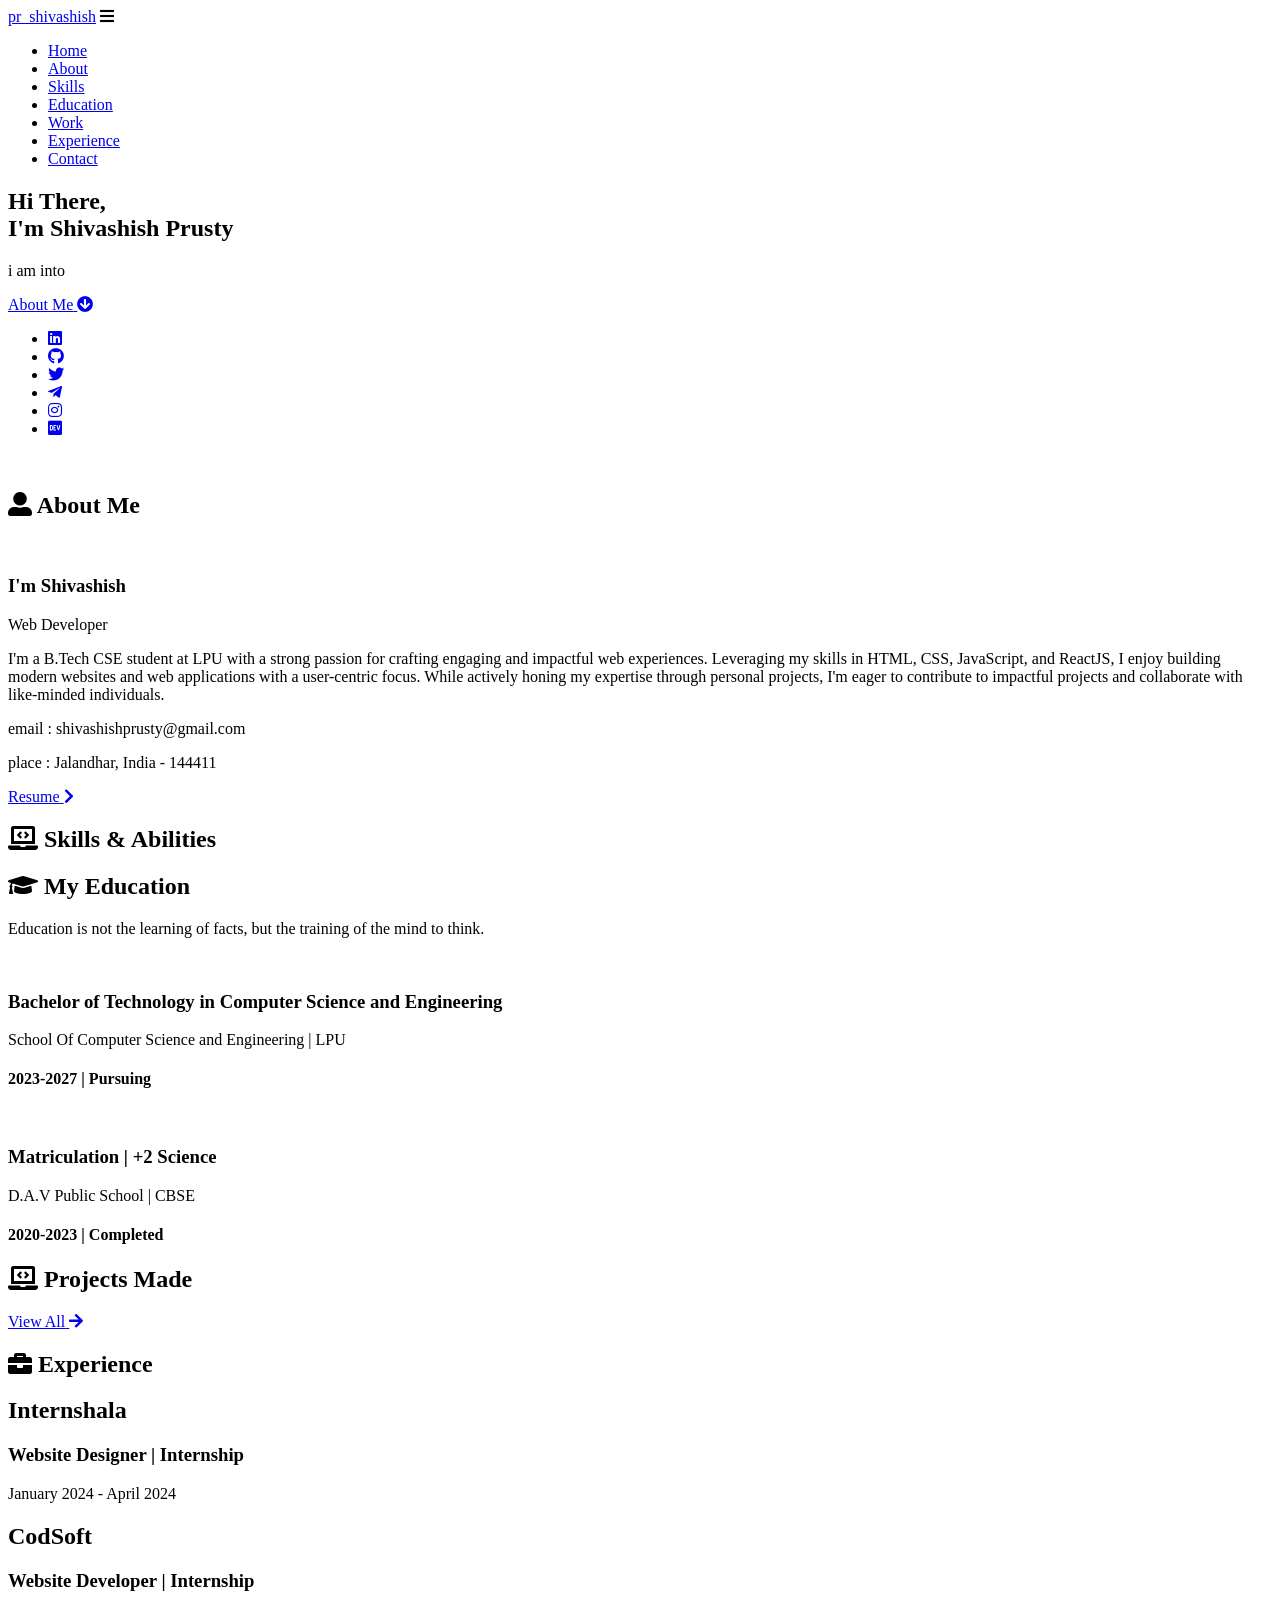
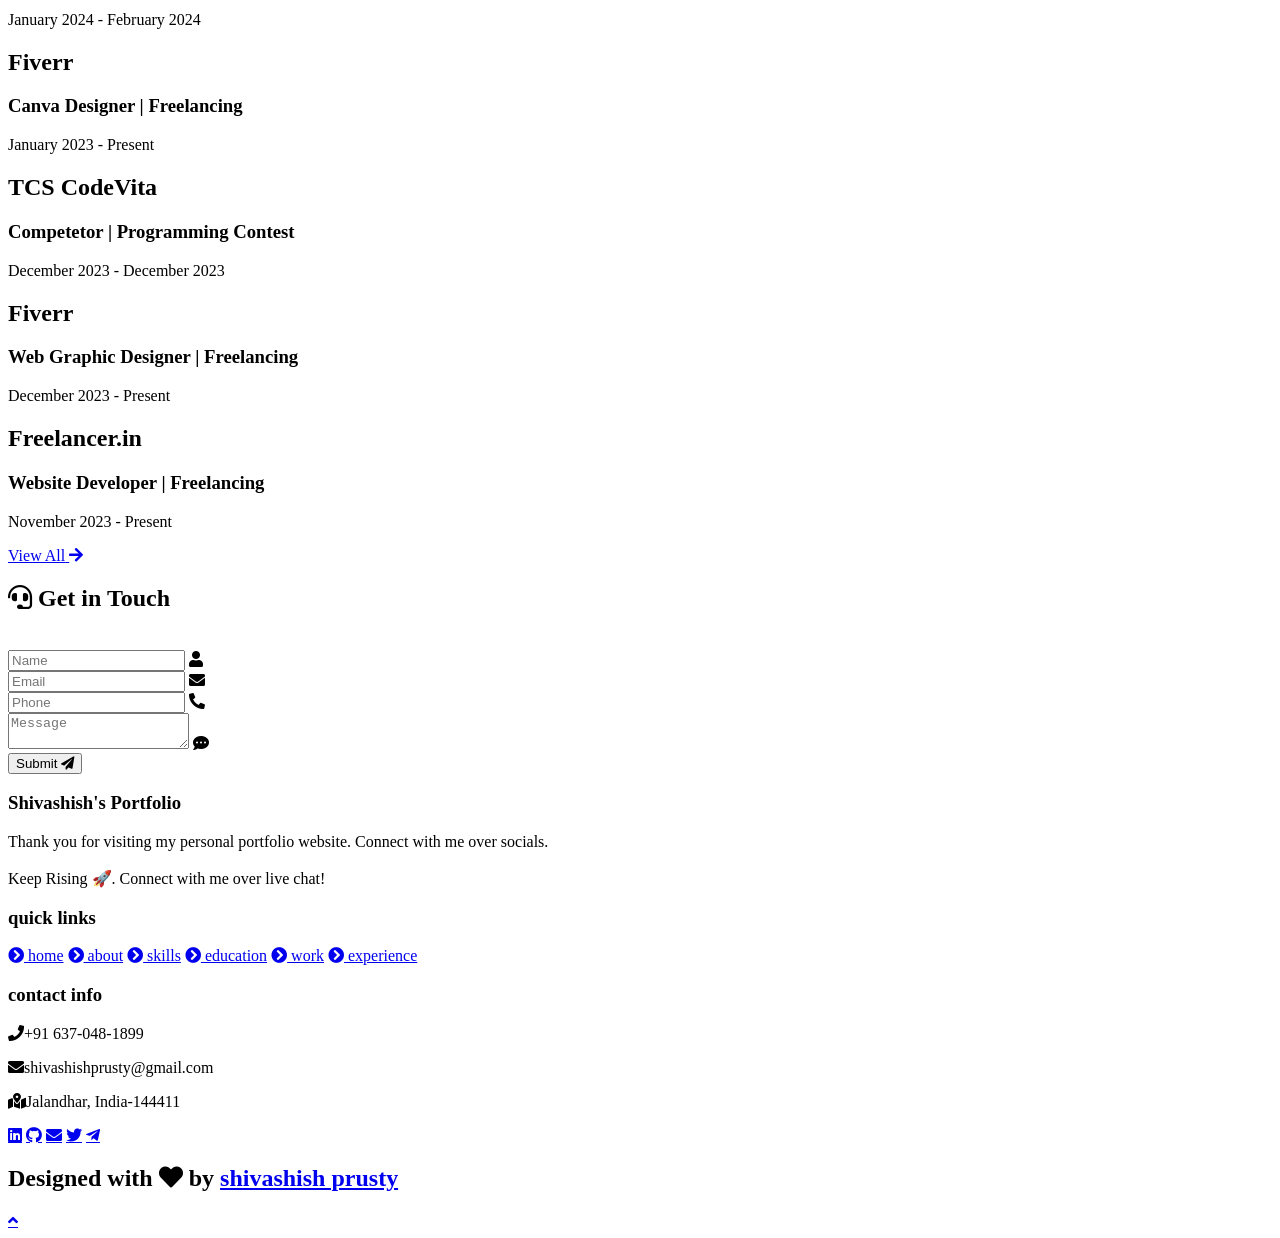
==== index.html @ 494efb55 "feat: update HTML and JSON with new AI projects" ====
<!DOCTYPE html>
<html lang="en">
<head>
    <meta charset="UTF-8">
    <meta http-equiv="X-UA-Compatible" content="IE=edge">
    <meta name="viewport" content="width=device-width, initial-scale=1.0">
    <meta name="keywords" content="shivashish prusty, portfolio, shivashish, full stack dev, personal portfolio lifecodes, portfolio design, portfolio website, personal portfolio" />
    <meta name="description" content="Welcome to shivashish's Portfolio. Full-Stack Web Developer and Android App Developer" />
    <!-- Custom CSS -->
    <link rel="stylesheet" href="./assets/css/style.css">
    <!-- Font Awesome -->
    <link rel="stylesheet" href="https://cdnjs.cloudflare.com/ajax/libs/font-awesome/5.15.3/css/all.min.css" integrity="sha512-iBBXm8fW90+nuLcSKlbmrPcLa0OT92xO1BIsZ+ywDWZCvqsWgccV3gFoRBv0z+8dLJgyAHIhR35VZc2oM/gI1w==" crossorigin="anonymous" referrerpolicy="no-referrer" />
    <!-- Favicon -->
    <link id='favicon' rel="shortcut icon" href="./assets/images/favicon.png" type="image/x-png">
    <title>Portfolio |  Shivashish Prusty</title>
</head>
<body oncontextmenu="return false">

<!-- pre loader -->
<!-- <div class="loader-container">
  <img draggable="false" src="./assets/images/preloader.gif" alt="">
</div> -->

<!-- navbar starts -->
<header>
        <a href="/" class="logo"><i class=""></i>pr_shivashish</a>

        <div id="menu" class="fas fa-bars"></div>
        <nav class="navbar">
            <ul>
            <li><a class="active" href="#home">Home</a></li>
            <li><a href="#about">About</a></li>
            <li><a href="#skills">Skills</a></li>
            <li><a href="#education">Education</a></li>
            <li><a href="#work">Work</a></li>
            <li><a href="#experience">Experience</a></li>
            <li><a href="#contact">Contact</a></li>
            </ul>
        </nav>
</header>
<!-- navbar ends -->


<!-- hero section starts -->
<section class="home" id="home">
    <div id="particles-js"></div>

    <div class="content">
    <h2>Hi There,<br/> I'm Shivashish <span>Prusty</span></h2>
    <p>i am into <span class="typing-text"></span></p>
    <a href="#about" class="btn"><span>About Me</span>
      <i class="fas fa-arrow-circle-down"></i>
    </a>
    <div class="socials">
        <ul class="social-icons">
          <li><a class="linkedin" aria-label="LinkedIn" href="https://www.linkedin.com/in/shivashish-prusty-9a134429a/" target="_blank"><i class="fab fa-linkedin"></i></a></li> 
          <li><a class="github" aria-label="GitHub" href="https://github.com/PrShivashish" target="_blank"><i class="fab fa-github"></i></a></li>
          <li><a class="twitter" aria-label="Twitter" href="https://twitter.com/Shivash83784685" target="_blank"><i class="fab fa-twitter"></i></a></li>
          <li><a class="telegram" aria-label="Telegram" href="https://t.me/pr_shivashish" target="_blank"><i class="fab fa-telegram-plane"></i></a></li>
          <li><a class="instagram" aria-label="Instagram" href="https://www.instagram.com/pr_shivashish?igsh=dzk5cTVoMHN5bHEx"><i class="fab fa-instagram" target="_blank"></i></a></li>
          <li><a class="dev" aria-label="Dev" href="#" target="_blank"><i class="fab fa-dev"></i></a></li>
        </ul>
      </div>
    </div>
<div class="image">
    <img draggable="false" class="tilt" src="./assets/images/hero.png" alt="">
</div>
</section>
<!-- hero section ends -->


<!-- about section starts -->
<section class="about" id="about">
    <h2 class="heading"><i class="fas fa-user-alt"></i> About <span>Me</span></h2>
    
    <div class="row">

    <div class="image">
        <img draggable="false" class="tilt" src="./assets/images/profile2.jpg" alt="">
    </div>
    <div class="content">
        <h3>I'm Shivashish</h3>
        <span class="tag">Web Developer</span>
        
        <p> I'm a B.Tech CSE student at LPU with a strong passion for 
          crafting engaging and impactful web experiences. Leveraging 
          my skills in HTML, CSS, JavaScript, and ReactJS, I enjoy 
          building modern websites and web applications with a user-centric 
          focus. While actively honing my expertise through personal projects, 
          I'm eager to contribute to impactful projects and collaborate with 
          like-minded individuals. </p>
        
        <div class="box-container">
            <!-- <div class="box">
              <p><span> age: </span> 20</p>
              <p><span> phone : </span> +91 XXX-XXX-XXXX</p>
            </div> -->
            <div class="box">
              <p><span> email : </span> shivashishprusty@gmail.com</p>
              <p><span> place : </span> Jalandhar, India - 144411</p>
            </div>
        </div>
        
        <div class="resumebtn">
            <a href="https://drive.google.com/file/d/10FWNQg1chnI8r64zww_TVf_QE54YhibG/view" target="_blank" class="btn"><span>Resume</span>
                <i class="fas fa-chevron-right"></i>
            </a>
        </div>

    </div>
    </div>
</section>
<!-- about section ends -->

<!-- skills section starts -->
<section class="skills" id="skills">

    <h2 class="heading"><i class="fas fa-laptop-code"></i> Skills & <span>Abilities</span></h2>

    <div class="container">
          <div class="row" id="skillsContainer">

            <!-- <div class="bar">
              <div class="info">
                <img src="https://img.icons8.com/color/48/000000/adobe-xd.png"/>
                <span>AdobeXD</span>
              </div>
            </div> -->

      </div>
</div>
</section>
<!-- skills section ends -->


<!-- education section starts -->
<section class="education" id="education">

  <h1 class="heading"><i class="fas fa-graduation-cap"></i> My <span>Education</span></h1>

    <p class="qoute">Education is not the learning of facts, but the training of the mind to think.</p>

    <div class="box-container">

    <div class="box">
        <div class="image">
        <img draggable="false" src="./assets/images/educat/college.jpg" alt="">
        </div>
        <div class="content">
        <h3>Bachelor of Technology in Computer Science and Engineering</h3>
        <p>School Of Computer Science and Engineering | LPU</p>
        <h4>2023-2027 | Pursuing</h4>
        </div>
    </div>

    <div class="box">
      <div class="image">
      <img draggable="false" src="./assets/images/educat/school.jpg" alt="">
      </div>
      <div class="content">
      <h3>Matriculation | +2 Science</h3>
      <p>D.A.V Public School | CBSE</p>
      <h4>2020-2023 | Completed</h4>
      </div>
    </div>

</div>
</section>
<!-- education section ends -->


<!-- work project section starts -->
<section class="work" id="work">

  <h2 class="heading"><i class="fas fa-laptop-code"></i> Projects <span>Made</span></h2>

  <div class="box-container">

    <!-- <div class="box tilt">
      <img draggable="false" src="./assets/images/projects/portfolio1.PNG" alt="" />
      <div class="content">
        <div class="tag">
        <h3>Portfolio Website</h3>
        </div>
        <div class="desc">
          <p>Personal portfolio website. Don't need much info about it, just scroll down. You're here only!</p>
          <div class="btns">
            <a href="#" class="btn" target="_blank"><i class="fas fa-eye"></i> View</a>
            <a href="#" class="btn" target="_blank">Code <i class="fas fa-code"></i></a>
          </div>
        </div>
      </div>
    </div> -->

</div>

<div class="viewall">
  <a href="/projects" class="btn"><span>View All</span>
    <i class="fas fa-arrow-right"></i>
</a>
</div>

</section>
<!-- work project section ends -->

<!-- experience section starts -->
<section class="experience" id="experience">

  <h2 class="heading"><i class="fas fa-briefcase"></i> Experience </h2>

  <div class="timeline">

    <div class="container right">
      <div class="content">
        <div class="tag">
          <h2>Internshala</h2>
        </div>
        <div class="desc">
            <h3>Website Designer | Internship</h3>
            <p>January 2024 - April 2024</p>
        </div>
      </div>
    </div>

    <div class="container left">
      <div class="content">
        <div class="tag">
          <h2>CodSoft</h2>
        </div>
        <div class="desc">
            <h3>Website Developer | Internship</h3>
            <p>January 2024 - February 2024</p>
        </div>
      </div>
    </div>

    <div class="container right">
      <div class="content">
        <div class="tag">
          <h2>Fiverr</h2>
        </div>
        <div class="desc">
            <h3>Canva Designer | Freelancing</h3>
            <p>January 2023 - Present</p>
        </div>
      </div>
    </div>

    <div class="container left">
      <div class="content">
        <div class="tag">
          <h2>TCS CodeVita</h2>
        </div>
        <div class="desc">
            <h3>Competetor | Programming Contest</h3>
            <p>December 2023 - December 2023</p>
        </div>
      </div>
    </div>

    <div class="container right">
      <div class="content">
        <div class="tag">
          <h2>Fiverr</h2>
        </div>
        <div class="desc">
            <h3>Web Graphic Designer | Freelancing</h3>
            <p>December 2023 - Present</p>
        </div>
      </div>
    </div>

    <div class="container left">
      <div class="content">
        <div class="tag">
          <h2>Freelancer.in</h2>
        </div>
        <div class="desc">
            <h3>Website Developer | Freelancing</h3>
            <p>November 2023 - Present</p>
        </div>
      </div>
    </div>
  </div>

  <div class="morebtn">
    <a href="/experience" class="btn"><span>View All</span>
      <i class="fas fa-arrow-right"></i>
  </a>
  </div>

</div>

</section>
<!-- experience section ends -->

<!-- contact section starts -->
<section class="contact" id="contact">
  
  <h2 class="heading"><i class="fas fa-headset"></i> Get in <span>Touch</span></h2>

  <div class="container">
    <div class="content">
      <div class="image-box">
        <img draggable="false" src="./assets/images/contact1.png" alt="">
      </div>
    <form id="contact-form">
      
      <div class="form-group">
        <div class="field">
          <input type="text" name="name" placeholder="Name" required>
          <i class='fas fa-user'></i>
        </div>
        <div class="field">
          <input type="text" name="email" placeholder="Email" required>
          <i class='fas fa-envelope'></i>
        </div>
        <div class="field">
          <input type="text" name="phone" placeholder="Phone">
          <i class='fas fa-phone-alt'></i>
        </div>
        <div class="message">
        <textarea placeholder="Message" name="message" required></textarea>
        <i class="fas fa-comment-dots"></i>
        </div>
        </div>
      <div class="button-area">
        <button type="submit">
          Submit <i class="fa fa-paper-plane"></i></button>
      </div>
    </form>
  </div>
  </div>
</section>
<!-- contact section ends -->


<!-- footer section starts -->
<section class="footer">

  <div class="box-container">

      <div class="box">
          <h3>Shivashish's Portfolio</h3>
          <p>Thank you for visiting my personal portfolio website. Connect with me over socials. <br/> <br/> Keep Rising 🚀. Connect with me over live chat!</p>
      </div>

      <div class="box">
          <h3>quick links</h3>
          <a href="#home"><i class="fas fa-chevron-circle-right"></i> home</a>
          <a href="#about"><i class="fas fa-chevron-circle-right"></i> about</a>
          <a href="#skills"><i class="fas fa-chevron-circle-right"></i> skills</a>
          <a href="#education"><i class="fas fa-chevron-circle-right"></i> education</a>
          <a href="#work"><i class="fas fa-chevron-circle-right"></i> work</a>
          <a href="#experience"><i class="fas fa-chevron-circle-right"></i> experience</a>
      </div>

      <div class="box">
          <h3>contact info</h3>
          <p> <i class="fas fa-phone"></i>+91 637-048-1899</p>
          <p> <i class="fas fa-envelope"></i>shivashishprusty@gmail.com</p>
          <p> <i class="fas fa-map-marked-alt"></i>Jalandhar, India-144411</p>
          <div class="share">

              <a href="https://www.linkedin.com/in/shivashish-prusty-9a134429a/" class="fab fa-linkedin" aria-label="LinkedIn" target="_blank"></a>
              <a href="https://github.com/PrShivashish" class="fab fa-github" aria-label="GitHub" target="_blank"></a>
              <a href="mailto:shivashishprusty@gmail.com" class="fas fa-envelope" aria-label="Mail" target="_blank"></a>
              <a href="https://twitter.com/Shivash83784685" class="fab fa-twitter" aria-label="Twitter" target="_blank"></a>
              <a href="https://t.me/pr_shivashish" class="fab fa-telegram-plane" aria-label="Telegram" target="_blank"></a>
          </div>
      </div>
  </div>

  <h1 class="credit">Designed with <i class="fa fa-heart pulse"></i> by <a href="https://www.linkedin.com/in/shivashish-prusty-9a134429a/"> shivashish prusty</a></h1>

</section>
<!-- footer section ends -->


<!-- scroll top btn -->
<a href="#home" aria-label="ScrollTop" class="fas fa-angle-up" id="scroll-top"></a>
<!-- scroll back to top -->


<!-- ==== ALL MAJOR JAVASCRIPT CDNS STARTS ==== -->
<!-- jquery cdn -->
<script src="https://cdnjs.cloudflare.com/ajax/libs/jquery/3.6.0/jquery.min.js" integrity="sha512-894YE6QWD5I59HgZOGReFYm4dnWc1Qt5NtvYSaNcOP+u1T9qYdvdihz0PPSiiqn/+/3e7Jo4EaG7TubfWGUrMQ==" crossorigin="anonymous" referrerpolicy="no-referrer"></script>

<!-- typed.js cdn -->
<script src="https://cdnjs.cloudflare.com/ajax/libs/typed.js/2.0.5/typed.min.js" integrity="sha512-1KbKusm/hAtkX5FScVR5G36wodIMnVd/aP04af06iyQTkD17szAMGNmxfNH+tEuFp3Og/P5G32L1qEC47CZbUQ==" crossorigin="anonymous" referrerpolicy="no-referrer"></script>

<!-- particle.js links -->
<script src="./assets/js/particles.min.js"></script>
<script src="./assets/js/app.js"></script>

<!-- vanilla tilt.js links -->
<script src="https://cdnjs.cloudflare.com/ajax/libs/vanilla-tilt/1.7.0/vanilla-tilt.min.js" integrity="sha512-SttpKhJqONuBVxbRcuH0wezjuX+BoFoli0yPsnrAADcHsQMW8rkR84ItFHGIkPvhnlRnE2FaifDOUw+EltbuHg==" crossorigin="anonymous" referrerpolicy="no-referrer"></script>

<!-- scroll reveal anim -->
<script src="https://unpkg.com/scrollreveal"></script>

<script
      type="text/javascript"
      src="https://cdn.jsdelivr.net/npm/emailjs-com@3/dist/email.min.js"
    ></script>

<!-- ==== ALL MAJOR JAVASCRIPT CDNS ENDS ==== -->

<script src="./assets/js/script.js"></script>

</body>
</html>
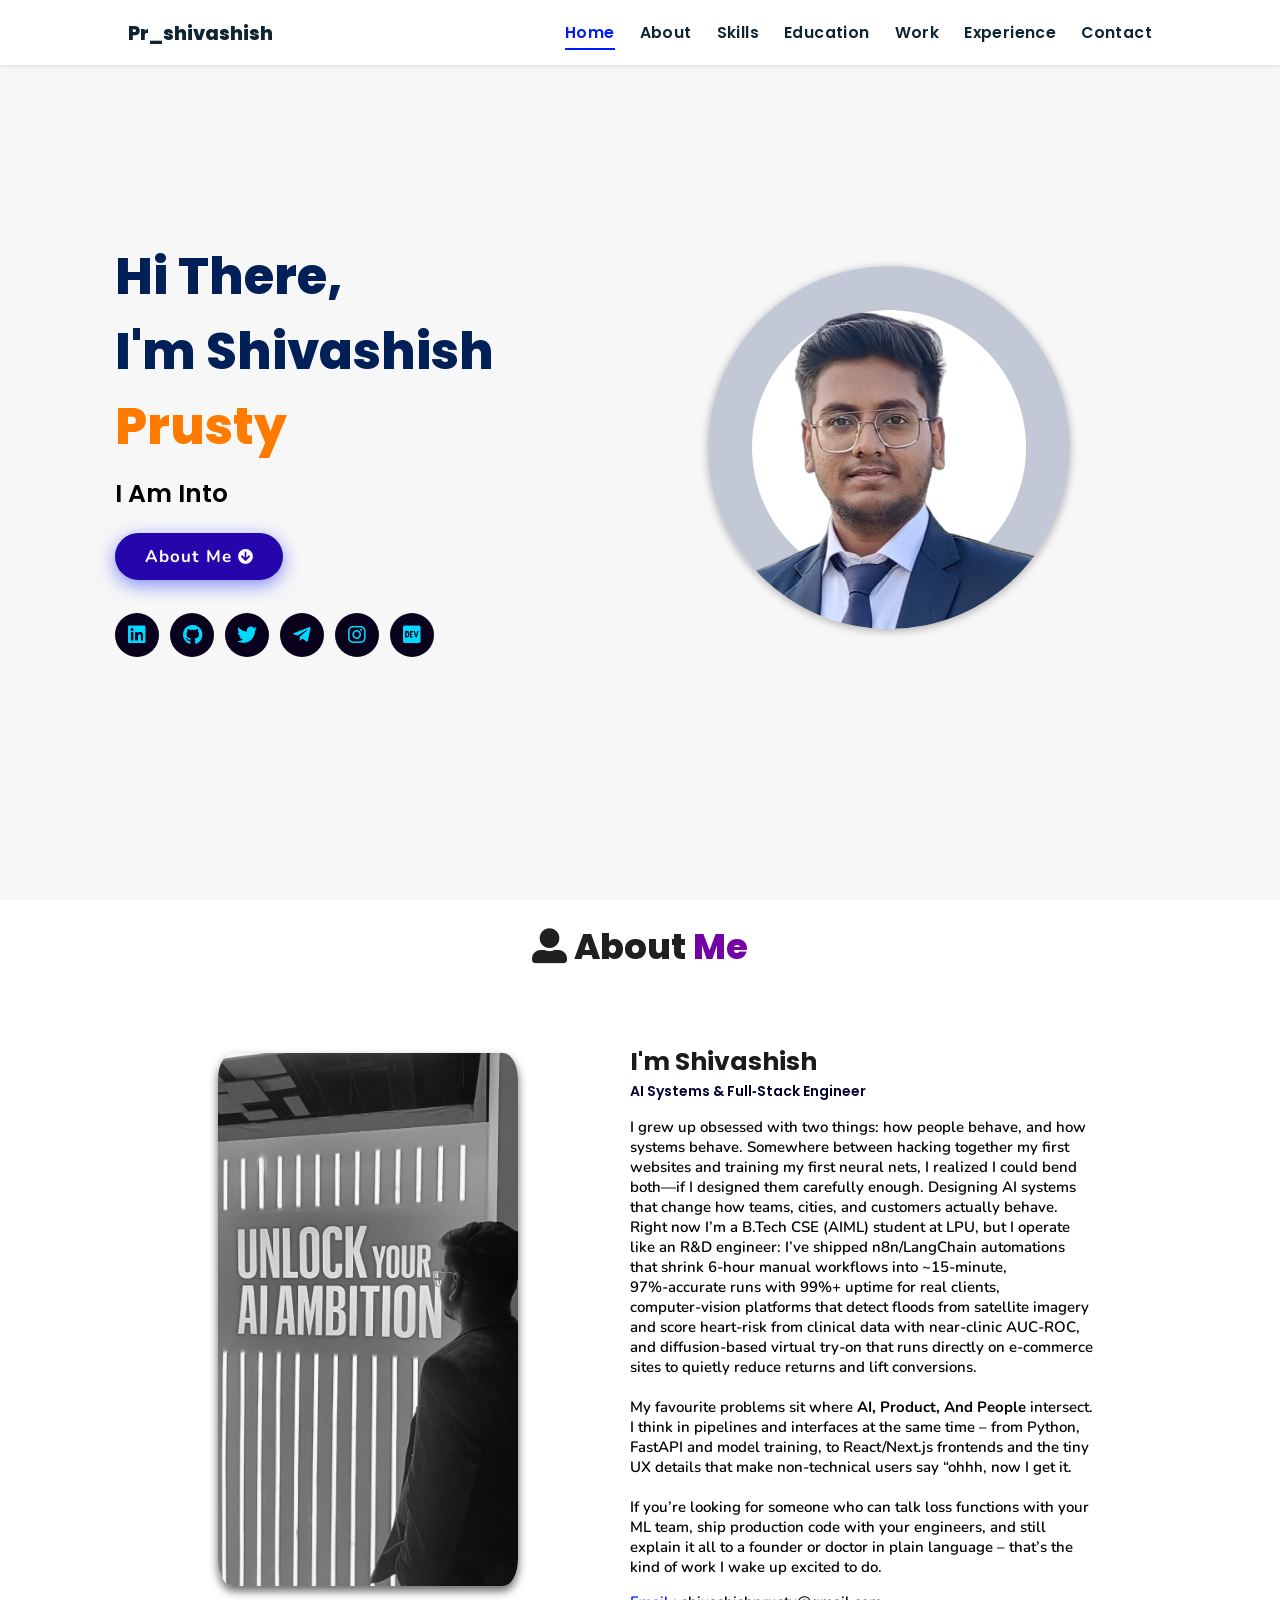
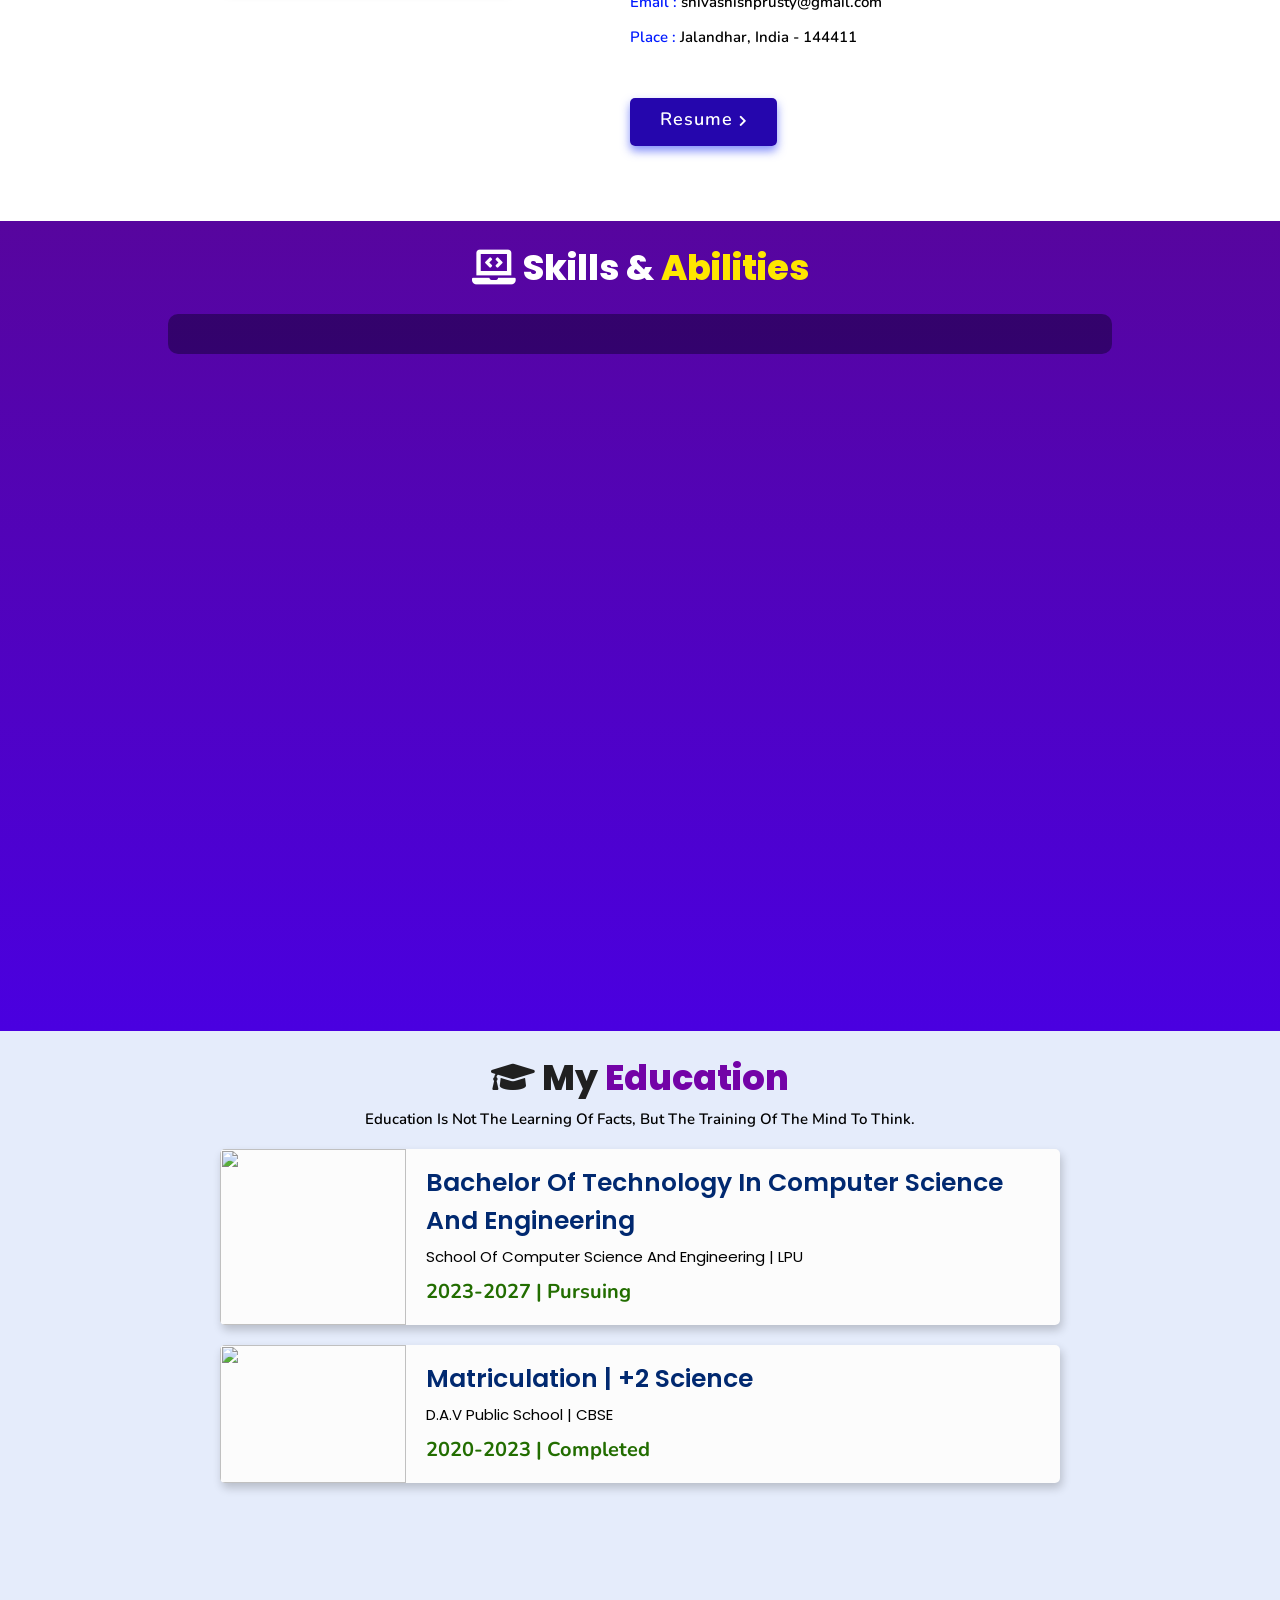
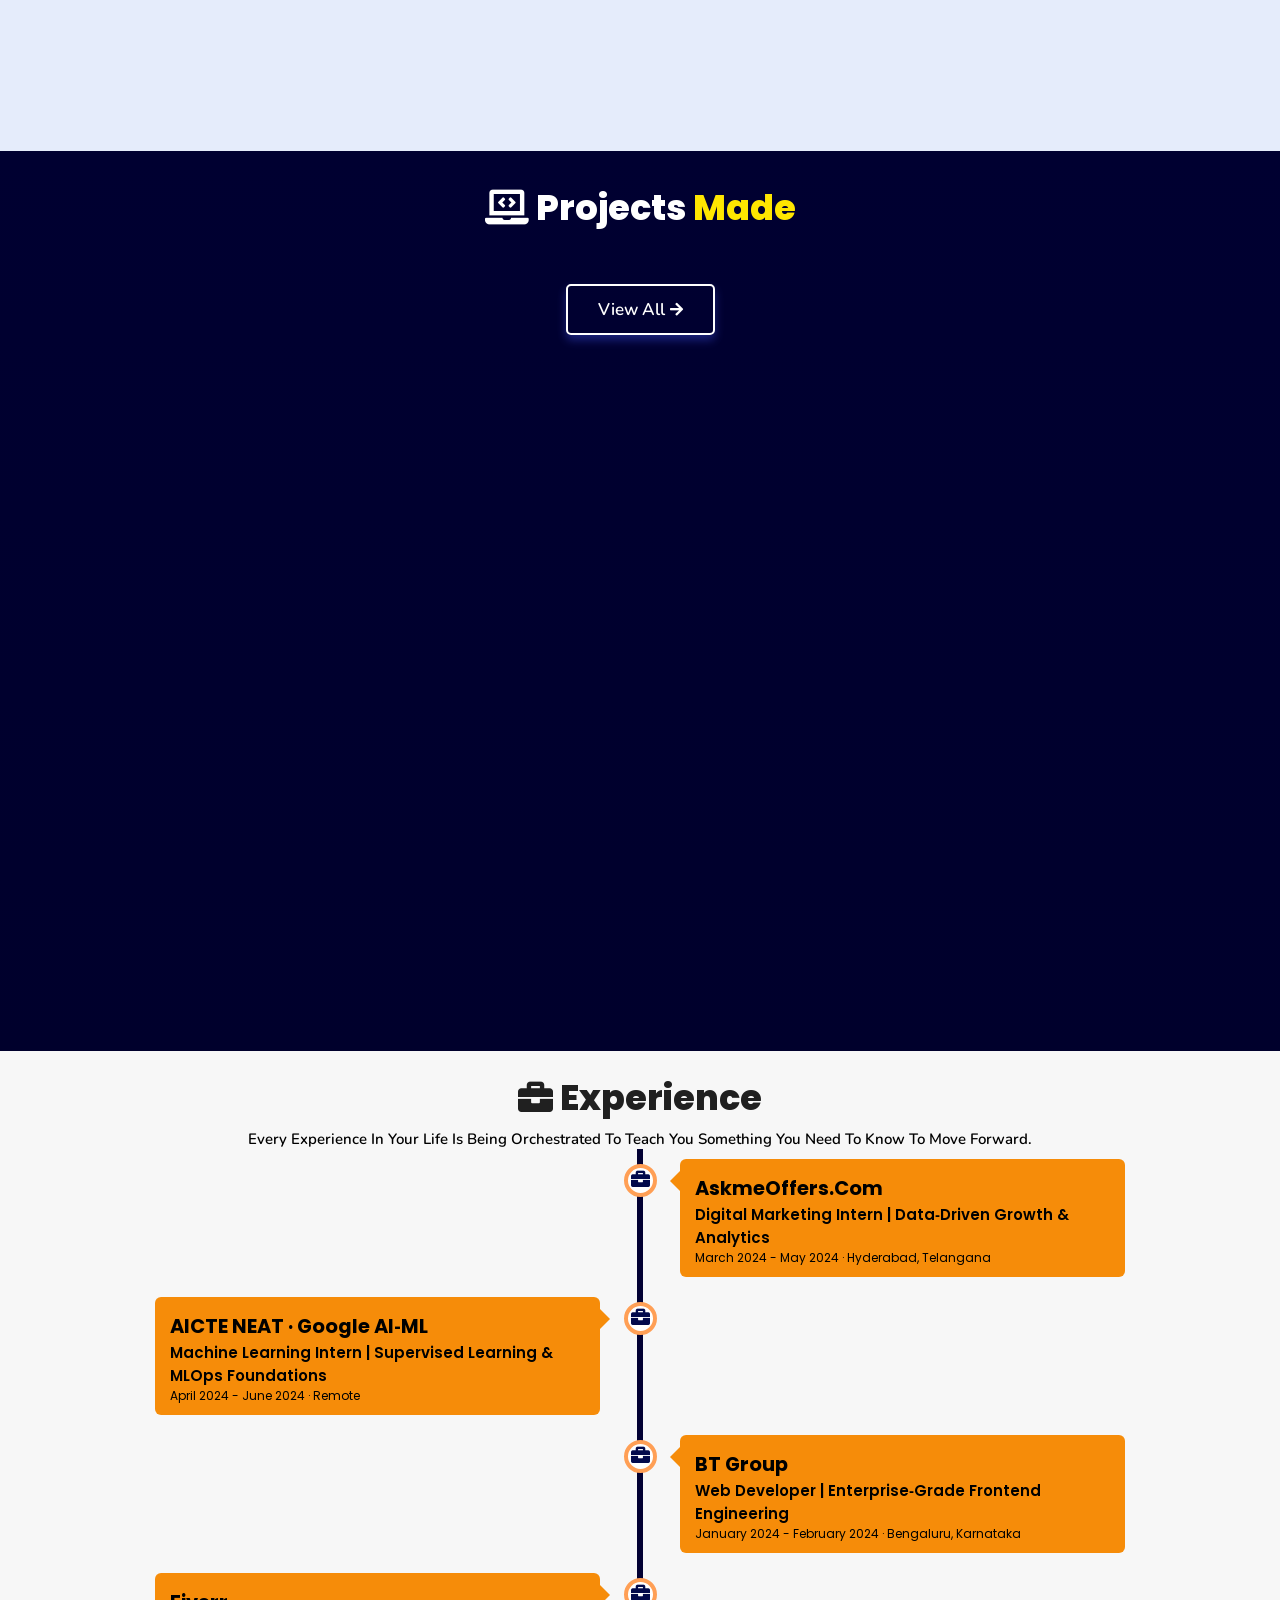
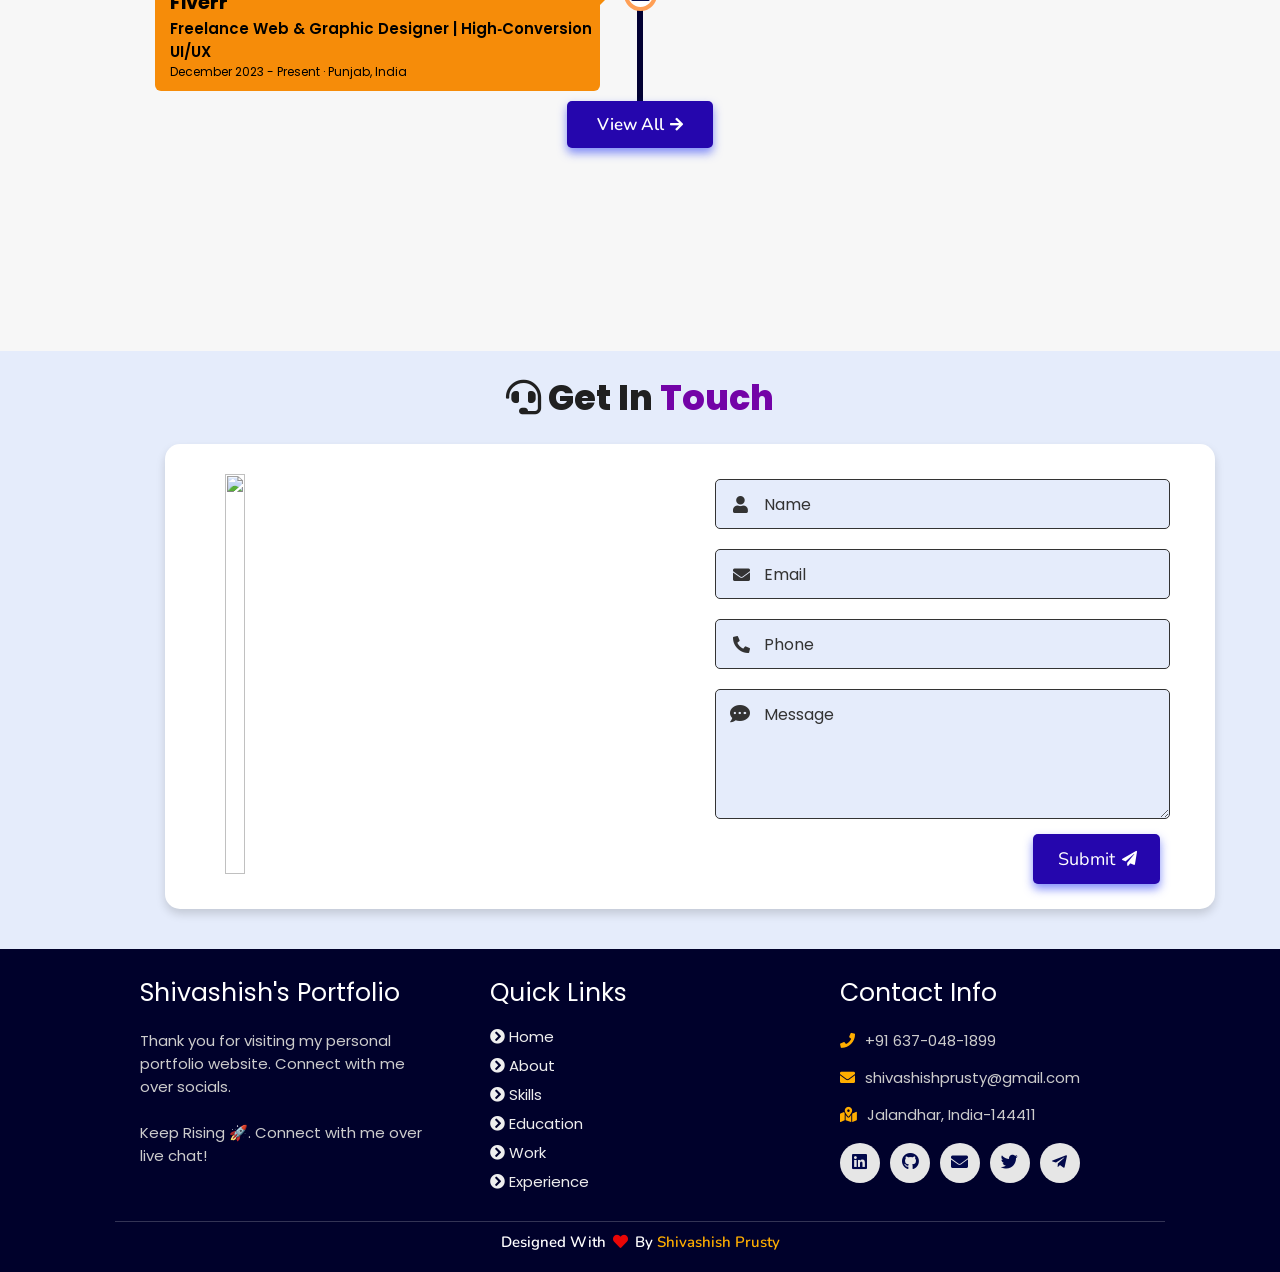
==== commit e3ed4c6b: "chore: resolve merge conflicts and finalize AI architect persona overhaul" ====
--- a/index.html
+++ b/index.html
@@ -1,126 +1,150 @@
 <!DOCTYPE html>
 <html lang="en">
+
 <head>
-    <meta charset="UTF-8">
-    <meta http-equiv="X-UA-Compatible" content="IE=edge">
-    <meta name="viewport" content="width=device-width, initial-scale=1.0">
-    <meta name="keywords" content="shivashish prusty, portfolio, shivashish, full stack dev, personal portfolio lifecodes, portfolio design, portfolio website, personal portfolio" />
-    <meta name="description" content="Welcome to shivashish's Portfolio. Full-Stack Web Developer and Android App Developer" />
-    <!-- Custom CSS -->
-    <link rel="stylesheet" href="./assets/css/style.css">
-    <!-- Font Awesome -->
-    <link rel="stylesheet" href="https://cdnjs.cloudflare.com/ajax/libs/font-awesome/5.15.3/css/all.min.css" integrity="sha512-iBBXm8fW90+nuLcSKlbmrPcLa0OT92xO1BIsZ+ywDWZCvqsWgccV3gFoRBv0z+8dLJgyAHIhR35VZc2oM/gI1w==" crossorigin="anonymous" referrerpolicy="no-referrer" />
-    <!-- Favicon -->
-    <link id='favicon' rel="shortcut icon" href="./assets/images/favicon.png" type="image/x-png">
-    <title>Portfolio |  Shivashish Prusty</title>
+  <meta charset="UTF-8">
+  <meta http-equiv="X-UA-Compatible" content="IE=edge">
+  <meta name="viewport" content="width=device-width, initial-scale=1.0">
+  <meta name="keywords"
+    content="shivashish prusty, portfolio, shivashish, full stack dev, personal portfolio lifecodes, portfolio design, portfolio website, personal portfolio" />
+  <meta name="description"
+    content="Welcome to shivashish's Portfolio. Full-Stack Web Developer and Android App Developer" />
+  <!-- Custom CSS -->
+  <link rel="stylesheet" href="./assets/css/style.css">
+  <!-- Font Awesome -->
+  <link rel="stylesheet" href="https://cdnjs.cloudflare.com/ajax/libs/font-awesome/5.15.3/css/all.min.css"
+    integrity="sha512-iBBXm8fW90+nuLcSKlbmrPcLa0OT92xO1BIsZ+ywDWZCvqsWgccV3gFoRBv0z+8dLJgyAHIhR35VZc2oM/gI1w=="
+    crossorigin="anonymous" referrerpolicy="no-referrer" />
+  <!-- Favicon -->
+  <link id='favicon' rel="shortcut icon" href="./assets/images/favicon.png" type="image/x-png">
+  <title>Portfolio | Shivashish Prusty</title>
 </head>
+
 <body oncontextmenu="return false">
 
-<!-- pre loader -->
-<!-- <div class="loader-container">
+  <!-- pre loader -->
+  <!-- <div class="loader-container">
   <img draggable="false" src="./assets/images/preloader.gif" alt="">
 </div> -->
 
-<!-- navbar starts -->
-<header>
-        <a href="/" class="logo"><i class=""></i>pr_shivashish</a>
-
-        <div id="menu" class="fas fa-bars"></div>
-        <nav class="navbar">
-            <ul>
-            <li><a class="active" href="#home">Home</a></li>
-            <li><a href="#about">About</a></li>
-            <li><a href="#skills">Skills</a></li>
-            <li><a href="#education">Education</a></li>
-            <li><a href="#work">Work</a></li>
-            <li><a href="#experience">Experience</a></li>
-            <li><a href="#contact">Contact</a></li>
-            </ul>
-        </nav>
-</header>
-<!-- navbar ends -->
-
-
-<!-- hero section starts -->
-<section class="home" id="home">
+  <!-- navbar starts -->
+  <header>
+    <a href="/" class="logo"><i class=""></i>pr_shivashish</a>
+
+    <div id="menu" class="fas fa-bars"></div>
+    <nav class="navbar">
+      <ul>
+        <li><a class="active" href="#home">Home</a></li>
+        <li><a href="#about">About</a></li>
+        <li><a href="#skills">Skills</a></li>
+        <li><a href="#education">Education</a></li>
+        <li><a href="#work">Work</a></li>
+        <li><a href="#experience">Experience</a></li>
+        <li><a href="#contact">Contact</a></li>
+      </ul>
+    </nav>
+  </header>
+  <!-- navbar ends -->
+
+
+  <!-- hero section starts -->
+  <section class="home" id="home">
     <div id="particles-js"></div>
 
     <div class="content">
-    <h2>Hi There,<br/> I'm Shivashish <span>Prusty</span></h2>
-    <p>i am into <span class="typing-text"></span></p>
-    <a href="#about" class="btn"><span>About Me</span>
-      <i class="fas fa-arrow-circle-down"></i>
-    </a>
-    <div class="socials">
+      <h2>Hi There,<br /> I'm Shivashish <span>Prusty</span></h2>
+      <p>i am into <span class="typing-text"></span></p>
+      <a href="#about" class="btn"><span>About Me</span>
+        <i class="fas fa-arrow-circle-down"></i>
+      </a>
+      <div class="socials">
         <ul class="social-icons">
-          <li><a class="linkedin" aria-label="LinkedIn" href="https://www.linkedin.com/in/shivashish-prusty-9a134429a/" target="_blank"><i class="fab fa-linkedin"></i></a></li> 
-          <li><a class="github" aria-label="GitHub" href="https://github.com/PrShivashish" target="_blank"><i class="fab fa-github"></i></a></li>
-          <li><a class="twitter" aria-label="Twitter" href="https://twitter.com/Shivash83784685" target="_blank"><i class="fab fa-twitter"></i></a></li>
-          <li><a class="telegram" aria-label="Telegram" href="https://t.me/pr_shivashish" target="_blank"><i class="fab fa-telegram-plane"></i></a></li>
-          <li><a class="instagram" aria-label="Instagram" href="https://www.instagram.com/pr_shivashish?igsh=dzk5cTVoMHN5bHEx"><i class="fab fa-instagram" target="_blank"></i></a></li>
+          <li><a class="linkedin" aria-label="LinkedIn" href="https://www.linkedin.com/in/shivashish-prusty-9a134429a/"
+              target="_blank"><i class="fab fa-linkedin"></i></a></li>
+          <li><a class="github" aria-label="GitHub" href="https://github.com/PrShivashish" target="_blank"><i
+                class="fab fa-github"></i></a></li>
+          <li><a class="twitter" aria-label="Twitter" href="https://twitter.com/Shivash83784685" target="_blank"><i
+                class="fab fa-twitter"></i></a></li>
+          <li><a class="telegram" aria-label="Telegram" href="https://t.me/pr_shivashish" target="_blank"><i
+                class="fab fa-telegram-plane"></i></a></li>
+          <li><a class="instagram" aria-label="Instagram"
+              href="https://www.instagram.com/pr_shivashish?igsh=dzk5cTVoMHN5bHEx"><i class="fab fa-instagram"
+                target="_blank"></i></a></li>
           <li><a class="dev" aria-label="Dev" href="#" target="_blank"><i class="fab fa-dev"></i></a></li>
         </ul>
       </div>
     </div>
-<div class="image">
-    <img draggable="false" class="tilt" src="./assets/images/hero.png" alt="">
-</div>
-</section>
-<!-- hero section ends -->
-
-
-<!-- about section starts -->
-<section class="about" id="about">
+    <div class="image">
+      <img draggable="false" class="tilt" src="./assets/images/hero.jpg" alt="">
+    </div>
+  </section>
+  <!-- hero section ends -->
+
+
+  <!-- about section starts -->
+  <section class="about" id="about">
     <h2 class="heading"><i class="fas fa-user-alt"></i> About <span>Me</span></h2>
-    
+
     <div class="row">
 
-    <div class="image">
-        <img draggable="false" class="tilt" src="./assets/images/profile2.jpg" alt="">
-    </div>
-    <div class="content">
+      <div class="image">
+        <img draggable="false" class="tilt" src="./assets/images/profile2.jpeg" alt="">
+      </div>
+      <div class="content">
         <h3>I'm Shivashish</h3>
-        <span class="tag">Web Developer</span>
-        
-        <p> I'm a B.Tech CSE student at LPU with a strong passion for 
-          crafting engaging and impactful web experiences. Leveraging 
-          my skills in HTML, CSS, JavaScript, and ReactJS, I enjoy 
-          building modern websites and web applications with a user-centric 
-          focus. While actively honing my expertise through personal projects, 
-          I'm eager to contribute to impactful projects and collaborate with 
-          like-minded individuals. </p>
-        
+        <span class="tag">AI Systems & Full‑Stack Engineer</span>
+
+        <p> I grew up obsessed with two things: how people behave, and how systems behave.
+          Somewhere between hacking together my first websites and training my first neural nets,
+          I realized I could bend both—if I designed them carefully enough.
+          Designing AI systems that change how teams,
+          cities, and customers actually behave. Right now I’m a B.Tech CSE (AIML) student
+          at LPU, but I operate like an R&D engineer: I’ve shipped n8n/LangChain automations
+          that shrink 6‑hour manual workflows into ~15‑minute, 97%‑accurate runs with 99%+
+          uptime for real clients, computer‑vision platforms that detect floods from satellite
+          imagery and score heart‑risk from clinical data with near‑clinic AUC‑ROC, and
+          diffusion‑based virtual try‑on that runs directly on e‑commerce sites to quietly reduce
+          returns and lift conversions.<br><br>
+          My favourite problems sit where <strong>AI, product, and people</strong> intersect. I think
+          in pipelines and interfaces at the same time – from Python, FastAPI and model training,
+          to React/Next.js frontends and the tiny UX details that make non‑technical users say “ohhh,
+          now I get it.<br><br>
+          If you’re looking for someone who can talk loss functions with your ML team, ship production code
+          with your engineers, and still explain it all to a founder or doctor in plain language – that’s
+          the kind of work I wake up excited to do.</p>
+
         <div class="box-container">
-            <!-- <div class="box">
+          <!-- <div class="box">
               <p><span> age: </span> 20</p>
               <p><span> phone : </span> +91 XXX-XXX-XXXX</p>
             </div> -->
-            <div class="box">
-              <p><span> email : </span> shivashishprusty@gmail.com</p>
-              <p><span> place : </span> Jalandhar, India - 144411</p>
-            </div>
-        </div>
-        
+          <div class="box">
+            <p><span> email : </span> shivashishprusty@gmail.com</p>
+            <p><span> place : </span> Jalandhar, India - 144411</p>
+          </div>
+        </div>
+
         <div class="resumebtn">
-            <a href="https://drive.google.com/file/d/10FWNQg1chnI8r64zww_TVf_QE54YhibG/view" target="_blank" class="btn"><span>Resume</span>
-                <i class="fas fa-chevron-right"></i>
-            </a>
-        </div>
-
-    </div>
-    </div>
-</section>
-<!-- about section ends -->
-
-<!-- skills section starts -->
-<section class="skills" id="skills">
+          <a href="https://drive.google.com/file/d/10FWNQg1chnI8r64zww_TVf_QE54YhibG/view" target="_blank"
+            class="btn"><span>Resume</span>
+            <i class="fas fa-chevron-right"></i>
+          </a>
+        </div>
+
+      </div>
+    </div>
+  </section>
+  <!-- about section ends -->
+
+  <!-- skills section starts -->
+  <section class="skills" id="skills">
 
     <h2 class="heading"><i class="fas fa-laptop-code"></i> Skills & <span>Abilities</span></h2>
 
     <div class="container">
-          <div class="row" id="skillsContainer">
-
-            <!-- <div class="bar">
+      <div class="row" id="skillsContainer">
+
+        <!-- <div class="bar">
               <div class="info">
                 <img src="https://img.icons8.com/color/48/000000/adobe-xd.png"/>
                 <span>AdobeXD</span>
@@ -128,55 +152,55 @@
             </div> -->
 
       </div>
-</div>
-</section>
-<!-- skills section ends -->
-
-
-<!-- education section starts -->
-<section class="education" id="education">
-
-  <h1 class="heading"><i class="fas fa-graduation-cap"></i> My <span>Education</span></h1>
+    </div>
+  </section>
+  <!-- skills section ends -->
+
+
+  <!-- education section starts -->
+  <section class="education" id="education">
+
+    <h1 class="heading"><i class="fas fa-graduation-cap"></i> My <span>Education</span></h1>
 
     <p class="qoute">Education is not the learning of facts, but the training of the mind to think.</p>
 
     <div class="box-container">
 
-    <div class="box">
+      <div class="box">
         <div class="image">
-        <img draggable="false" src="./assets/images/educat/college.jpg" alt="">
-        </div>
-        <div class="content">
-        <h3>Bachelor of Technology in Computer Science and Engineering</h3>
-        <p>School Of Computer Science and Engineering | LPU</p>
-        <h4>2023-2027 | Pursuing</h4>
-        </div>
-    </div>
-
-    <div class="box">
-      <div class="image">
-      <img draggable="false" src="./assets/images/educat/school.jpg" alt="">
-      </div>
-      <div class="content">
-      <h3>Matriculation | +2 Science</h3>
-      <p>D.A.V Public School | CBSE</p>
-      <h4>2020-2023 | Completed</h4>
-      </div>
-    </div>
-
-</div>
-</section>
-<!-- education section ends -->
-
-
-<!-- work project section starts -->
-<section class="work" id="work">
-
-  <h2 class="heading"><i class="fas fa-laptop-code"></i> Projects <span>Made</span></h2>
-
-  <div class="box-container">
-
-    <!-- <div class="box tilt">
+          <img draggable="false" src="./assets/images/educat/college.jpg" alt="">
+        </div>
+        <div class="content">
+          <h3>Bachelor of Technology in Computer Science and Engineering</h3>
+          <p>School Of Computer Science and Engineering | LPU</p>
+          <h4>2023-2027 | Pursuing</h4>
+        </div>
+      </div>
+
+      <div class="box">
+        <div class="image">
+          <img draggable="false" src="./assets/images/educat/school.jpg" alt="">
+        </div>
+        <div class="content">
+          <h3>Matriculation | +2 Science</h3>
+          <p>D.A.V Public School | CBSE</p>
+          <h4>2020-2023 | Completed</h4>
+        </div>
+      </div>
+
+    </div>
+  </section>
+  <!-- education section ends -->
+
+
+  <!-- work project section starts -->
+  <section class="work" id="work">
+
+    <h2 class="heading"><i class="fas fa-laptop-code"></i> Projects <span>Made</span></h2>
+
+    <div class="box-container">
+
+      <!-- <div class="box tilt">
       <img draggable="false" src="./assets/images/projects/portfolio1.PNG" alt="" />
       <div class="content">
         <div class="tag">
@@ -192,221 +216,214 @@
       </div>
     </div> -->
 
-</div>
-
-<div class="viewall">
-  <a href="/projects" class="btn"><span>View All</span>
-    <i class="fas fa-arrow-right"></i>
-</a>
-</div>
-
-</section>
-<!-- work project section ends -->
-
-<!-- experience section starts -->
-<section class="experience" id="experience">
-
-  <h2 class="heading"><i class="fas fa-briefcase"></i> Experience </h2>
-
-  <div class="timeline">
-
-    <div class="container right">
+    </div>
+
+    <div class="viewall">
+      <a href="/projects" class="btn"><span>View All</span>
+        <i class="fas fa-arrow-right"></i>
+      </a>
+    </div>
+
+  </section>
+  <!-- work project section ends -->
+
+  <!-- experience section starts -->
+  <section class="experience" id="experience">
+
+    <h2 class="heading"><i class="fas fa-briefcase"></i> Experience</h2>
+    <div class="quote">
+      <span>every experience in your life is being orchestrated to teach you something you need to know to move
+        forward.</span>
+    </div>
+
+    <div class="timeline">
+
+      <!-- AskmeOffers.com -->
+      <div class="container right">
+        <div class="content">
+          <div class="tag">
+            <h2>AskmeOffers.com</h2>
+          </div>
+          <div class="desc">
+            <h3>Digital Marketing Intern | Data‑Driven Growth & Analytics</h3>
+            <p>March 2024 - May 2024 · Hyderabad, Telangana</p>
+          </div>
+        </div>
+      </div>
+
+      <!-- AICTE NEAT – Google AI-ML Virtual Internship -->
+      <div class="container left">
+        <div class="content">
+          <div class="tag">
+            <h2>AICTE NEAT · Google AI‑ML</h2>
+          </div>
+          <div class="desc">
+            <h3>Machine Learning Intern | Supervised Learning & MLOps Foundations</h3>
+            <p>April 2024 - June 2024 · Remote</p>
+          </div>
+        </div>
+      </div>
+
+      <!-- BT Group -->
+      <div class="container right">
+        <div class="content">
+          <div class="tag">
+            <h2>BT Group</h2>
+          </div>
+          <div class="desc">
+            <h3>Web Developer | Enterprise‑Grade Frontend Engineering</h3>
+            <p>January 2024 - February 2024 · Bengaluru, Karnataka</p>
+          </div>
+        </div>
+      </div>
+
+      <!-- Fiverr - Web & Graphic Design -->
+      <div class="container left">
+        <div class="content">
+          <div class="tag">
+            <h2>Fiverr</h2>
+          </div>
+          <div class="desc">
+            <h3>Freelance Web & Graphic Designer | High‑Conversion UI/UX</h3>
+            <p>December 2023 - Present · Punjab, India</p>
+          </div>
+        </div>
+      </div>
+
+    </div>
+
+    <div class="morebtn">
+      <a href="/experience" class="btn">
+        <span>View All</span>
+        <i class="fas fa-arrow-right"></i>
+      </a>
+    </div>
+
+    </div>
+  </section>
+  <!-- experience section ends -->
+
+
+  <!-- contact section starts -->
+  <section class="contact" id="contact">
+
+    <h2 class="heading"><i class="fas fa-headset"></i> Get in <span>Touch</span></h2>
+
+    <div class="container">
       <div class="content">
-        <div class="tag">
-          <h2>Internshala</h2>
-        </div>
-        <div class="desc">
-            <h3>Website Designer | Internship</h3>
-            <p>January 2024 - April 2024</p>
-        </div>
-      </div>
-    </div>
-
-    <div class="container left">
-      <div class="content">
-        <div class="tag">
-          <h2>CodSoft</h2>
-        </div>
-        <div class="desc">
-            <h3>Website Developer | Internship</h3>
-            <p>January 2024 - February 2024</p>
-        </div>
-      </div>
-    </div>
-
-    <div class="container right">
-      <div class="content">
-        <div class="tag">
-          <h2>Fiverr</h2>
-        </div>
-        <div class="desc">
-            <h3>Canva Designer | Freelancing</h3>
-            <p>January 2023 - Present</p>
-        </div>
-      </div>
-    </div>
-
-    <div class="container left">
-      <div class="content">
-        <div class="tag">
-          <h2>TCS CodeVita</h2>
-        </div>
-        <div class="desc">
-            <h3>Competetor | Programming Contest</h3>
-            <p>December 2023 - December 2023</p>
-        </div>
-      </div>
-    </div>
-
-    <div class="container right">
-      <div class="content">
-        <div class="tag">
-          <h2>Fiverr</h2>
-        </div>
-        <div class="desc">
-            <h3>Web Graphic Designer | Freelancing</h3>
-            <p>December 2023 - Present</p>
-        </div>
-      </div>
-    </div>
-
-    <div class="container left">
-      <div class="content">
-        <div class="tag">
-          <h2>Freelancer.in</h2>
-        </div>
-        <div class="desc">
-            <h3>Website Developer | Freelancing</h3>
-            <p>November 2023 - Present</p>
-        </div>
-      </div>
-    </div>
-  </div>
-
-  <div class="morebtn">
-    <a href="/experience" class="btn"><span>View All</span>
-      <i class="fas fa-arrow-right"></i>
-  </a>
-  </div>
-
-</div>
-
-</section>
-<!-- experience section ends -->
-
-<!-- contact section starts -->
-<section class="contact" id="contact">
-  
-  <h2 class="heading"><i class="fas fa-headset"></i> Get in <span>Touch</span></h2>
-
-  <div class="container">
-    <div class="content">
-      <div class="image-box">
-        <img draggable="false" src="./assets/images/contact1.png" alt="">
-      </div>
-    <form id="contact-form">
-      
-      <div class="form-group">
-        <div class="field">
-          <input type="text" name="name" placeholder="Name" required>
-          <i class='fas fa-user'></i>
-        </div>
-        <div class="field">
-          <input type="text" name="email" placeholder="Email" required>
-          <i class='fas fa-envelope'></i>
-        </div>
-        <div class="field">
-          <input type="text" name="phone" placeholder="Phone">
-          <i class='fas fa-phone-alt'></i>
-        </div>
-        <div class="message">
-        <textarea placeholder="Message" name="message" required></textarea>
-        <i class="fas fa-comment-dots"></i>
-        </div>
-        </div>
-      <div class="button-area">
-        <button type="submit">
-          Submit <i class="fa fa-paper-plane"></i></button>
-      </div>
-    </form>
-  </div>
-  </div>
-</section>
-<!-- contact section ends -->
-
-
-<!-- footer section starts -->
-<section class="footer">
-
-  <div class="box-container">
+        <div class="image-box">
+          <img draggable="false" src="./assets/images/contact1.png" alt="">
+        </div>
+        <form id="contact-form">
+
+          <div class="form-group">
+            <div class="field">
+              <input type="text" name="name" placeholder="Name" required>
+              <i class='fas fa-user'></i>
+            </div>
+            <div class="field">
+              <input type="text" name="email" placeholder="Email" required>
+              <i class='fas fa-envelope'></i>
+            </div>
+            <div class="field">
+              <input type="text" name="phone" placeholder="Phone">
+              <i class='fas fa-phone-alt'></i>
+            </div>
+            <div class="message">
+              <textarea placeholder="Message" name="message" required></textarea>
+              <i class="fas fa-comment-dots"></i>
+            </div>
+          </div>
+          <div class="button-area">
+            <button type="submit">
+              Submit <i class="fa fa-paper-plane"></i></button>
+          </div>
+        </form>
+      </div>
+    </div>
+  </section>
+  <!-- contact section ends -->
+
+
+  <!-- footer section starts -->
+  <section class="footer">
+
+    <div class="box-container">
 
       <div class="box">
-          <h3>Shivashish's Portfolio</h3>
-          <p>Thank you for visiting my personal portfolio website. Connect with me over socials. <br/> <br/> Keep Rising 🚀. Connect with me over live chat!</p>
+        <h3>Shivashish's Portfolio</h3>
+        <p>Thank you for visiting my personal portfolio website. Connect with me over socials. <br /> <br /> Keep Rising
+          🚀. Connect with me over live chat!</p>
       </div>
 
       <div class="box">
-          <h3>quick links</h3>
-          <a href="#home"><i class="fas fa-chevron-circle-right"></i> home</a>
-          <a href="#about"><i class="fas fa-chevron-circle-right"></i> about</a>
-          <a href="#skills"><i class="fas fa-chevron-circle-right"></i> skills</a>
-          <a href="#education"><i class="fas fa-chevron-circle-right"></i> education</a>
-          <a href="#work"><i class="fas fa-chevron-circle-right"></i> work</a>
-          <a href="#experience"><i class="fas fa-chevron-circle-right"></i> experience</a>
+        <h3>quick links</h3>
+        <a href="#home"><i class="fas fa-chevron-circle-right"></i> home</a>
+        <a href="#about"><i class="fas fa-chevron-circle-right"></i> about</a>
+        <a href="#skills"><i class="fas fa-chevron-circle-right"></i> skills</a>
+        <a href="#education"><i class="fas fa-chevron-circle-right"></i> education</a>
+        <a href="#work"><i class="fas fa-chevron-circle-right"></i> work</a>
+        <a href="#experience"><i class="fas fa-chevron-circle-right"></i> experience</a>
       </div>
 
       <div class="box">
-          <h3>contact info</h3>
-          <p> <i class="fas fa-phone"></i>+91 637-048-1899</p>
-          <p> <i class="fas fa-envelope"></i>shivashishprusty@gmail.com</p>
-          <p> <i class="fas fa-map-marked-alt"></i>Jalandhar, India-144411</p>
-          <div class="share">
-
-              <a href="https://www.linkedin.com/in/shivashish-prusty-9a134429a/" class="fab fa-linkedin" aria-label="LinkedIn" target="_blank"></a>
-              <a href="https://github.com/PrShivashish" class="fab fa-github" aria-label="GitHub" target="_blank"></a>
-              <a href="mailto:shivashishprusty@gmail.com" class="fas fa-envelope" aria-label="Mail" target="_blank"></a>
-              <a href="https://twitter.com/Shivash83784685" class="fab fa-twitter" aria-label="Twitter" target="_blank"></a>
-              <a href="https://t.me/pr_shivashish" class="fab fa-telegram-plane" aria-label="Telegram" target="_blank"></a>
-          </div>
-      </div>
-  </div>
-
-  <h1 class="credit">Designed with <i class="fa fa-heart pulse"></i> by <a href="https://www.linkedin.com/in/shivashish-prusty-9a134429a/"> shivashish prusty</a></h1>
-
-</section>
-<!-- footer section ends -->
-
-
-<!-- scroll top btn -->
-<a href="#home" aria-label="ScrollTop" class="fas fa-angle-up" id="scroll-top"></a>
-<!-- scroll back to top -->
-
-
-<!-- ==== ALL MAJOR JAVASCRIPT CDNS STARTS ==== -->
-<!-- jquery cdn -->
-<script src="https://cdnjs.cloudflare.com/ajax/libs/jquery/3.6.0/jquery.min.js" integrity="sha512-894YE6QWD5I59HgZOGReFYm4dnWc1Qt5NtvYSaNcOP+u1T9qYdvdihz0PPSiiqn/+/3e7Jo4EaG7TubfWGUrMQ==" crossorigin="anonymous" referrerpolicy="no-referrer"></script>
-
-<!-- typed.js cdn -->
-<script src="https://cdnjs.cloudflare.com/ajax/libs/typed.js/2.0.5/typed.min.js" integrity="sha512-1KbKusm/hAtkX5FScVR5G36wodIMnVd/aP04af06iyQTkD17szAMGNmxfNH+tEuFp3Og/P5G32L1qEC47CZbUQ==" crossorigin="anonymous" referrerpolicy="no-referrer"></script>
-
-<!-- particle.js links -->
-<script src="./assets/js/particles.min.js"></script>
-<script src="./assets/js/app.js"></script>
-
-<!-- vanilla tilt.js links -->
-<script src="https://cdnjs.cloudflare.com/ajax/libs/vanilla-tilt/1.7.0/vanilla-tilt.min.js" integrity="sha512-SttpKhJqONuBVxbRcuH0wezjuX+BoFoli0yPsnrAADcHsQMW8rkR84ItFHGIkPvhnlRnE2FaifDOUw+EltbuHg==" crossorigin="anonymous" referrerpolicy="no-referrer"></script>
-
-<!-- scroll reveal anim -->
-<script src="https://unpkg.com/scrollreveal"></script>
-
-<script
-      type="text/javascript"
-      src="https://cdn.jsdelivr.net/npm/emailjs-com@3/dist/email.min.js"
-    ></script>
-
-<!-- ==== ALL MAJOR JAVASCRIPT CDNS ENDS ==== -->
-
-<script src="./assets/js/script.js"></script>
+        <h3>contact info</h3>
+        <p> <i class="fas fa-phone"></i>+91 637-048-1899</p>
+        <p> <i class="fas fa-envelope"></i>shivashishprusty@gmail.com</p>
+        <p> <i class="fas fa-map-marked-alt"></i>Jalandhar, India-144411</p>
+        <div class="share">
+
+          <a href="https://www.linkedin.com/in/shivashish-prusty-9a134429a/" class="fab fa-linkedin"
+            aria-label="LinkedIn" target="_blank"></a>
+          <a href="https://github.com/PrShivashish" class="fab fa-github" aria-label="GitHub" target="_blank"></a>
+          <a href="mailto:shivashishprusty@gmail.com" class="fas fa-envelope" aria-label="Mail" target="_blank"></a>
+          <a href="https://twitter.com/Shivash83784685" class="fab fa-twitter" aria-label="Twitter" target="_blank"></a>
+          <a href="https://t.me/pr_shivashish" class="fab fa-telegram-plane" aria-label="Telegram" target="_blank"></a>
+        </div>
+      </div>
+    </div>
+
+    <h1 class="credit">Designed with <i class="fa fa-heart pulse"></i> by <a
+        href="https://www.linkedin.com/in/shivashish-prusty-9a134429a/"> shivashish prusty</a></h1>
+
+  </section>
+  <!-- footer section ends -->
+
+
+  <!-- scroll top btn -->
+  <a href="#home" aria-label="ScrollTop" class="fas fa-angle-up" id="scroll-top"></a>
+  <!-- scroll back to top -->
+
+
+  <!-- ==== ALL MAJOR JAVASCRIPT CDNS STARTS ==== -->
+  <!-- jquery cdn -->
+  <script src="https://cdnjs.cloudflare.com/ajax/libs/jquery/3.6.0/jquery.min.js"
+    integrity="sha512-894YE6QWD5I59HgZOGReFYm4dnWc1Qt5NtvYSaNcOP+u1T9qYdvdihz0PPSiiqn/+/3e7Jo4EaG7TubfWGUrMQ=="
+    crossorigin="anonymous" referrerpolicy="no-referrer"></script>
+
+  <!-- typed.js cdn -->
+  <script src="https://cdnjs.cloudflare.com/ajax/libs/typed.js/2.0.5/typed.min.js"
+    integrity="sha512-1KbKusm/hAtkX5FScVR5G36wodIMnVd/aP04af06iyQTkD17szAMGNmxfNH+tEuFp3Og/P5G32L1qEC47CZbUQ=="
+    crossorigin="anonymous" referrerpolicy="no-referrer"></script>
+
+  <!-- particle.js links -->
+  <script src="./assets/js/particles.min.js"></script>
+  <script src="./assets/js/app.js"></script>
+
+  <!-- vanilla tilt.js links -->
+  <script src="https://cdnjs.cloudflare.com/ajax/libs/vanilla-tilt/1.7.0/vanilla-tilt.min.js"
+    integrity="sha512-SttpKhJqONuBVxbRcuH0wezjuX+BoFoli0yPsnrAADcHsQMW8rkR84ItFHGIkPvhnlRnE2FaifDOUw+EltbuHg=="
+    crossorigin="anonymous" referrerpolicy="no-referrer"></script>
+
+  <!-- scroll reveal anim -->
+  <script src="https://unpkg.com/scrollreveal"></script>
+
+  <script type="text/javascript" src="https://cdn.jsdelivr.net/npm/emailjs-com@3/dist/email.min.js"></script>
+
+  <!-- ==== ALL MAJOR JAVASCRIPT CDNS ENDS ==== -->
+
+  <script src="./assets/js/script.js"></script>
 
 </body>
-</html>
+
+</html>
--- a/assets/css/style.css
+++ b/assets/css/style.css
@@ -0,0 +1,1232 @@
+@import url("https://fonts.googleapis.com/css2?family=Poppins:wght@400;600;700&display=swap");
+@import url("https://fonts.googleapis.com/css2?family=Nunito:ital,wght@0,300;0,400;0,600;0,700;1,300;1,400&display=swap");
+
+* {
+  margin: 0;
+  padding: 0;
+  box-sizing: border-box;
+  text-decoration: none;
+  outline: none;
+  border: none;
+  text-transform: capitalize;
+  transition: all 0.2s linear;
+}
+html {
+  font-size: 62.5%;
+  overflow-x: hidden;
+  scroll-behavior: smooth;
+}
+body {
+  background: #f7f7f7;
+  font-family: "Poppins", sans-serif;
+}
+
+*::selection {
+  background: #2b3dda;
+  color: #fff;
+}
+
+html {
+  font-size: 62.5%;
+  overflow-x: hidden;
+}
+html::-webkit-scrollbar {
+  width: 0.8rem;
+}
+html::-webkit-scrollbar-track {
+  background: rgb(235, 202, 245);
+}
+html::-webkit-scrollbar-thumb {
+  background: #420177;
+}
+
+/* pre loader start */
+.loader-container {
+  position: fixed;
+  top: 0;
+  left: 0;
+  z-index: 10000;
+  background: #e6eff1;
+  display: flex;
+  align-items: center;
+  justify-content: center;
+  height: 100%;
+  width: 100%;
+}
+.loader-container.fade-out {
+  top: -120%;
+}
+/* pre loader end */
+
+/* navbar starts */
+header {
+  position: fixed;
+  top: 0;
+  left: 0;
+  right: 0;
+  z-index: 1000;
+  display: flex;
+  align-items: center;
+  justify-content: space-between;
+  padding: 1.7rem 10%;
+  height: 6.5rem;
+  background-color: #fff;
+  box-shadow: 0 1px 4px rgba(146, 161, 176, 0.3);
+}
+section {
+  min-height: 100vh;
+  padding: 2rem 9%;
+}
+.heading {
+  font-size: 3.5rem;
+  color: rgb(32, 32, 32);
+  font-weight: 800;
+  text-align: center;
+}
+.heading span {
+  color: rgb(115, 3, 167);
+}
+header .logo {
+  font-size: 1.9rem;
+  font-weight: 800;
+  text-decoration: none;
+  color: #0e2431;
+}
+header .logo i {
+  font-size: 2.2rem;
+}
+header .logo:hover {
+  color: #fc8c05;
+}
+header .navbar ul {
+  list-style: none;
+  display: flex;
+  justify-content: center;
+  align-items: center;
+}
+header .navbar li {
+  margin-left: 2.5rem;
+}
+header .navbar ul li a {
+  font-size: 1.57rem;
+  color: #0e2431;
+  font-weight: 600;
+  text-decoration: none;
+  letter-spacing: 0.04rem;
+  transition: 0.2s;
+}
+header .navbar ul li a.active,
+header .navbar ul li a:hover {
+  color: #011aff;
+  border-bottom: 0.2rem solid #011aff;
+  padding: 0.5rem 0;
+}
+/* navbar ends */
+
+/* hamburger icon starts*/
+#menu {
+  font-size: 3rem;
+  cursor: pointer;
+  color: rgb(24, 2, 63);
+  display: none;
+}
+@media (max-width: 768px) {
+  #menu {
+    display: block;
+  }
+  header .navbar {
+    position: fixed;
+    top: 6.5rem;
+    right: -120%;
+    width: 75%;
+    height: 100%;
+    text-align: left;
+    align-items: flex-start;
+    background-color: #0e0f31;
+  }
+  header .navbar ul {
+    flex-flow: column;
+    padding: 1rem;
+  }
+  header .navbar ul li {
+    text-align: center;
+    width: 100%;
+    margin: 1rem 0;
+    border-radius: 0.5rem;
+    width: 26rem;
+  }
+  header .navbar ul li a {
+    display: block;
+    padding: 1rem;
+    text-align: left;
+    color: #fff;
+    font-size: 2rem;
+  }
+  header .navbar ul li a.active,
+  header .navbar ul li a:hover {
+    padding: 1rem;
+    color: #fff;
+    border-radius: 0.5rem;
+    border-bottom: 0.5rem solid #011aff;
+  }
+  .fa-times {
+    transform: rotate(180deg);
+  }
+  header .navbar.nav-toggle {
+    right: 0;
+  }
+}
+/* hamburger icon ends */
+
+/* hero section starts*/
+.home {
+  position: relative;
+  display: flex;
+  flex-wrap: wrap;
+  gap: 1.5rem;
+  min-height: 100vh;
+  align-items: center;
+}
+.home #particles-js {
+  position: absolute;
+  top: 0;
+  left: 0;
+  height: 100%;
+  width: 100%;
+}
+.home::before {
+  content: "";
+  position: absolute;
+  top: 0;
+  left: 0;
+  height: 100%;
+  width: 100%;
+}
+.home .content {
+  flex: 1 1 40rem;
+  padding-top: 1rem;
+  z-index: 1;
+}
+.home .image {
+  flex: 1 1 40rem;
+  z-index: 1;
+}
+.home .image img {
+  width: 70%;
+  margin-left: 6rem;
+  border-radius: 50%;
+  box-shadow: 0 2px 8px rgba(0, 0, 0, 0.3);
+  cursor: pointer;
+}
+.home .image img:hover {
+  box-shadow: 0 5px 15px rgba(0, 0, 0, 0.5);
+}
+.home .content h2 {
+  font-size: 5rem;
+  font-weight: 800;
+  color: #002057;
+}
+.home .content h2 span {
+  font-size: 5rem;
+  font-weight: 800;
+  color: #ff7b00;
+}
+.home .content p {
+  font-size: 2.5rem;
+  color: #000;
+  font-weight: 600;
+  padding: 1rem 0;
+}
+.home .content p span {
+  font-size: 2.5rem;
+  color: rgb(148, 8, 8);
+  font-weight: 600;
+  padding: 1rem 0;
+}
+.home .btn {
+  margin-top: 1rem;
+  position: absolute;
+  line-height: 0;
+  padding: 1.6rem 3rem;
+  border-radius: 4em;
+  transition: 0.5s;
+  color: #fff;
+  background: #2506ad;
+  box-shadow: 0px 5px 18px rgba(48, 68, 247, 0.6);
+  font-family: "Nunito", sans-serif;
+}
+.home .btn span {
+  font-weight: 700;
+  font-size: 1.7rem;
+  letter-spacing: 0.1rem;
+}
+.home .btn i {
+  margin-left: 0.3rem;
+  font-size: 1.5rem;
+  transition: 0.3s;
+}
+.home .btn:hover {
+  background: #1a047e;
+}
+.home .btn:hover i {
+  transform: translateX(5px);
+}
+/* social icons start */
+.socials {
+  position: relative;
+  margin-top: 9rem;
+}
+.socials .social-icons {
+  padding-left: 0;
+  margin-bottom: 0;
+  list-style: none;
+}
+.socials .social-icons li {
+  display: inline-block;
+  margin-bottom: 14px;
+}
+.social-icons a {
+  font-size: 2rem;
+  display: inline-block;
+  line-height: 44px;
+  color: #00d9ff;
+  background-color: #09011b;
+  width: 44px;
+  height: 44px;
+  text-align: center;
+  margin-right: 8px;
+  border-radius: 100%;
+  -webkit-transition: all 0.2s linear;
+  -o-transition: all 0.2s linear;
+  transition: all 0.2s linear;
+}
+.social-icons a:active,
+.social-icons a:focus,
+.social-icons a:hover {
+  color: #fff;
+  background-color: #0685da;
+}
+.social-icons a.github:hover {
+  background-color: #0e0e0e;
+}
+.social-icons a.twitter:hover {
+  background-color: #00aced;
+}
+.social-icons a.linkedin:hover {
+  background-color: #007bb6;
+}
+.social-icons a.dev:hover {
+  background-color: #070707;
+}
+.social-icons a.instagram:hover {
+  background-color: #ee00da;
+}
+/* social icons end */
+
+/* hero media queries starts*/
+@media (max-width: 450px) {
+  .home .btn {
+    margin: 4rem 0;
+  }
+  .socials {
+    margin-top: 12rem;
+  }
+  .home .image img {
+    margin-top: -12rem;
+  }
+  .home .content p {
+    font-size: 2.2rem;
+  }
+  .home .content p span {
+    font-size: 2.2rem;
+  }
+}
+/* hero media queries ends*/
+/* hero section end */
+
+/* about section starts */
+.about {
+  background: rgb(255, 255, 255);
+}
+.about .row {
+  display: flex;
+  flex-direction: row;
+  gap: 2rem;
+  flex-wrap: wrap;
+  padding: 4rem;
+}
+.about .row .image {
+  text-align: center;
+  flex: 1 1 35rem;
+}
+.about .row .image img {
+  margin: 4rem;
+  width: 30rem;
+  height: auto;
+  border-radius: 5%;
+  box-shadow: 0 5px 10px rgba(0, 0, 0, 0.6);
+  mix-blend-mode: luminosity;
+  transition: 0.3s;
+  cursor: pointer;
+}
+.about .row .image img:hover {
+  mix-blend-mode: normal;
+}
+.about .row .content {
+  flex: 1 1 45rem;
+  padding: 3rem;
+}
+.about .row .content h3 {
+  color: rgb(27, 27, 27);
+  font-size: 2.5rem;
+}
+.about .row .content .tag {
+  font-size: 1.4rem;
+  color: #020133;
+  font-weight: 600;
+  margin-top: 1rem;
+}
+.about .row .content p {
+  font-size: 1.5rem;
+  margin-top: 1.5rem;
+  font-family: "Nunito";
+  font-weight: 600;
+  text-transform: none;
+}
+.about .row .content .box-container {
+  display: flex;
+  flex-wrap: wrap;
+  gap: 1.5rem;
+  font-family: "Nunito";
+  font-weight: 600;
+}
+.about .row .content .box-container .box p {
+  text-transform: none;
+}
+.about .row .content .box-container .box p span {
+  color: #011aff;
+}
+.resumebtn {
+  margin-top: 6rem;
+}
+.resumebtn .btn {
+  padding: 1.7rem 3rem;
+  border-radius: 0.5em;
+  transition: 0.3s;
+  color: #fff;
+  background: #2506ad;
+  box-shadow: 0px 5px 10px rgba(48, 68, 247, 0.6);
+  font-family: "Nunito", sans-serif;
+}
+.resumebtn .btn span {
+  font-weight: 600;
+  font-size: 1.8rem;
+  letter-spacing: 0.1rem;
+}
+.resumebtn .btn i {
+  margin-left: 0.3rem;
+  font-size: 1.2rem;
+  transition: 0.3s;
+}
+.resumebtn .btn:hover {
+  background: #1a047e;
+}
+.resumebtn .btn:hover i {
+  transform: translateX(5px);
+}
+/* about media queries starts*/
+@media screen and (max-width: 600px) {
+  .about .row .image {
+    margin-top: 2rem;
+  }
+  .about .row .image img {
+    margin: 0 auto;
+    width: 80%;
+    mix-blend-mode: normal;
+  }
+  .about .row {
+    padding: 0.5rem;
+    margin-bottom: 7rem;
+  }
+  .about .row .content {
+    padding: 1rem;
+  }
+  .about .row .content .box-container {
+    gap: 0;
+  }
+}
+/* about media queries ends*/
+/* about section ends */
+
+/* skills section starts */
+.skills {
+  min-height: 90vh;
+  background: linear-gradient(to bottom, #57059e, #4a00e0);
+}
+.skills h2 {
+  color: #fff;
+}
+.skills .heading span {
+  color: rgb(255, 230, 0);
+}
+.skills .container {
+  background: rgba(0, 0, 22, 0.4);
+  color: #fff;
+  border-radius: 1rem;
+  padding: 2rem;
+  width: 90%;
+  margin: auto;
+  margin-top: 2rem;
+}
+.skills .container .row {
+  display: grid;
+  grid-template-columns: repeat(6, 1fr);
+  flex-wrap: wrap;
+  gap: 1.8rem;
+}
+.skills .container .bar {
+  margin-bottom: 15px;
+  padding: 10px;
+  border-radius: 1rem;
+  box-shadow: 0 4px 10px rgba(0, 0, 0, 0.2);
+  background: rgba(0, 0, 22, 0.9);
+  transition: 0.2s;
+}
+.skills .container .bar:hover {
+  box-shadow: 0 8px 10px rgba(0, 2, 68, 0.8) !important;
+  background-color: rgba(0, 0, 0, 0.9) !important;
+}
+.skills .container .bar .info {
+  display: flex;
+  flex-direction: column;
+  align-items: center;
+  gap: 1rem;
+  margin-top: 1rem;
+}
+.skills .container .bar .info i {
+  font-size: 4rem;
+}
+.skills .container .bar .info span {
+  font-size: 2rem;
+  font-weight: 500;
+  font-family: "Poppins";
+  margin-left: 0.5rem;
+}
+/* skills media queries starts*/
+@media screen and (max-width: 600px) {
+  .skills .container {
+    padding: 0;
+    margin: 0;
+  }
+  .skills .container .row {
+    grid-template-columns: repeat(2, 1fr);
+    margin: 1rem;
+    padding: 2rem 0.2rem 2rem 0.2rem;
+    gap: 1rem;
+  }
+  .skills .container {
+    margin-top: 5px;
+    width: 100%;
+  }
+}
+/* skills media queries ends*/
+/* skills section ends */
+
+/* education section starts */
+.education {
+  background: #e5ecfb;
+  min-height: 80vh;
+}
+.education .qoute {
+  font-size: 1.5rem;
+  text-align: center;
+  font-family: "Nunito", sans-serif;
+  font-weight: 600;
+  margin-top: 0.5rem;
+}
+.education .box-container {
+  display: flex;
+  flex-wrap: wrap;
+  justify-content: center;
+  align-items: center;
+  flex-direction: column;
+}
+.education .box-container .box {
+  display: flex;
+  flex-direction: row;
+  width: 80%;
+  border-radius: 0.5rem;
+  box-shadow: 0.2rem 0.5rem 1rem rgba(0, 0, 0, 0.2);
+  text-align: center;
+  position: relative;
+  margin-top: 2rem;
+  overflow: hidden;
+  transition: 0.3s;
+  background: rgb(252, 252, 252);
+}
+.education .box-container .box:hover {
+  transform: scale(1.03);
+  box-shadow: 1rem 0.5rem 1.2rem rgba(0, 0, 0, 0.3);
+}
+.education .box-container .box .image {
+  flex: 1 1 20rem;
+  width: 100%;
+}
+.education .box-container .box img {
+  object-fit: cover;
+  position: relative;
+  width: 100%;
+  height: 100%;
+}
+.education .box-container .box .content {
+  position: relative;
+  display: flex;
+  flex-direction: column;
+  padding: 1rem;
+  flex-wrap: wrap;
+  flex: 1 1 70rem;
+}
+.education .box-container .box .content h3 {
+  font-size: 2.5rem;
+  color: #012970;
+  padding: 0.5rem 0;
+  font-weight: 600;
+  text-align: left;
+  margin-left: 1rem;
+}
+.education .box-container .box .content p {
+  font-size: 1.5rem;
+  margin-left: 1rem;
+  text-align: left;
+}
+.education h4 {
+  font-size: 2rem;
+  color: rgb(34, 109, 0);
+  text-align: left;
+  margin: 1rem;
+  font-family: "Nunito", sans-serif;
+  font-weight: 700;
+}
+
+/* education media queries starts*/
+@media screen and (max-width: 600px) {
+  .education .box-container .box {
+    flex-direction: column;
+    width: 100%;
+  }
+  .education .box-container .box .image {
+    width: 100%;
+    height: 25rem;
+  }
+  .education .box-container .box img {
+    width: 100%;
+  }
+  .education .box-container .box .content {
+    position: relative;
+    display: flex;
+    flex-direction: column;
+    padding: 1rem;
+    flex-wrap: wrap;
+    flex: 0;
+  }
+  .education .btns {
+    margin-top: 2rem;
+    margin-left: 1rem;
+    margin-right: 1rem;
+    flex-wrap: wrap;
+  }
+}
+/* education media queries ends*/
+/* education section ends */
+
+/* work section starts */
+.work {
+  /* background: #010124; */
+  background: linear-gradient(to bottom, #000031, #00002c);
+}
+.work h2 {
+  color: #fff;
+  padding: 1rem;
+}
+.work .heading span {
+  color: rgb(255, 230, 0);
+}
+.work .box-container {
+  display: flex;
+  flex-wrap: wrap;
+  gap: 1.5rem;
+  margin: 2rem;
+}
+.work .box-container .box {
+  flex: 1 1 30rem;
+  border-radius: 0.5rem;
+  box-shadow: 0 0.5rem 1rem rgba(0, 0, 0, 0.1);
+  position: relative;
+  overflow: hidden;
+  height: 30rem;
+}
+.work .box-container .box img {
+  height: 100%;
+  width: 100%;
+  object-fit: cover;
+}
+.work .box-container .box .content {
+  height: 100%;
+  width: 100%;
+  position: absolute;
+  top: 85%;
+  left: 0;
+  background: rgba(255, 255, 255, 0.9);
+  display: flex;
+  flex-direction: column;
+}
+.work .box-container .box .content .tag {
+  display: flex;
+  flex-direction: row;
+  justify-content: space-between;
+  align-items: center;
+  height: 4.5rem;
+  width: 100%;
+  padding-left: 1rem;
+  background: #ffd900;
+}
+.work .box-container .box .content .tag h3 {
+  font-size: 2rem;
+}
+.work .box-container .box:hover .content {
+  top: 25%;
+}
+.work .desc {
+  margin: 2rem;
+  display: flex;
+  flex-direction: column;
+  justify-content: center;
+}
+.work .desc p {
+  font-size: 1.5rem;
+}
+.work .desc .btns {
+  display: flex;
+  justify-content: space-between;
+  width: 100%;
+  margin-top: 2rem;
+}
+.work .desc .btns .btn {
+  line-height: 0;
+  display: inline;
+  padding: 1.5rem 2.5rem;
+  border-radius: 0.5rem;
+  font-size: 1.5rem;
+  color: #fff;
+  background: rgb(12, 12, 12);
+  margin-right: 2rem;
+}
+.work .desc .btns .btn:hover {
+  background: #310ae0f5;
+}
+.work .viewall {
+  display: flex;
+  justify-content: center;
+}
+.work .viewall .btn {
+  position: relative;
+  line-height: 0;
+  padding: 1.6rem 3rem;
+  border-radius: 0.5em;
+  transition: 0.5s;
+  color: rgb(255, 255, 255);
+  font-weight: 700;
+  border: 2px solid #fff;
+  box-shadow: 0px 5px 10px rgba(65, 84, 241, 0.4);
+  text-align: center;
+}
+.work .viewall .btn span {
+  font-weight: 600;
+  font-size: 1.7rem;
+  font-family: "Nunito", sans-serif;
+}
+.work .viewall .btn i {
+  margin-left: 0.3rem;
+  font-size: 1.5rem;
+  transition: 0.3s;
+}
+.work .viewall .btn:hover {
+  background: #fff;
+  color: #000;
+}
+.work .viewall .btn:hover i {
+  transform: translateX(5px);
+}
+/* work section ends */
+
+/* experience section starts */
+.experience .quote {
+  font-size: 1.5rem;
+  text-align: center;
+  font-family: "Nunito", sans-serif;
+  font-weight: 600;
+  margin-top: 0.5rem;
+}
+.experience .timeline {
+  position: relative;
+  max-width: 1200px;
+  margin: 0 auto;
+}
+.experience .timeline::after {
+  content: "";
+  position: absolute;
+  width: 6px;
+  background: #020133;
+  top: 0;
+  bottom: 0;
+  left: 50%;
+  margin-left: -3px;
+  z-index: -2;
+}
+.experience .container {
+  padding: 10px 40px;
+  position: relative;
+  background-color: inherit;
+  width: 50%;
+}
+/*circles on timeline*/
+.experience .container::after {
+  content: "\f0b1";
+  position: absolute;
+  width: 25px;
+  height: 25px;
+  right: -17px;
+  background-color: rgb(255, 255, 255);
+  border: 4px solid #ff9f55;
+  top: 15px;
+  border-radius: 50%;
+  z-index: 100;
+  font-size: 1.89rem;
+  text-align: center;
+  font-weight: 600;
+  color: #02094b;
+  font-family: "Font Awesome\ 5 Free";
+}
+.experience .left {
+  left: 0;
+}
+.experience .right {
+  left: 50%;
+}
+/* arrows pointing right */
+.experience .left::before {
+  content: " ";
+  height: 0;
+  position: absolute;
+  top: 22px;
+  width: 0;
+  z-index: 1;
+  right: 30px;
+  border: medium solid #f68c09;
+  border-width: 10px 0 10px 10px;
+  border-color: transparent transparent transparent #f68c09;
+}
+/* arrows pointing left  */
+.experience .right::before {
+  content: " ";
+  height: 0;
+  position: absolute;
+  top: 22px;
+  width: 0;
+  z-index: 1;
+  left: 30px;
+  border: medium solid #f68c09;
+  border-width: 10px 10px 10px 0;
+  border-color: transparent #f68c09 transparent transparent;
+}
+.experience .right::after {
+  left: -16px;
+}
+.experience .content {
+  background-color: #f68c09;
+  position: relative;
+  border-radius: 6px;
+}
+.experience .content .tag {
+  font-size: 1.3rem;
+  padding-top: 1.5rem;
+  padding-left: 1.5rem;
+}
+.experience .content .desc {
+  margin-left: 1.5rem;
+  padding-bottom: 1rem;
+}
+.experience .content .desc h3 {
+  font-size: 1.5rem;
+  font-weight: 600;
+}
+.experience .content .desc p {
+  font-size: 1.2rem;
+}
+/* view all button */
+.morebtn {
+  display: flex;
+  justify-content: center;
+}
+.morebtn .btn {
+  position: relative;
+  line-height: 0;
+  padding: 1.6rem 3rem;
+  border-radius: 0.5em;
+  transition: 0.5s;
+  color: #fff;
+  background: #2506ad;
+  box-shadow: 0px 5px 10px rgba(48, 68, 247, 0.6);
+  text-align: center;
+}
+.morebtn .btn span {
+  font-weight: 600;
+  font-size: 1.7rem;
+  font-family: "Nunito", sans-serif;
+}
+.morebtn .btn i {
+  margin-left: 0.3rem;
+  font-size: 1.5rem;
+  transition: 0.3s;
+}
+.morebtn .btn:hover {
+  background: #1a047e;
+}
+.morebtn .btn:hover i {
+  transform: translateX(5px);
+}
+
+/* Media queries - Responsive timeline on screens less than 600px wide */
+@media screen and (max-width: 600px) {
+  .experience {
+    min-height: 80vh;
+  }
+  .experience .timeline {
+    margin-top: 2rem;
+  }
+  .experience .timeline::after {
+    left: 31px;
+  }
+  .experience .container {
+    width: 100%;
+    padding-left: 8rem;
+    padding-right: 2rem;
+  }
+  .experience .container::after {
+    font-size: 2.2rem;
+  }
+  .experience .container::before {
+    left: 61px;
+    border: medium solid #f68c09;
+    border-width: 10px 10px 10px 0;
+    border-color: transparent #f68c09 transparent transparent;
+  }
+  .experience .left::after {
+    left: 15px;
+  }
+  .experience .right::after {
+    left: 15px;
+  }
+  .experience .right {
+    left: 0%;
+  }
+  .morebtn {
+    margin-top: 3rem;
+  }
+}
+/* experience media queries ends */
+/* experience section ends */
+
+/* contact section starts */
+.contact {
+  background: #e5ecfb;
+  min-height: 60vh;
+}
+.contact .container {
+  max-width: 1050px;
+  width: 100%;
+  background: #fff;
+  border-radius: 1.5rem;
+  margin: 2rem 5rem;
+  box-shadow: 0 5px 10px rgba(0, 0, 0, 0.15);
+}
+.contact .container .content {
+  display: flex;
+  align-items: center;
+  justify-content: space-between;
+  padding: 2.5rem 2rem;
+}
+.contact .content .image-box {
+  max-width: 60%;
+  margin-left: 4rem;
+}
+.contact .content .image-box img {
+  width: 100%;
+  height: 40rem;
+  position: relative;
+}
+.contact .content form {
+  width: 45%;
+  margin-right: 3.5rem;
+}
+form .form-group {
+  display: flex;
+  flex-direction: column;
+  justify-content: center;
+}
+.form-group .field {
+  height: 50px;
+  display: flex;
+  position: relative;
+  margin: 1rem;
+  width: 100%;
+}
+form i {
+  position: absolute;
+  top: 50%;
+  left: 18px;
+  color: rgb(51, 51, 51);
+  font-size: 17px;
+  pointer-events: none;
+  transform: translateY(-50%);
+}
+form .field input,
+form .message textarea {
+  width: 100%;
+  height: 100%;
+  outline: none;
+  padding: 0 16px 0 48px;
+  font-size: 16px;
+  font-family: "Poppins", sans-serif;
+  border-radius: 5px;
+  border: 1px solid rgb(51, 51, 51);
+  background: #e5ecfb;
+}
+.field input::placeholder,
+.message textarea::placeholder {
+  color: rgb(51, 51, 51);
+}
+.field input:focus,
+.message textarea:focus {
+  padding-left: 47px;
+  border: 2px solid rgb(115, 3, 167);
+}
+.field input:focus ~ i,
+.message textarea:focus ~ i {
+  color: rgb(115, 3, 167);
+}
+form .message {
+  position: relative;
+  margin: 1rem;
+  width: 100%;
+}
+form .message i {
+  top: 25px;
+  font-size: 20px;
+  left: 15px;
+}
+form .message textarea {
+  min-height: 130px;
+  max-height: 230px;
+  max-width: 100%;
+  min-width: 100%;
+  padding: 12px 20px 0 48px;
+}
+form .message textarea::-webkit-scrollbar {
+  width: 0px;
+}
+form .button-area {
+  display: flex;
+  float: right;
+  flex-direction: row-reverse;
+}
+.button-area button {
+  color: #fff;
+  border: none;
+  outline: none;
+  font-size: 1.8rem;
+  cursor: pointer;
+  border-radius: 5px;
+  padding: 13px 25px;
+  background: #2506ad;
+  box-shadow: 0px 5px 10px rgba(48, 68, 247, 0.6);
+  transition: 0.3s ease;
+  font-family: "Nunito", sans-serif;
+}
+.button-area button:hover {
+  background: #421cecf5;
+}
+.button-area span {
+  font-size: 17px;
+  padding: 1rem;
+  display: none;
+}
+.button-area button i {
+  position: relative;
+  top: 6px;
+  left: 2px;
+  font-size: 1.5rem;
+  transition: 0.3s;
+  color: #fff;
+}
+.button-area button:hover i {
+  left: 8px;
+}
+/* contact section media queries starts */
+@media (max-width: 900px) {
+  .contact {
+    min-height: 70vh;
+  }
+  .contact .container {
+    margin: 3rem 0 2rem 0;
+  }
+  .contact .container .content {
+    padding: 18px 12px;
+  }
+  .contact .content .image-box {
+    display: none;
+  }
+  .contact .content form {
+    width: 100%;
+    margin-right: 2rem;
+  }
+}
+/* contact section media queries ends */
+/* contact section ends */
+
+/* footer section starts */
+.footer {
+  min-height: auto;
+  padding-top: 0;
+  background: rgb(0, 1, 43);
+}
+.footer .box-container {
+  display: flex;
+  justify-content: center;
+  flex-wrap: wrap;
+}
+.footer .box-container .box {
+  flex: 1 1 25rem;
+  margin: 2.5rem;
+}
+.footer .box-container .box h3 {
+  font-size: 2.5rem;
+  color: #fff;
+  padding-bottom: 1rem;
+  font-weight: normal;
+}
+.footer .box-container .box p {
+  font-size: 1.5rem;
+  color: #ccc;
+  padding: 0.7rem 0;
+  text-transform: none;
+}
+.footer .box-container .box p i {
+  padding-right: 1rem;
+  color: #ffae00;
+}
+.footer .box-container .box a {
+  font-size: 1.5rem;
+  color: rgb(238, 238, 238);
+  padding: 0.3rem 0;
+  display: block;
+}
+.footer .box-container .box a:hover {
+  color: #ffae00;
+}
+.footer .box-container .box .share {
+  display: flex;
+  flex-wrap: wrap;
+  padding: 1rem 0;
+}
+.footer .box-container .box .share a {
+  height: 4rem;
+  width: 4rem;
+  padding: 1rem;
+  text-align: center;
+  border-radius: 5rem;
+  font-size: 1.7rem;
+  margin-right: 1rem;
+  transition: 0.2s;
+  background: rgb(230, 230, 230);
+  color: #02094b;
+  border: none;
+}
+.footer .box-container .box .share a:hover {
+  background: transparent;
+  transform: scale(0.98);
+  border: 0.1rem solid rgb(180, 178, 178);
+  color: #ffae00;
+}
+.footer .credit {
+  padding: 1rem 0 0 0;
+  text-align: center;
+  font-size: 1.5rem;
+  font-family: "Nunito", sans-serif;
+  font-weight: 600;
+  color: #fff;
+  border-top: 0.1rem solid #fff3;
+}
+.footer .credit a {
+  color: #ffae00;
+}
+.footer .fa {
+  color: #e90606;
+  margin: 0 0.3rem;
+  font-size: 1.5rem;
+  animation: pound 0.35s infinite alternate;
+}
+@-webkit-keyframes pound {
+  to {
+    transform: scale(1.1);
+  }
+}
+@keyframes pound {
+  to {
+    transform: scale(1.1);
+  }
+}
+@media (max-width: 450px) {
+  .footer .box-container .box {
+    margin: 1.5rem;
+  }
+  .footer .box-container .box p {
+    padding: 0.7rem;
+  }
+  .footer .box-container .box .share a {
+    padding: 1.2rem;
+  }
+}
+/* footer section ends */
+
+/* common media queries starts*/
+@media (max-width: 450px) {
+  html {
+    font-size: 55%;
+  }
+  body {
+    padding-right: 0;
+  }
+  section {
+    padding: 2rem;
+  }
+}
+/* common media queries ends*/
+
+/* scroll top starts */
+#scroll-top {
+  position: fixed;
+  top: -140%;
+  right: 2rem;
+  padding: 1rem 1.5rem;
+  font-size: 2rem;
+  background: #ffae00;
+  color: rgb(13, 0, 44);
+  border-radius: 50%;
+  transition: 1s linear;
+  z-index: 1000;
+}
+#scroll-top.active {
+  top: calc(100% - 12rem);
+}
+/* scroll top ends */
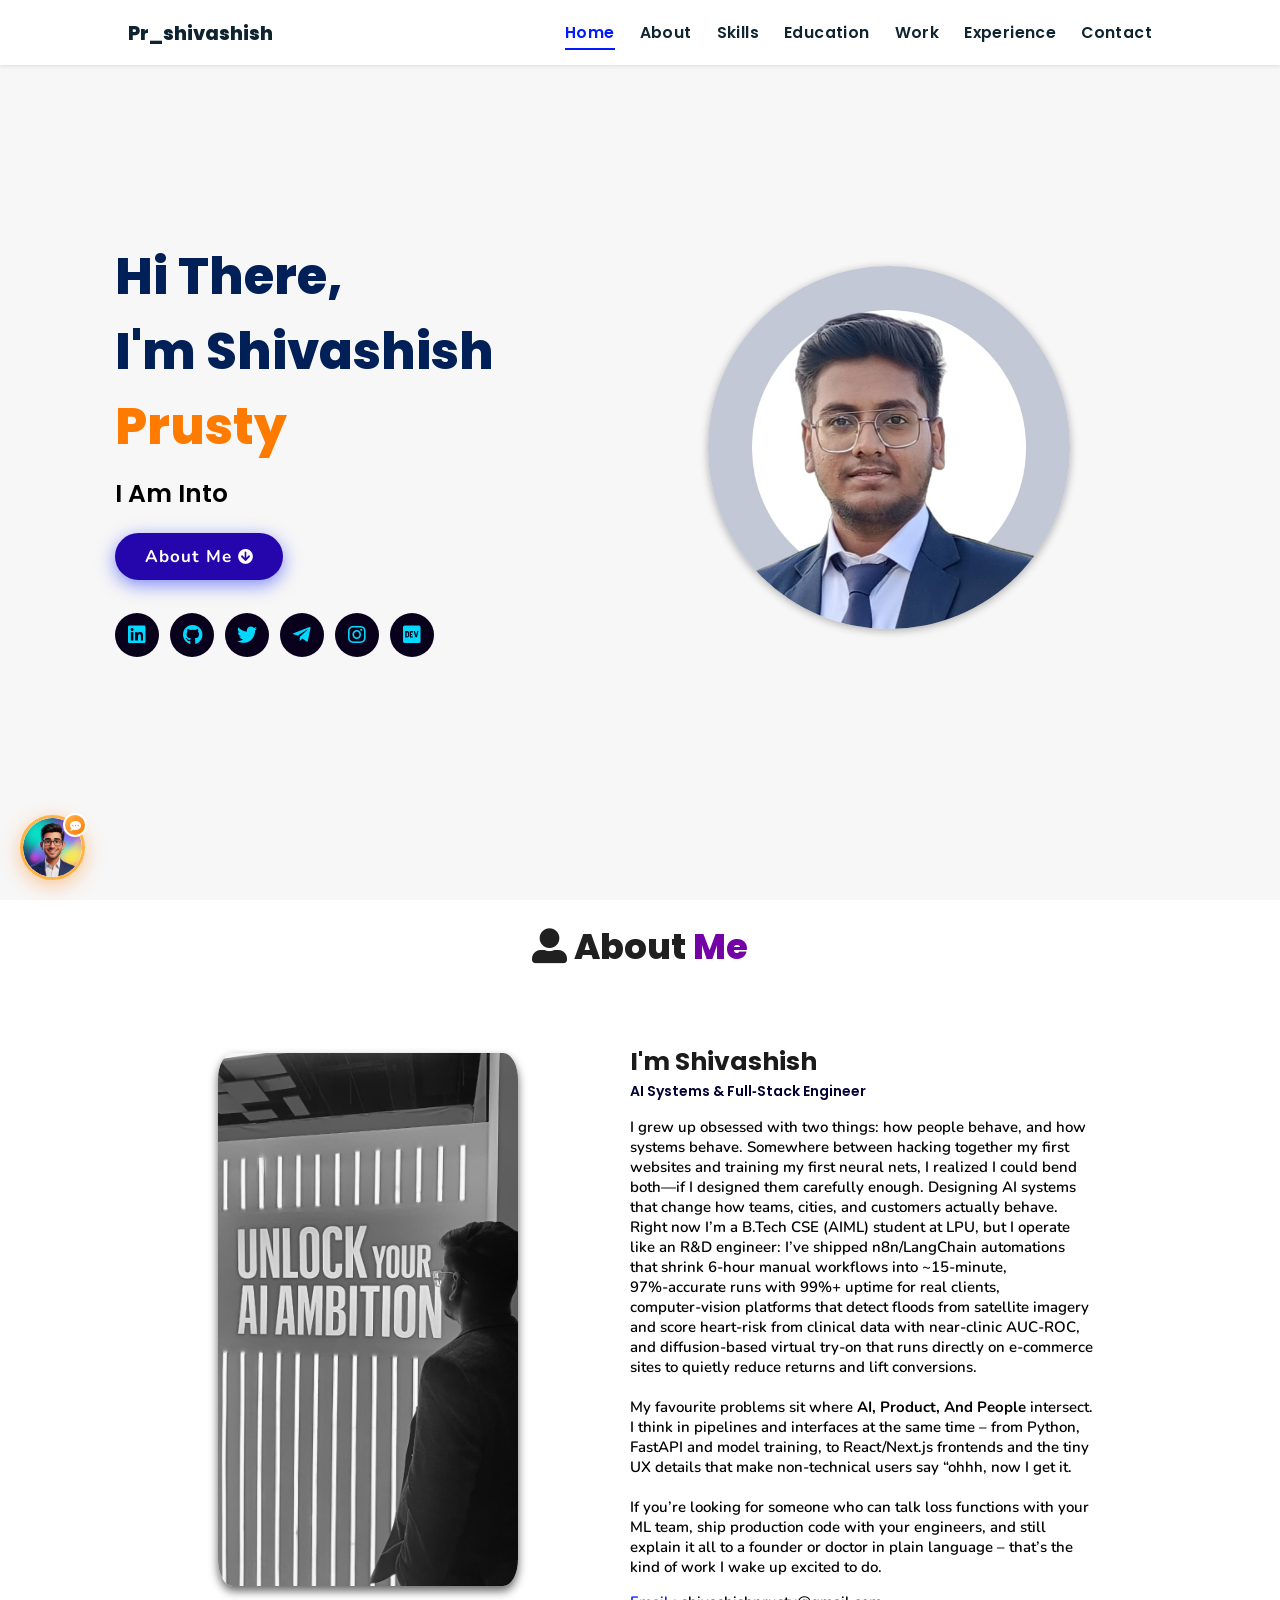
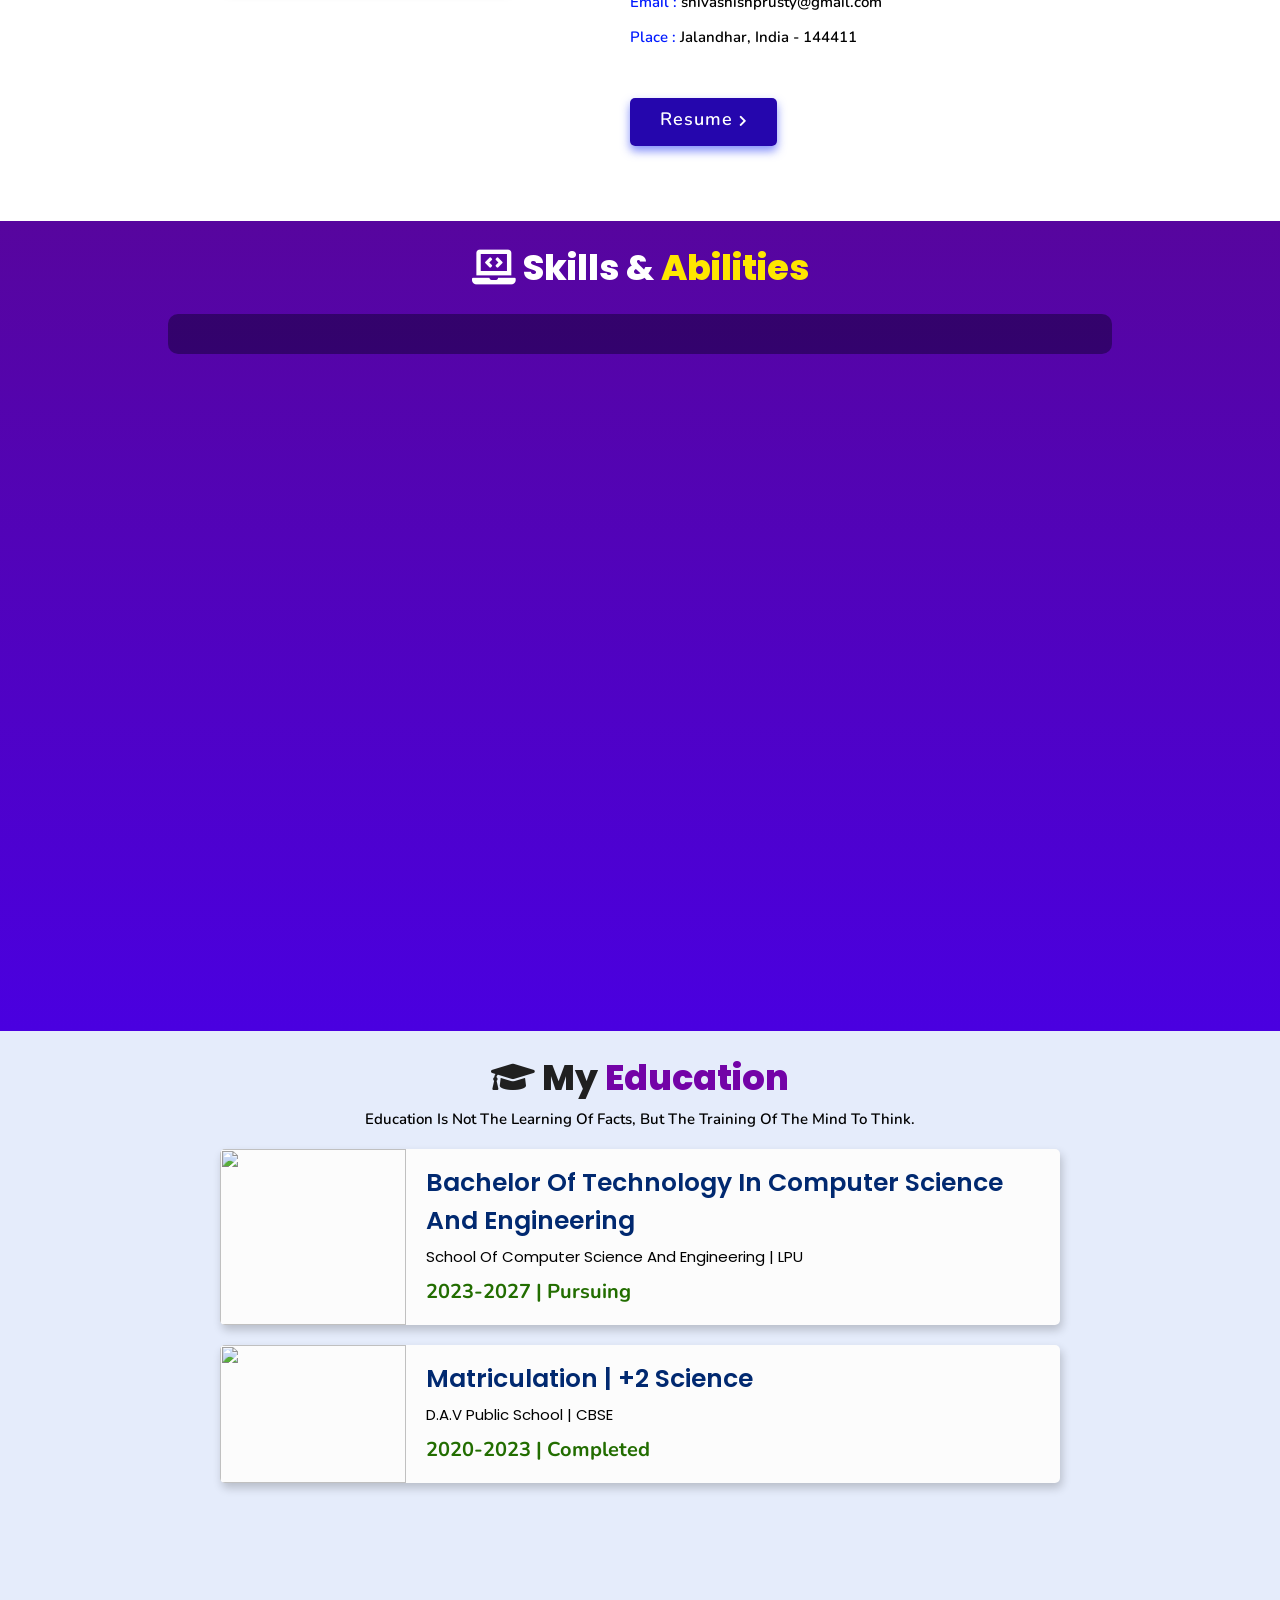
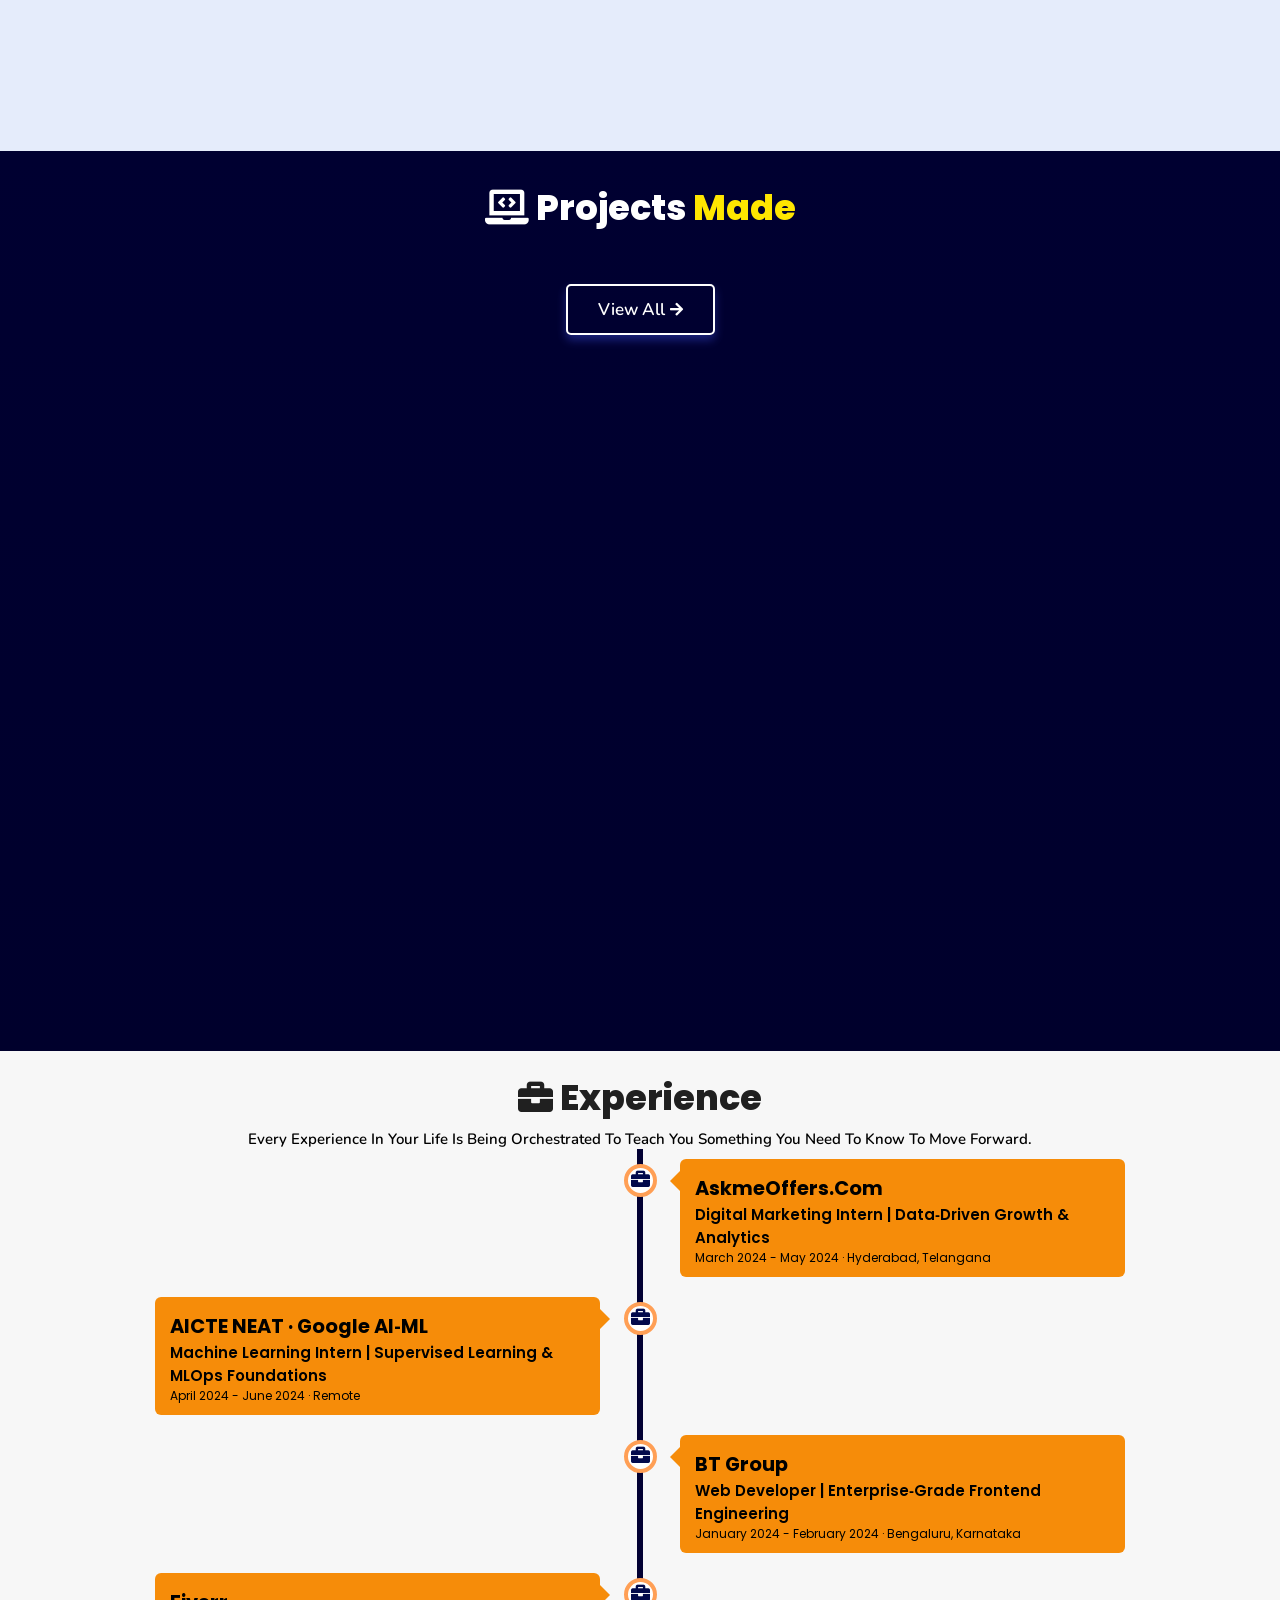
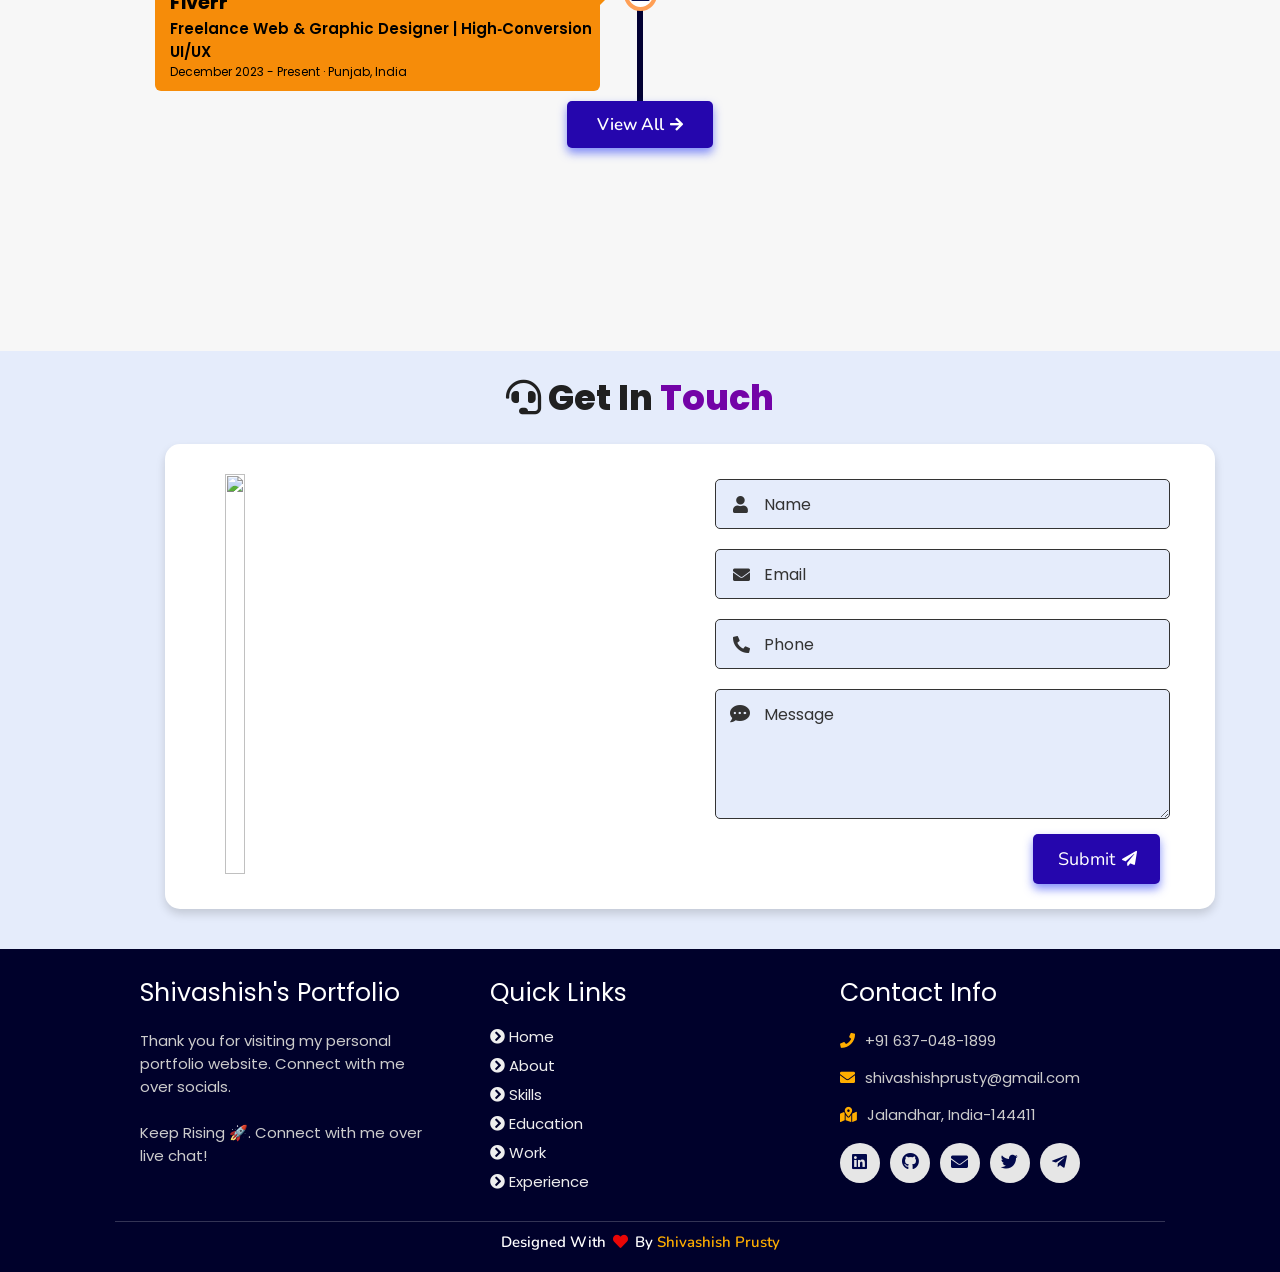
==== commit d63dbab9: "final: hardened transport layer with pre-flight validation and error resilience" ====
--- a/index.html
+++ b/index.html
@@ -422,6 +422,41 @@
 
   <!-- ==== ALL MAJOR JAVASCRIPT CDNS ENDS ==== -->
 
+  <!-- Custom AI Chatbot Starts -->
+  <div class="chat-widget-container" id="chatbot-container">
+    <div class="chat-toggle-btn" id="chat-toggle-btn">
+      <img src="./assets/images/shiva_avatar.png" alt="Chat with Shivashish" class="toggle-avatar">
+      <div class="toggle-badge">
+        <i class="fas fa-comment-dots"></i>
+      </div>
+    </div>
+    <div class="chat-window d-none" id="chat-window">
+      <div class="chat-header">
+        <div class="chat-header-info">
+          <img src="./assets/images/profile2.jpeg" alt="Shivashish" class="chat-avatar">
+          <div>
+            <h3>Shivashish AI</h3>
+            <span class="chat-status">Online <span class="status-dot"></span></span>
+          </div>
+        </div>
+        <button class="chat-close-btn" id="chat-close-btn"><i class="fas fa-times"></i></button>
+      </div>
+      <div class="chat-body" id="chat-body">
+        <div class="chat-message ai-message">
+          <p>Hey there! 👋 I'm Shivashish's digital twin. Ask me anything about his work, skills, or projects!</p>
+          <span class="chat-time">Just now</span>
+        </div>
+      </div>
+      <div class="chat-footer">
+        <form id="chat-input-form" class="chat-input-form">
+          <input type="text" id="chat-input" placeholder="Type a message..." autocomplete="off">
+          <button type="submit" id="chat-send-btn"><i class="fas fa-paper-plane"></i></button>
+        </form>
+      </div>
+    </div>
+  </div>
+  <!-- Custom AI Chatbot Ends -->
+
   <script src="./assets/js/script.js"></script>
 
 </body>
--- a/assets/css/style.css
+++ b/assets/css/style.css
@@ -11,11 +11,13 @@
   text-transform: capitalize;
   transition: all 0.2s linear;
 }
+
 html {
   font-size: 62.5%;
   overflow-x: hidden;
   scroll-behavior: smooth;
 }
+
 body {
   background: #f7f7f7;
   font-family: "Poppins", sans-serif;
@@ -30,12 +32,15 @@
   font-size: 62.5%;
   overflow-x: hidden;
 }
+
 html::-webkit-scrollbar {
   width: 0.8rem;
 }
+
 html::-webkit-scrollbar-track {
   background: rgb(235, 202, 245);
 }
+
 html::-webkit-scrollbar-thumb {
   background: #420177;
 }
@@ -53,9 +58,11 @@
   height: 100%;
   width: 100%;
 }
+
 .loader-container.fade-out {
   top: -120%;
 }
+
 /* pre loader end */
 
 /* navbar starts */
@@ -73,40 +80,49 @@
   background-color: #fff;
   box-shadow: 0 1px 4px rgba(146, 161, 176, 0.3);
 }
+
 section {
   min-height: 100vh;
   padding: 2rem 9%;
 }
+
 .heading {
   font-size: 3.5rem;
   color: rgb(32, 32, 32);
   font-weight: 800;
   text-align: center;
 }
+
 .heading span {
   color: rgb(115, 3, 167);
 }
+
 header .logo {
   font-size: 1.9rem;
   font-weight: 800;
   text-decoration: none;
   color: #0e2431;
 }
+
 header .logo i {
   font-size: 2.2rem;
 }
+
 header .logo:hover {
   color: #fc8c05;
 }
+
 header .navbar ul {
   list-style: none;
   display: flex;
   justify-content: center;
   align-items: center;
 }
+
 header .navbar li {
   margin-left: 2.5rem;
 }
+
 header .navbar ul li a {
   font-size: 1.57rem;
   color: #0e2431;
@@ -115,12 +131,14 @@
   letter-spacing: 0.04rem;
   transition: 0.2s;
 }
+
 header .navbar ul li a.active,
 header .navbar ul li a:hover {
   color: #011aff;
   border-bottom: 0.2rem solid #011aff;
   padding: 0.5rem 0;
 }
+
 /* navbar ends */
 
 /* hamburger icon starts*/
@@ -130,10 +148,12 @@
   color: rgb(24, 2, 63);
   display: none;
 }
+
 @media (max-width: 768px) {
   #menu {
     display: block;
   }
+
   header .navbar {
     position: fixed;
     top: 6.5rem;
@@ -144,10 +164,12 @@
     align-items: flex-start;
     background-color: #0e0f31;
   }
+
   header .navbar ul {
     flex-flow: column;
     padding: 1rem;
   }
+
   header .navbar ul li {
     text-align: center;
     width: 100%;
@@ -155,6 +177,7 @@
     border-radius: 0.5rem;
     width: 26rem;
   }
+
   header .navbar ul li a {
     display: block;
     padding: 1rem;
@@ -162,6 +185,7 @@
     color: #fff;
     font-size: 2rem;
   }
+
   header .navbar ul li a.active,
   header .navbar ul li a:hover {
     padding: 1rem;
@@ -169,13 +193,16 @@
     border-radius: 0.5rem;
     border-bottom: 0.5rem solid #011aff;
   }
+
   .fa-times {
     transform: rotate(180deg);
   }
+
   header .navbar.nav-toggle {
     right: 0;
   }
 }
+
 /* hamburger icon ends */
 
 /* hero section starts*/
@@ -187,6 +214,7 @@
   min-height: 100vh;
   align-items: center;
 }
+
 .home #particles-js {
   position: absolute;
   top: 0;
@@ -194,6 +222,7 @@
   height: 100%;
   width: 100%;
 }
+
 .home::before {
   content: "";
   position: absolute;
@@ -202,15 +231,18 @@
   height: 100%;
   width: 100%;
 }
+
 .home .content {
   flex: 1 1 40rem;
   padding-top: 1rem;
   z-index: 1;
 }
+
 .home .image {
   flex: 1 1 40rem;
   z-index: 1;
 }
+
 .home .image img {
   width: 70%;
   margin-left: 6rem;
@@ -218,31 +250,37 @@
   box-shadow: 0 2px 8px rgba(0, 0, 0, 0.3);
   cursor: pointer;
 }
+
 .home .image img:hover {
   box-shadow: 0 5px 15px rgba(0, 0, 0, 0.5);
 }
+
 .home .content h2 {
   font-size: 5rem;
   font-weight: 800;
   color: #002057;
 }
+
 .home .content h2 span {
   font-size: 5rem;
   font-weight: 800;
   color: #ff7b00;
 }
+
 .home .content p {
   font-size: 2.5rem;
   color: #000;
   font-weight: 600;
   padding: 1rem 0;
 }
+
 .home .content p span {
   font-size: 2.5rem;
   color: rgb(148, 8, 8);
   font-weight: 600;
   padding: 1rem 0;
 }
+
 .home .btn {
   margin-top: 1rem;
   position: absolute;
@@ -255,36 +293,44 @@
   box-shadow: 0px 5px 18px rgba(48, 68, 247, 0.6);
   font-family: "Nunito", sans-serif;
 }
+
 .home .btn span {
   font-weight: 700;
   font-size: 1.7rem;
   letter-spacing: 0.1rem;
 }
+
 .home .btn i {
   margin-left: 0.3rem;
   font-size: 1.5rem;
   transition: 0.3s;
 }
+
 .home .btn:hover {
   background: #1a047e;
 }
+
 .home .btn:hover i {
   transform: translateX(5px);
 }
+
 /* social icons start */
 .socials {
   position: relative;
   margin-top: 9rem;
 }
+
 .socials .social-icons {
   padding-left: 0;
   margin-bottom: 0;
   list-style: none;
 }
+
 .socials .social-icons li {
   display: inline-block;
   margin-bottom: 14px;
 }
+
 .social-icons a {
   font-size: 2rem;
   display: inline-block;
@@ -300,27 +346,34 @@
   -o-transition: all 0.2s linear;
   transition: all 0.2s linear;
 }
+
 .social-icons a:active,
 .social-icons a:focus,
 .social-icons a:hover {
   color: #fff;
   background-color: #0685da;
 }
+
 .social-icons a.github:hover {
   background-color: #0e0e0e;
 }
+
 .social-icons a.twitter:hover {
   background-color: #00aced;
 }
+
 .social-icons a.linkedin:hover {
   background-color: #007bb6;
 }
+
 .social-icons a.dev:hover {
   background-color: #070707;
 }
+
 .social-icons a.instagram:hover {
   background-color: #ee00da;
 }
+
 /* social icons end */
 
 /* hero media queries starts*/
@@ -328,19 +381,24 @@
   .home .btn {
     margin: 4rem 0;
   }
+
   .socials {
     margin-top: 12rem;
   }
+
   .home .image img {
     margin-top: -12rem;
   }
+
   .home .content p {
     font-size: 2.2rem;
   }
+
   .home .content p span {
     font-size: 2.2rem;
   }
 }
+
 /* hero media queries ends*/
 /* hero section end */
 
@@ -348,6 +406,7 @@
 .about {
   background: rgb(255, 255, 255);
 }
+
 .about .row {
   display: flex;
   flex-direction: row;
@@ -355,10 +414,12 @@
   flex-wrap: wrap;
   padding: 4rem;
 }
+
 .about .row .image {
   text-align: center;
   flex: 1 1 35rem;
 }
+
 .about .row .image img {
   margin: 4rem;
   width: 30rem;
@@ -369,23 +430,28 @@
   transition: 0.3s;
   cursor: pointer;
 }
+
 .about .row .image img:hover {
   mix-blend-mode: normal;
 }
+
 .about .row .content {
   flex: 1 1 45rem;
   padding: 3rem;
 }
+
 .about .row .content h3 {
   color: rgb(27, 27, 27);
   font-size: 2.5rem;
 }
+
 .about .row .content .tag {
   font-size: 1.4rem;
   color: #020133;
   font-weight: 600;
   margin-top: 1rem;
 }
+
 .about .row .content p {
   font-size: 1.5rem;
   margin-top: 1.5rem;
@@ -393,6 +459,7 @@
   font-weight: 600;
   text-transform: none;
 }
+
 .about .row .content .box-container {
   display: flex;
   flex-wrap: wrap;
@@ -400,15 +467,19 @@
   font-family: "Nunito";
   font-weight: 600;
 }
+
 .about .row .content .box-container .box p {
   text-transform: none;
 }
+
 .about .row .content .box-container .box p span {
   color: #011aff;
 }
+
 .resumebtn {
   margin-top: 6rem;
 }
+
 .resumebtn .btn {
   padding: 1.7rem 3rem;
   border-radius: 0.5em;
@@ -418,43 +489,53 @@
   box-shadow: 0px 5px 10px rgba(48, 68, 247, 0.6);
   font-family: "Nunito", sans-serif;
 }
+
 .resumebtn .btn span {
   font-weight: 600;
   font-size: 1.8rem;
   letter-spacing: 0.1rem;
 }
+
 .resumebtn .btn i {
   margin-left: 0.3rem;
   font-size: 1.2rem;
   transition: 0.3s;
 }
+
 .resumebtn .btn:hover {
   background: #1a047e;
 }
+
 .resumebtn .btn:hover i {
   transform: translateX(5px);
 }
+
 /* about media queries starts*/
 @media screen and (max-width: 600px) {
   .about .row .image {
     margin-top: 2rem;
   }
+
   .about .row .image img {
     margin: 0 auto;
     width: 80%;
     mix-blend-mode: normal;
   }
+
   .about .row {
     padding: 0.5rem;
     margin-bottom: 7rem;
   }
+
   .about .row .content {
     padding: 1rem;
   }
+
   .about .row .content .box-container {
     gap: 0;
   }
 }
+
 /* about media queries ends*/
 /* about section ends */
 
@@ -463,12 +544,15 @@
   min-height: 90vh;
   background: linear-gradient(to bottom, #57059e, #4a00e0);
 }
+
 .skills h2 {
   color: #fff;
 }
+
 .skills .heading span {
   color: rgb(255, 230, 0);
 }
+
 .skills .container {
   background: rgba(0, 0, 22, 0.4);
   color: #fff;
@@ -478,12 +562,14 @@
   margin: auto;
   margin-top: 2rem;
 }
+
 .skills .container .row {
   display: grid;
   grid-template-columns: repeat(6, 1fr);
   flex-wrap: wrap;
   gap: 1.8rem;
 }
+
 .skills .container .bar {
   margin-bottom: 15px;
   padding: 10px;
@@ -492,10 +578,12 @@
   background: rgba(0, 0, 22, 0.9);
   transition: 0.2s;
 }
+
 .skills .container .bar:hover {
   box-shadow: 0 8px 10px rgba(0, 2, 68, 0.8) !important;
   background-color: rgba(0, 0, 0, 0.9) !important;
 }
+
 .skills .container .bar .info {
   display: flex;
   flex-direction: column;
@@ -503,32 +591,38 @@
   gap: 1rem;
   margin-top: 1rem;
 }
+
 .skills .container .bar .info i {
   font-size: 4rem;
 }
+
 .skills .container .bar .info span {
   font-size: 2rem;
   font-weight: 500;
   font-family: "Poppins";
   margin-left: 0.5rem;
 }
+
 /* skills media queries starts*/
 @media screen and (max-width: 600px) {
   .skills .container {
     padding: 0;
     margin: 0;
   }
+
   .skills .container .row {
     grid-template-columns: repeat(2, 1fr);
     margin: 1rem;
     padding: 2rem 0.2rem 2rem 0.2rem;
     gap: 1rem;
   }
+
   .skills .container {
     margin-top: 5px;
     width: 100%;
   }
 }
+
 /* skills media queries ends*/
 /* skills section ends */
 
@@ -537,6 +631,7 @@
   background: #e5ecfb;
   min-height: 80vh;
 }
+
 .education .qoute {
   font-size: 1.5rem;
   text-align: center;
@@ -544,6 +639,7 @@
   font-weight: 600;
   margin-top: 0.5rem;
 }
+
 .education .box-container {
   display: flex;
   flex-wrap: wrap;
@@ -551,6 +647,7 @@
   align-items: center;
   flex-direction: column;
 }
+
 .education .box-container .box {
   display: flex;
   flex-direction: row;
@@ -564,20 +661,24 @@
   transition: 0.3s;
   background: rgb(252, 252, 252);
 }
+
 .education .box-container .box:hover {
   transform: scale(1.03);
   box-shadow: 1rem 0.5rem 1.2rem rgba(0, 0, 0, 0.3);
 }
+
 .education .box-container .box .image {
   flex: 1 1 20rem;
   width: 100%;
 }
+
 .education .box-container .box img {
   object-fit: cover;
   position: relative;
   width: 100%;
   height: 100%;
 }
+
 .education .box-container .box .content {
   position: relative;
   display: flex;
@@ -586,6 +687,7 @@
   flex-wrap: wrap;
   flex: 1 1 70rem;
 }
+
 .education .box-container .box .content h3 {
   font-size: 2.5rem;
   color: #012970;
@@ -594,11 +696,13 @@
   text-align: left;
   margin-left: 1rem;
 }
+
 .education .box-container .box .content p {
   font-size: 1.5rem;
   margin-left: 1rem;
   text-align: left;
 }
+
 .education h4 {
   font-size: 2rem;
   color: rgb(34, 109, 0);
@@ -614,13 +718,16 @@
     flex-direction: column;
     width: 100%;
   }
+
   .education .box-container .box .image {
     width: 100%;
     height: 25rem;
   }
+
   .education .box-container .box img {
     width: 100%;
   }
+
   .education .box-container .box .content {
     position: relative;
     display: flex;
@@ -629,6 +736,7 @@
     flex-wrap: wrap;
     flex: 0;
   }
+
   .education .btns {
     margin-top: 2rem;
     margin-left: 1rem;
@@ -636,6 +744,7 @@
     flex-wrap: wrap;
   }
 }
+
 /* education media queries ends*/
 /* education section ends */
 
@@ -644,19 +753,23 @@
   /* background: #010124; */
   background: linear-gradient(to bottom, #000031, #00002c);
 }
+
 .work h2 {
   color: #fff;
   padding: 1rem;
 }
+
 .work .heading span {
   color: rgb(255, 230, 0);
 }
+
 .work .box-container {
   display: flex;
   flex-wrap: wrap;
   gap: 1.5rem;
   margin: 2rem;
 }
+
 .work .box-container .box {
   flex: 1 1 30rem;
   border-radius: 0.5rem;
@@ -665,11 +778,13 @@
   overflow: hidden;
   height: 30rem;
 }
+
 .work .box-container .box img {
   height: 100%;
   width: 100%;
   object-fit: cover;
 }
+
 .work .box-container .box .content {
   height: 100%;
   width: 100%;
@@ -680,6 +795,7 @@
   display: flex;
   flex-direction: column;
 }
+
 .work .box-container .box .content .tag {
   display: flex;
   flex-direction: row;
@@ -690,27 +806,33 @@
   padding-left: 1rem;
   background: #ffd900;
 }
+
 .work .box-container .box .content .tag h3 {
   font-size: 2rem;
 }
+
 .work .box-container .box:hover .content {
   top: 25%;
 }
+
 .work .desc {
   margin: 2rem;
   display: flex;
   flex-direction: column;
   justify-content: center;
 }
+
 .work .desc p {
   font-size: 1.5rem;
 }
+
 .work .desc .btns {
   display: flex;
   justify-content: space-between;
   width: 100%;
   margin-top: 2rem;
 }
+
 .work .desc .btns .btn {
   line-height: 0;
   display: inline;
@@ -721,13 +843,16 @@
   background: rgb(12, 12, 12);
   margin-right: 2rem;
 }
+
 .work .desc .btns .btn:hover {
   background: #310ae0f5;
 }
+
 .work .viewall {
   display: flex;
   justify-content: center;
 }
+
 .work .viewall .btn {
   position: relative;
   line-height: 0;
@@ -740,23 +865,28 @@
   box-shadow: 0px 5px 10px rgba(65, 84, 241, 0.4);
   text-align: center;
 }
+
 .work .viewall .btn span {
   font-weight: 600;
   font-size: 1.7rem;
   font-family: "Nunito", sans-serif;
 }
+
 .work .viewall .btn i {
   margin-left: 0.3rem;
   font-size: 1.5rem;
   transition: 0.3s;
 }
+
 .work .viewall .btn:hover {
   background: #fff;
   color: #000;
 }
+
 .work .viewall .btn:hover i {
   transform: translateX(5px);
 }
+
 /* work section ends */
 
 /* experience section starts */
@@ -767,11 +897,13 @@
   font-weight: 600;
   margin-top: 0.5rem;
 }
+
 .experience .timeline {
   position: relative;
   max-width: 1200px;
   margin: 0 auto;
 }
+
 .experience .timeline::after {
   content: "";
   position: absolute;
@@ -783,12 +915,14 @@
   margin-left: -3px;
   z-index: -2;
 }
+
 .experience .container {
   padding: 10px 40px;
   position: relative;
   background-color: inherit;
   width: 50%;
 }
+
 /*circles on timeline*/
 .experience .container::after {
   content: "\f0b1";
@@ -807,12 +941,15 @@
   color: #02094b;
   font-family: "Font Awesome\ 5 Free";
 }
+
 .experience .left {
   left: 0;
 }
+
 .experience .right {
   left: 50%;
 }
+
 /* arrows pointing right */
 .experience .left::before {
   content: " ";
@@ -826,6 +963,7 @@
   border-width: 10px 0 10px 10px;
   border-color: transparent transparent transparent #f68c09;
 }
+
 /* arrows pointing left  */
 .experience .right::before {
   content: " ";
@@ -839,35 +977,43 @@
   border-width: 10px 10px 10px 0;
   border-color: transparent #f68c09 transparent transparent;
 }
+
 .experience .right::after {
   left: -16px;
 }
+
 .experience .content {
   background-color: #f68c09;
   position: relative;
   border-radius: 6px;
 }
+
 .experience .content .tag {
   font-size: 1.3rem;
   padding-top: 1.5rem;
   padding-left: 1.5rem;
 }
+
 .experience .content .desc {
   margin-left: 1.5rem;
   padding-bottom: 1rem;
 }
+
 .experience .content .desc h3 {
   font-size: 1.5rem;
   font-weight: 600;
 }
+
 .experience .content .desc p {
   font-size: 1.2rem;
 }
+
 /* view all button */
 .morebtn {
   display: flex;
   justify-content: center;
 }
+
 .morebtn .btn {
   position: relative;
   line-height: 0;
@@ -879,19 +1025,23 @@
   box-shadow: 0px 5px 10px rgba(48, 68, 247, 0.6);
   text-align: center;
 }
+
 .morebtn .btn span {
   font-weight: 600;
   font-size: 1.7rem;
   font-family: "Nunito", sans-serif;
 }
+
 .morebtn .btn i {
   margin-left: 0.3rem;
   font-size: 1.5rem;
   transition: 0.3s;
 }
+
 .morebtn .btn:hover {
   background: #1a047e;
 }
+
 .morebtn .btn:hover i {
   transform: translateX(5px);
 }
@@ -901,39 +1051,49 @@
   .experience {
     min-height: 80vh;
   }
+
   .experience .timeline {
     margin-top: 2rem;
   }
+
   .experience .timeline::after {
     left: 31px;
   }
+
   .experience .container {
     width: 100%;
     padding-left: 8rem;
     padding-right: 2rem;
   }
+
   .experience .container::after {
     font-size: 2.2rem;
   }
+
   .experience .container::before {
     left: 61px;
     border: medium solid #f68c09;
     border-width: 10px 10px 10px 0;
     border-color: transparent #f68c09 transparent transparent;
   }
+
   .experience .left::after {
     left: 15px;
   }
+
   .experience .right::after {
     left: 15px;
   }
+
   .experience .right {
     left: 0%;
   }
+
   .morebtn {
     margin-top: 3rem;
   }
 }
+
 /* experience media queries ends */
 /* experience section ends */
 
@@ -942,6 +1102,7 @@
   background: #e5ecfb;
   min-height: 60vh;
 }
+
 .contact .container {
   max-width: 1050px;
   width: 100%;
@@ -950,30 +1111,36 @@
   margin: 2rem 5rem;
   box-shadow: 0 5px 10px rgba(0, 0, 0, 0.15);
 }
+
 .contact .container .content {
   display: flex;
   align-items: center;
   justify-content: space-between;
   padding: 2.5rem 2rem;
 }
+
 .contact .content .image-box {
   max-width: 60%;
   margin-left: 4rem;
 }
+
 .contact .content .image-box img {
   width: 100%;
   height: 40rem;
   position: relative;
 }
+
 .contact .content form {
   width: 45%;
   margin-right: 3.5rem;
 }
+
 form .form-group {
   display: flex;
   flex-direction: column;
   justify-content: center;
 }
+
 .form-group .field {
   height: 50px;
   display: flex;
@@ -981,6 +1148,7 @@
   margin: 1rem;
   width: 100%;
 }
+
 form i {
   position: absolute;
   top: 50%;
@@ -990,6 +1158,7 @@
   pointer-events: none;
   transform: translateY(-50%);
 }
+
 form .field input,
 form .message textarea {
   width: 100%;
@@ -1002,29 +1171,35 @@
   border: 1px solid rgb(51, 51, 51);
   background: #e5ecfb;
 }
+
 .field input::placeholder,
 .message textarea::placeholder {
   color: rgb(51, 51, 51);
 }
+
 .field input:focus,
 .message textarea:focus {
   padding-left: 47px;
   border: 2px solid rgb(115, 3, 167);
 }
-.field input:focus ~ i,
-.message textarea:focus ~ i {
+
+.field input:focus~i,
+.message textarea:focus~i {
   color: rgb(115, 3, 167);
 }
+
 form .message {
   position: relative;
   margin: 1rem;
   width: 100%;
 }
+
 form .message i {
   top: 25px;
   font-size: 20px;
   left: 15px;
 }
+
 form .message textarea {
   min-height: 130px;
   max-height: 230px;
@@ -1032,14 +1207,17 @@
   min-width: 100%;
   padding: 12px 20px 0 48px;
 }
+
 form .message textarea::-webkit-scrollbar {
   width: 0px;
 }
+
 form .button-area {
   display: flex;
   float: right;
   flex-direction: row-reverse;
 }
+
 .button-area button {
   color: #fff;
   border: none;
@@ -1053,14 +1231,17 @@
   transition: 0.3s ease;
   font-family: "Nunito", sans-serif;
 }
+
 .button-area button:hover {
   background: #421cecf5;
 }
+
 .button-area span {
   font-size: 17px;
   padding: 1rem;
   display: none;
 }
+
 .button-area button i {
   position: relative;
   top: 6px;
@@ -1069,28 +1250,35 @@
   transition: 0.3s;
   color: #fff;
 }
+
 .button-area button:hover i {
   left: 8px;
 }
+
 /* contact section media queries starts */
 @media (max-width: 900px) {
   .contact {
     min-height: 70vh;
   }
+
   .contact .container {
     margin: 3rem 0 2rem 0;
   }
+
   .contact .container .content {
     padding: 18px 12px;
   }
+
   .contact .content .image-box {
     display: none;
   }
+
   .contact .content form {
     width: 100%;
     margin-right: 2rem;
   }
 }
+
 /* contact section media queries ends */
 /* contact section ends */
 
@@ -1100,45 +1288,54 @@
   padding-top: 0;
   background: rgb(0, 1, 43);
 }
+
 .footer .box-container {
   display: flex;
   justify-content: center;
   flex-wrap: wrap;
 }
+
 .footer .box-container .box {
   flex: 1 1 25rem;
   margin: 2.5rem;
 }
+
 .footer .box-container .box h3 {
   font-size: 2.5rem;
   color: #fff;
   padding-bottom: 1rem;
   font-weight: normal;
 }
+
 .footer .box-container .box p {
   font-size: 1.5rem;
   color: #ccc;
   padding: 0.7rem 0;
   text-transform: none;
 }
+
 .footer .box-container .box p i {
   padding-right: 1rem;
   color: #ffae00;
 }
+
 .footer .box-container .box a {
   font-size: 1.5rem;
   color: rgb(238, 238, 238);
   padding: 0.3rem 0;
   display: block;
 }
+
 .footer .box-container .box a:hover {
   color: #ffae00;
 }
+
 .footer .box-container .box .share {
   display: flex;
   flex-wrap: wrap;
   padding: 1rem 0;
 }
+
 .footer .box-container .box .share a {
   height: 4rem;
   width: 4rem;
@@ -1152,12 +1349,14 @@
   color: #02094b;
   border: none;
 }
+
 .footer .box-container .box .share a:hover {
   background: transparent;
   transform: scale(0.98);
   border: 0.1rem solid rgb(180, 178, 178);
   color: #ffae00;
 }
+
 .footer .credit {
   padding: 1rem 0 0 0;
   text-align: center;
@@ -1167,36 +1366,44 @@
   color: #fff;
   border-top: 0.1rem solid #fff3;
 }
+
 .footer .credit a {
   color: #ffae00;
 }
+
 .footer .fa {
   color: #e90606;
   margin: 0 0.3rem;
   font-size: 1.5rem;
   animation: pound 0.35s infinite alternate;
 }
+
 @-webkit-keyframes pound {
   to {
     transform: scale(1.1);
   }
 }
+
 @keyframes pound {
   to {
     transform: scale(1.1);
   }
 }
+
 @media (max-width: 450px) {
   .footer .box-container .box {
     margin: 1.5rem;
   }
+
   .footer .box-container .box p {
     padding: 0.7rem;
   }
+
   .footer .box-container .box .share a {
     padding: 1.2rem;
   }
 }
+
 /* footer section ends */
 
 /* common media queries starts*/
@@ -1204,13 +1411,16 @@
   html {
     font-size: 55%;
   }
+
   body {
     padding-right: 0;
   }
+
   section {
     padding: 2rem;
   }
 }
+
 /* common media queries ends*/
 
 /* scroll top starts */
@@ -1226,7 +1436,364 @@
   transition: 1s linear;
   z-index: 1000;
 }
+
 #scroll-top.active {
   top: calc(100% - 12rem);
 }
+
 /* scroll top ends */
+
+
+/* ==========================================
+   CUSTOM AI CHATBOT V1 (GEMINI POWERED) 
+   ========================================== */
+
+.chat-widget-container {
+  position: fixed;
+  bottom: 2rem;
+  left: 2rem;
+  z-index: 9999;
+  font-family: 'Poppins', sans-serif;
+}
+
+.chat-toggle-btn {
+  width: 65px;
+  height: 65px;
+  position: relative;
+  border-radius: 50%;
+  cursor: pointer;
+  box-shadow: 0 5px 20px rgba(255, 123, 0, 0.4);
+  transition: all 0.3s ease;
+  animation: pulse-glow-premium 2s infinite;
+}
+
+.chat-toggle-btn:hover {
+  transform: scale(1.05);
+  box-shadow: 0 8px 25px rgba(255, 123, 0, 0.6);
+}
+
+.chat-toggle-btn img.toggle-avatar {
+  width: 100%;
+  height: 100%;
+  border-radius: 50%;
+  object-fit: cover;
+  border: 3px solid #ffb347;
+}
+
+.chat-toggle-btn .toggle-badge {
+  position: absolute;
+  top: -2px;
+  right: -2px;
+  background: linear-gradient(135deg, #ffb347, #ff7b00);
+  color: #fff;
+  width: 24px;
+  height: 24px;
+  border-radius: 50%;
+  display: flex;
+  justify-content: center;
+  align-items: center;
+  font-size: 1.1rem;
+  border: 2px solid #fff;
+  z-index: 10;
+}
+
+@keyframes pulse-glow-premium {
+  0% {
+    box-shadow: 0 0 0 0 rgba(255, 123, 0, 0.4);
+  }
+
+  70% {
+    box-shadow: 0 0 0 15px rgba(255, 123, 0, 0);
+  }
+
+  100% {
+    box-shadow: 0 0 0 0 rgba(255, 123, 0, 0);
+  }
+}
+
+.chat-window {
+  position: absolute;
+  bottom: 80px;
+  left: 0;
+  width: 350px;
+  height: 500px;
+  background: rgba(14, 15, 49, 0.65);
+  backdrop-filter: blur(16px);
+  -webkit-backdrop-filter: blur(16px);
+  border: 1px solid rgba(255, 255, 255, 0.1);
+  border-radius: 20px;
+  display: flex;
+  flex-direction: column;
+  box-shadow: 0 15px 35px rgba(0, 0, 0, 0.3);
+  overflow: hidden;
+  transform-origin: bottom left;
+  transition: all 0.4s cubic-bezier(0.175, 0.885, 0.32, 1.275);
+  opacity: 1;
+  transform: scale(1);
+}
+
+.chat-window.d-none {
+  opacity: 0;
+  transform: scale(0.5);
+  pointer-events: none;
+}
+
+.chat-header {
+  padding: 1.5rem;
+  background: rgba(255, 255, 255, 0.05);
+  border-bottom: 1px solid rgba(255, 255, 255, 0.1);
+  display: flex;
+  justify-content: space-between;
+  align-items: center;
+}
+
+.chat-header-info {
+  display: flex;
+  align-items: center;
+  gap: 1rem;
+}
+
+.chat-avatar {
+  width: 45px;
+  height: 45px;
+  border-radius: 50%;
+  object-fit: cover;
+  border: 2px solid #ff7b00;
+}
+
+.chat-header h3 {
+  color: #fff;
+  font-size: 1.6rem;
+  margin: 0;
+  font-weight: 600;
+}
+
+.chat-status {
+  color: #a0a0a0;
+  font-size: 1.1rem;
+  display: flex;
+  align-items: center;
+  gap: 0.5rem;
+}
+
+.status-dot {
+  width: 8px;
+  height: 8px;
+  background-color: #ffb347;
+  border-radius: 50%;
+  display: inline-block;
+  box-shadow: 0 0 8px #ffb347;
+}
+
+.chat-close-btn {
+  background: none;
+  border: none;
+  color: #fff;
+  font-size: 1.8rem;
+  cursor: pointer;
+  transition: opacity 0.2s;
+}
+
+.chat-close-btn:hover {
+  opacity: 0.6;
+}
+
+.chat-body {
+  flex: 1;
+  padding: 1.5rem;
+  overflow-y: auto;
+  display: flex;
+  flex-direction: column;
+  gap: 1.5rem;
+}
+
+.chat-body::-webkit-scrollbar {
+  width: 6px;
+}
+
+.chat-body::-webkit-scrollbar-thumb {
+  background: rgba(255, 255, 255, 0.2);
+  border-radius: 10px;
+}
+
+.chat-message {
+  max-width: 85%;
+  animation: slideInUp 0.3s ease forwards;
+}
+
+@keyframes slideInUp {
+  from {
+    opacity: 0;
+    transform: translateY(10px);
+  }
+
+  to {
+    opacity: 1;
+    transform: translateY(0);
+  }
+}
+
+.ai-message {
+  align-self: flex-start;
+}
+
+.ai-message p {
+  background: rgba(255, 255, 255, 0.1);
+  color: #fff;
+  padding: 1.2rem;
+  border-radius: 15px 15px 15px 0;
+  font-size: 1.35rem;
+  line-height: 1.5;
+  margin: 0;
+  border: 1px solid rgba(255, 255, 255, 0.05);
+  font-family: "Nunito", sans-serif;
+  text-transform: none;
+}
+
+.user-message {
+  align-self: flex-end;
+}
+
+.user-message p {
+  background: linear-gradient(135deg, #ffb347, #ff7b00);
+  color: #fff;
+  padding: 1.2rem;
+  border-radius: 15px 15px 0 15px;
+  font-size: 1.35rem;
+  line-height: 1.5;
+  margin: 0;
+  box-shadow: 0 5px 15px rgba(255, 123, 0, 0.2);
+  font-family: "Nunito", sans-serif;
+  text-transform: none;
+}
+
+.chat-time {
+  font-size: 0.9rem;
+  color: rgba(255, 255, 255, 0.4);
+  margin-top: 0.5rem;
+  display: block;
+}
+
+.ai-message .chat-time {
+  text-align: left;
+}
+
+.user-message .chat-time {
+  text-align: right;
+}
+
+.chat-footer {
+  padding: 1.5rem;
+  background: rgba(255, 255, 255, 0.03);
+  border-top: 1px solid rgba(255, 255, 255, 0.1);
+}
+
+.chat-input-form {
+  display: flex;
+  background: rgba(0, 0, 0, 0.3);
+  border: 1px solid rgba(255, 255, 255, 0.1);
+  border-radius: 30px;
+  padding: 0.5rem 1rem;
+  align-items: center;
+}
+
+.chat-input-form input {
+  flex: 1;
+  background: none;
+  border: none;
+  color: #fff;
+  font-size: 1.3rem;
+  padding: 0.5rem;
+  outline: none;
+  font-family: "Nunito", sans-serif;
+  text-transform: none;
+}
+
+.chat-input-form input::placeholder {
+  color: rgba(255, 255, 255, 0.5);
+}
+
+.chat-input-form button {
+  background: linear-gradient(135deg, #ffb347, #ff7b00);
+  border: none;
+  width: 35px;
+  height: 35px;
+  border-radius: 50%;
+  flex-shrink: 0;
+  color: #fff;
+  cursor: pointer;
+  display: flex;
+  justify-content: center;
+  align-items: center;
+  transition: transform 0.2s;
+  font-size: 1.3rem;
+}
+
+.chat-input-form button:hover {
+  transform: scale(1.1);
+}
+
+.chat-input-form button i {
+  position: static !important;
+  top: auto !important;
+  left: auto !important;
+  color: #fff !important;
+  font-size: 1.3rem !important;
+  margin: 0 !important;
+  padding: 0 !important;
+  transform: none !important;
+  transition: transform 0.2s !important;
+}
+
+.typing-indicator {
+  display: flex;
+  gap: 0.5rem;
+  padding: 1.2rem;
+  background: rgba(255, 255, 255, 0.1);
+  border-radius: 15px 15px 15px 0;
+  width: fit-content;
+}
+
+.typing-dot {
+  width: 8px;
+  height: 8px;
+  background-color: #fff;
+  border-radius: 50%;
+  animation: typingBounce 1.4s infinite ease-in-out both;
+}
+
+.typing-dot:nth-child(1) {
+  animation-delay: -0.32s;
+}
+
+.typing-dot:nth-child(2) {
+  animation-delay: -0.16s;
+}
+
+@keyframes typingBounce {
+
+  0%,
+  80%,
+  100% {
+    transform: scale(0);
+    opacity: 0.5;
+  }
+
+  40% {
+    transform: scale(1);
+    opacity: 1;
+  }
+}
+
+@media(max-width:450px) {
+  .chat-window {
+    width: 300px;
+    height: 450px;
+    left: 0;
+    bottom: 70px;
+  }
+}
+
+/* ==========================================
+   CUSTOM AI CHATBOT ENDS 
+   ========================================== */
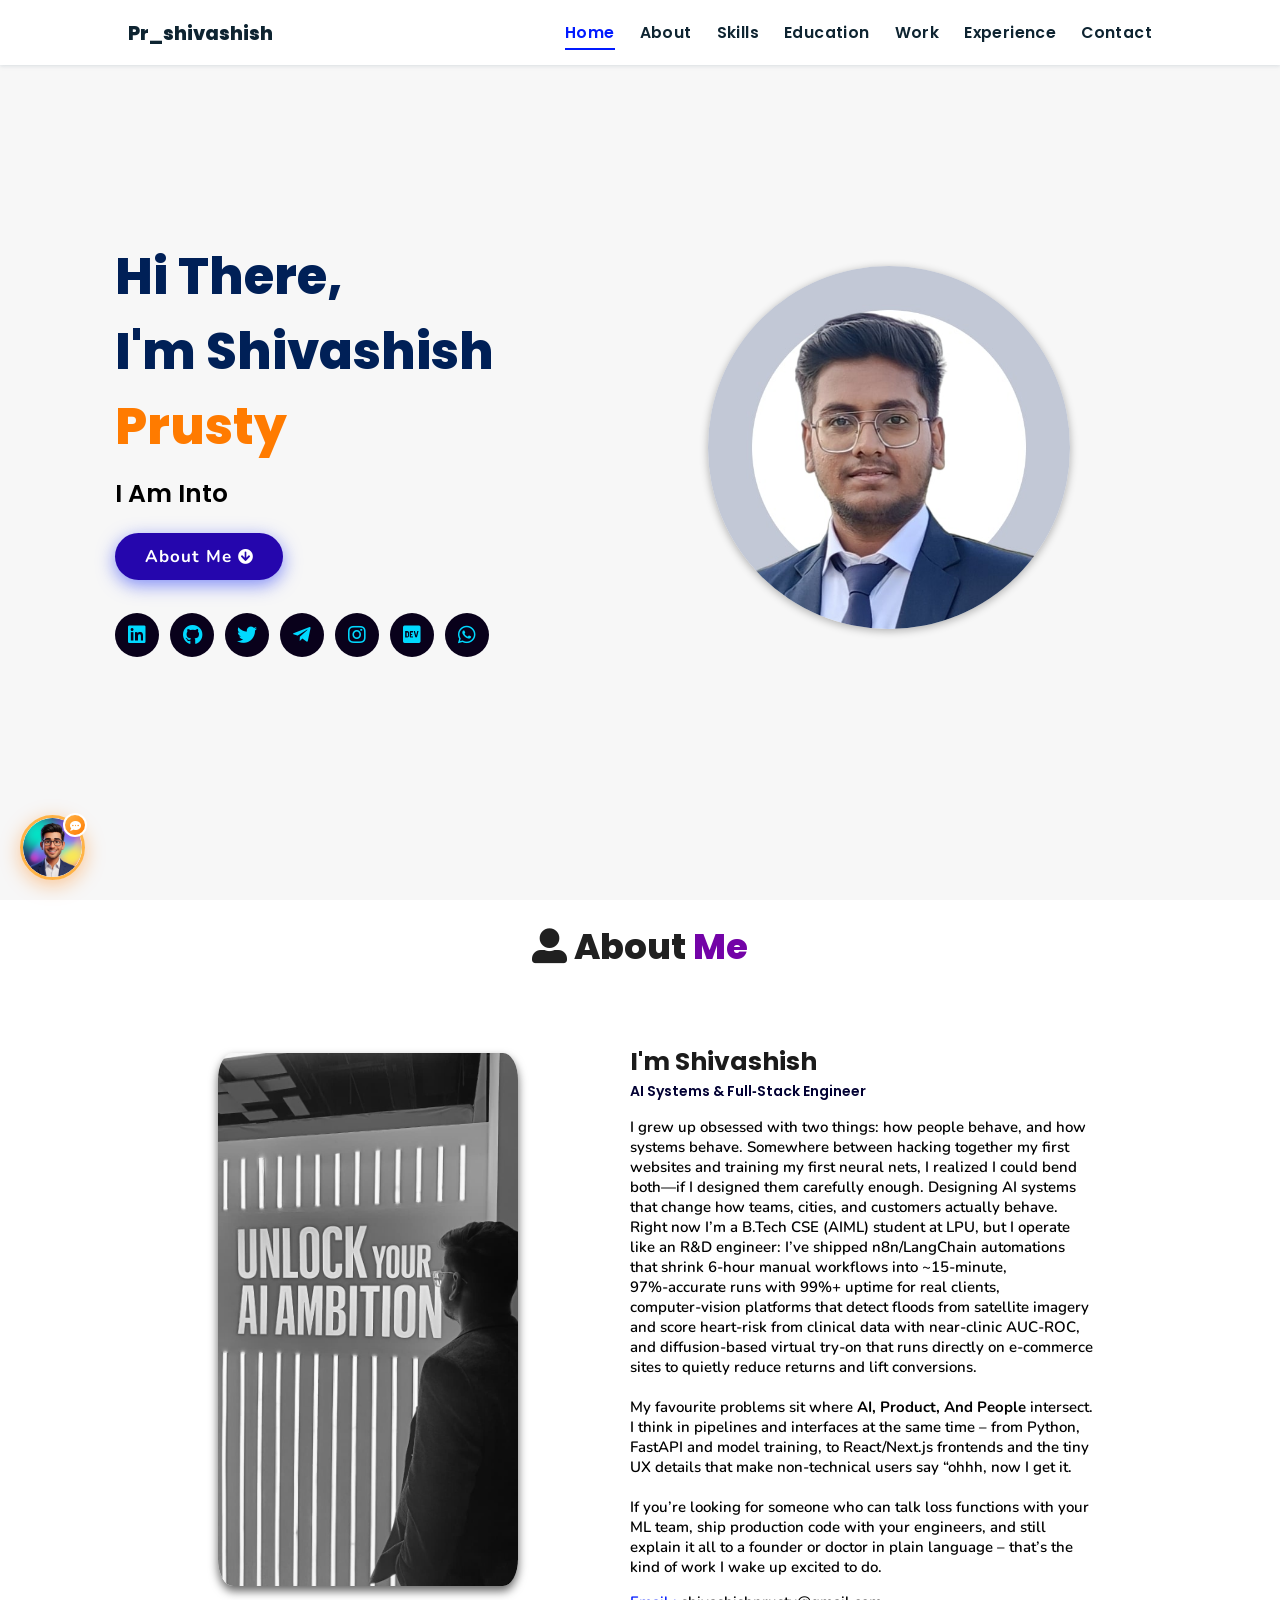
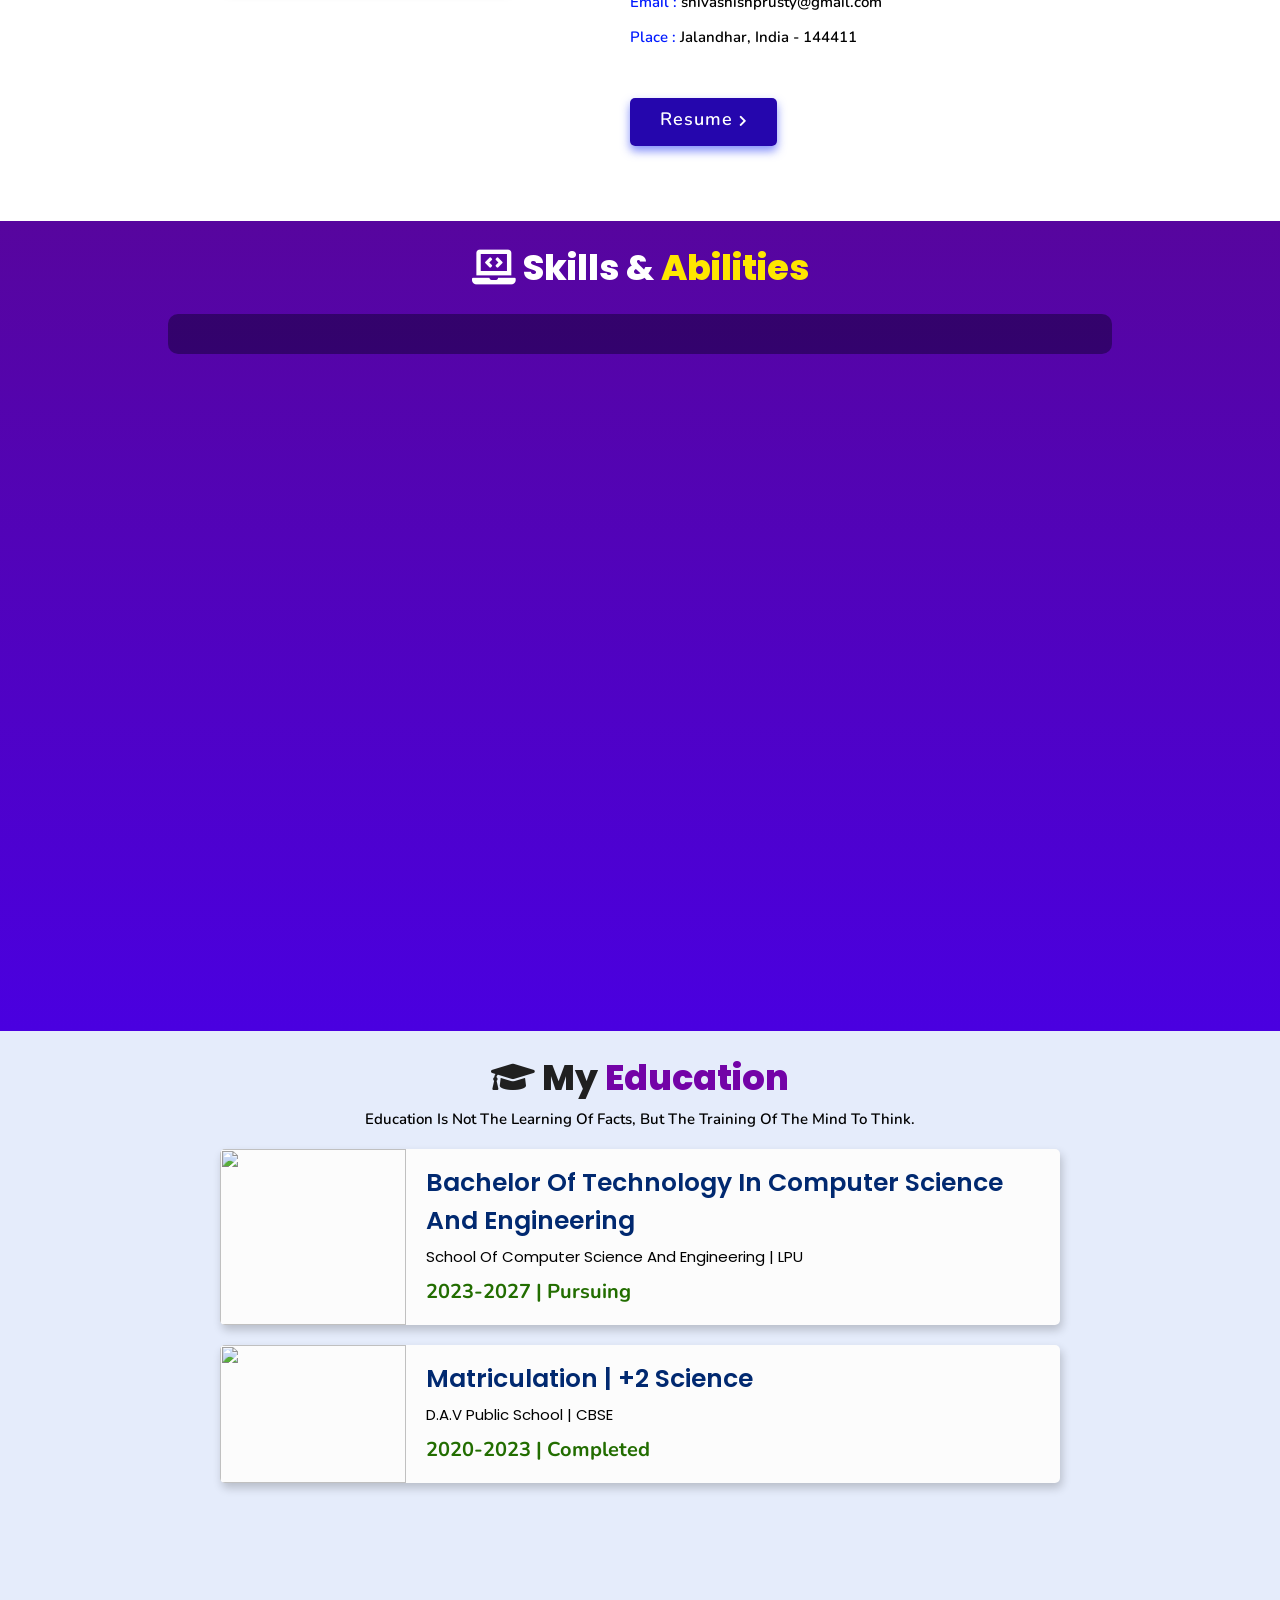
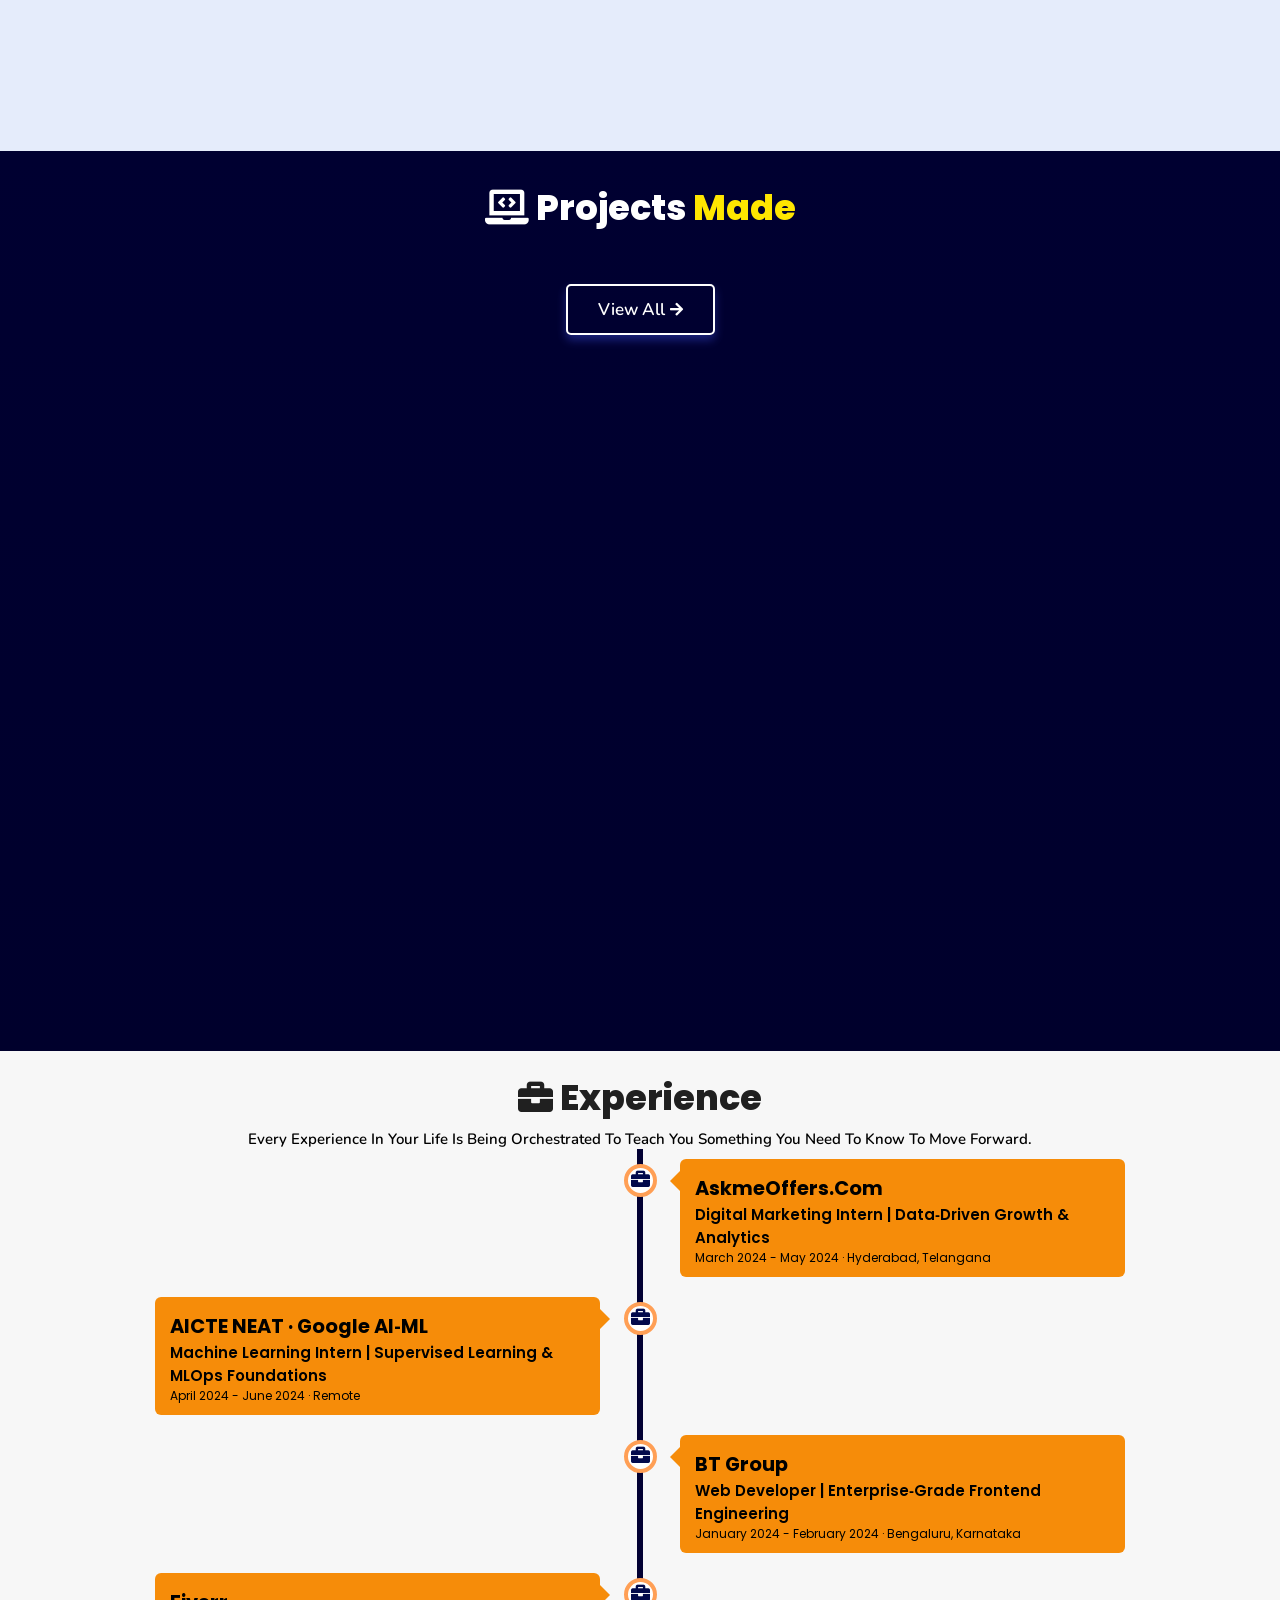
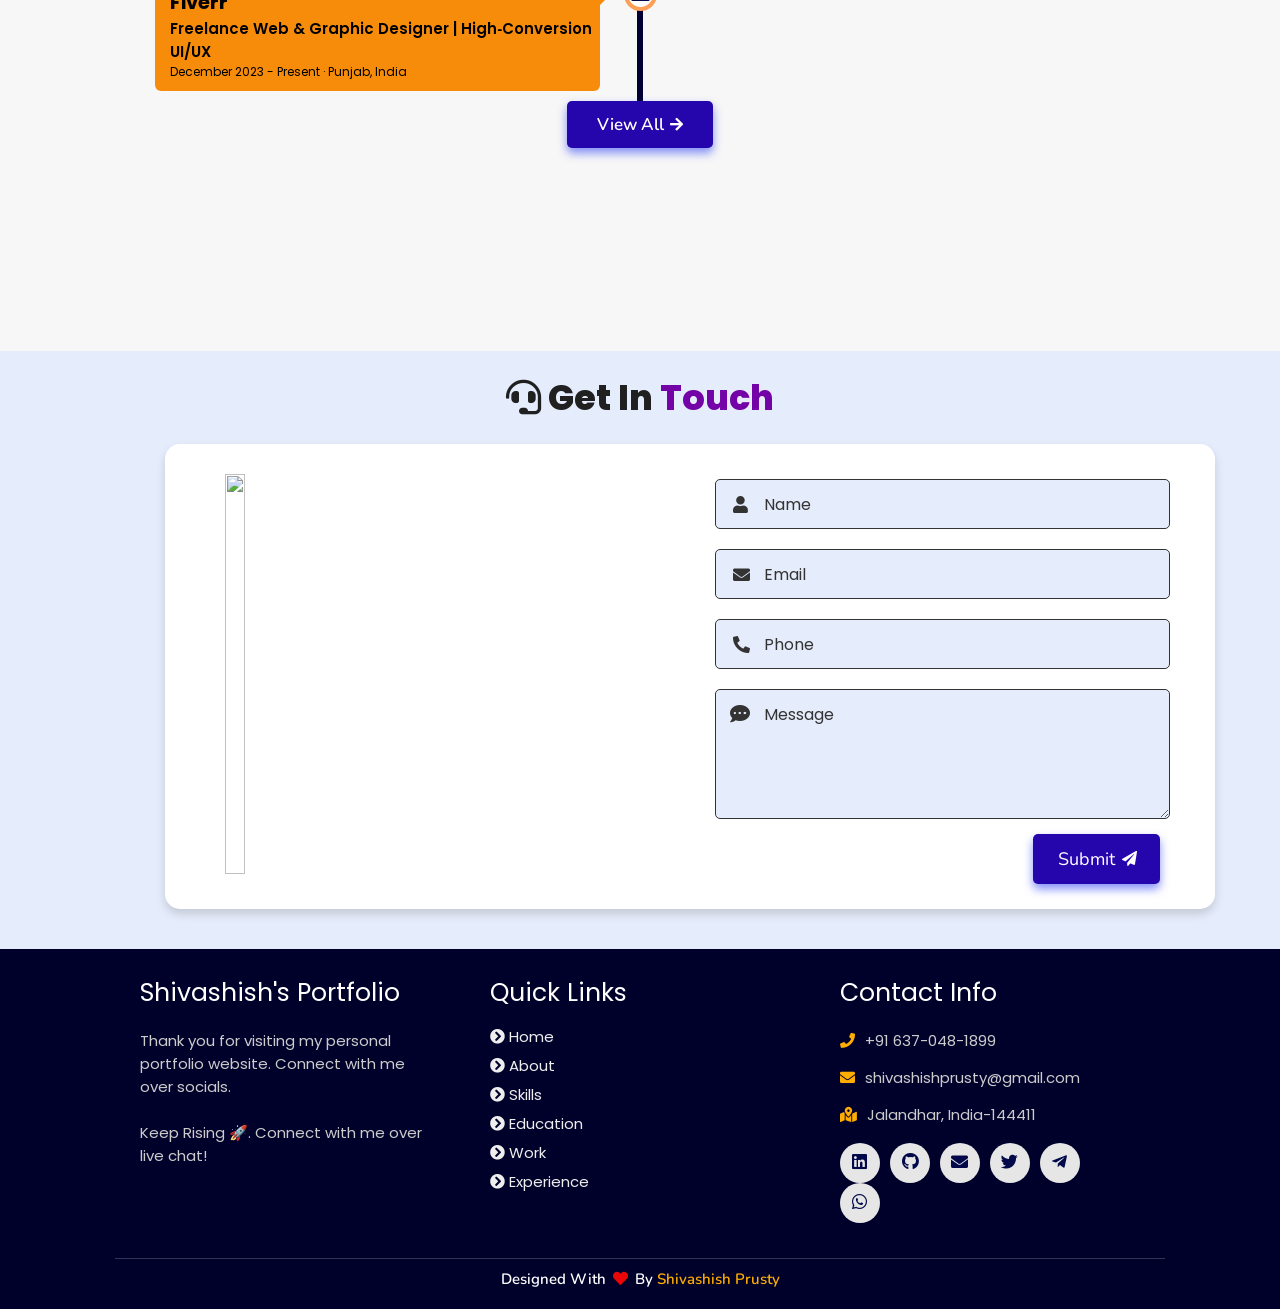
==== commit 93d9819a: "social connection bar integrated" ====
--- a/index.html
+++ b/index.html
@@ -26,6 +26,19 @@
   <!-- <div class="loader-container">
   <img draggable="false" src="./assets/images/preloader.gif" alt="">
 </div> -->
+
+  <!-- Premium Sticky Social Bar -->
+  <div class="sticky-social-bar" id="sticky-social-bar">
+    <ul class="social-icons">
+      <li><a class="linkedin" aria-label="LinkedIn" href="https://www.linkedin.com/in/shivashish-prusty-9a134429a/" target="_blank"><i class="fab fa-linkedin"></i></a></li>
+      <li><a class="github" aria-label="GitHub" href="https://github.com/PrShivashish" target="_blank"><i class="fab fa-github"></i></a></li>
+      <li><a class="twitter" aria-label="Twitter" href="https://twitter.com/Shivash83784685" target="_blank"><i class="fab fa-twitter"></i></a></li>
+      <li><a class="telegram" aria-label="Telegram" href="https://t.me/pr_shivashish" target="_blank"><i class="fab fa-telegram-plane"></i></a></li>
+      <li><a class="instagram" aria-label="Instagram" href="https://www.instagram.com/pr_shivashish?igsh=dzk5cTVoMHN5bHEx" target="_blank"><i class="fab fa-instagram"></i></a></li>
+      <li><a class="dev" aria-label="Dev" href="#" target="_blank"><i class="fab fa-dev"></i></a></li>
+      <li><a class="whatsapp" aria-label="WhatsApp" href="https://wa.me/916370481899?text=Hey%20Shivashish!%20%F0%9F%91%8B%20Just%20explored%20your%20portfolio%20and%20I%27m%20super%20impressed!%20Let%27s%20connect%20and%20chat%20about%20some%20highly%20impactful%20ideas!%20%F0%9F%9A%80" target="_blank"><i class="fab fa-whatsapp"></i></a></li>
+    </ul>
+  </div>
 
   <!-- navbar starts -->
   <header>
@@ -71,6 +84,7 @@
               href="https://www.instagram.com/pr_shivashish?igsh=dzk5cTVoMHN5bHEx"><i class="fab fa-instagram"
                 target="_blank"></i></a></li>
           <li><a class="dev" aria-label="Dev" href="#" target="_blank"><i class="fab fa-dev"></i></a></li>
+          <li><a class="whatsapp" aria-label="WhatsApp" href="https://wa.me/916370481899?text=Hey%20Shivashish!%20%F0%9F%91%8B%20Just%20explored%20your%20portfolio%20and%20I%27m%20super%20impressed!%20Let%27s%20connect%20and%20chat%20about%20some%20highly%20impactful%20ideas!%20%F0%9F%9A%80" target="_blank"><i class="fab fa-whatsapp"></i></a></li>
         </ul>
       </div>
     </div>
@@ -379,6 +393,7 @@
           <a href="mailto:shivashishprusty@gmail.com" class="fas fa-envelope" aria-label="Mail" target="_blank"></a>
           <a href="https://twitter.com/Shivash83784685" class="fab fa-twitter" aria-label="Twitter" target="_blank"></a>
           <a href="https://t.me/pr_shivashish" class="fab fa-telegram-plane" aria-label="Telegram" target="_blank"></a>
+          <a href="https://wa.me/916370481899?text=Hey%20Shivashish!%20%F0%9F%91%8B%20Just%20explored%20your%20portfolio%20and%20I%27m%20super%20impressed!%20Let%27s%20connect%20and%20chat%20about%20some%20highly%20impactful%20ideas!%20%F0%9F%9A%80" class="fab fa-whatsapp" aria-label="WhatsApp" target="_blank"></a>
         </div>
       </div>
     </div>
@@ -456,9 +471,7 @@
     </div>
   </div>
   <!-- Custom AI Chatbot Ends -->
-
   <script src="./assets/js/script.js"></script>
-
 </body>
 
 </html>
--- a/assets/css/style.css
+++ b/assets/css/style.css
@@ -1796,4 +1796,119 @@
 
 /* ==========================================
    CUSTOM AI CHATBOT ENDS 
-   ========================================== */+   ========================================== */
+
+/* ==========================================
+   PREMIUM STICKY SOCIAL BAR
+   ========================================== */
+.sticky-social-bar {
+  position: fixed;
+  top: 50%;
+  right: 0;
+  transform: translateY(-50%) translateX(150px);
+  display: flex;
+  flex-direction: column;
+  gap: 1.2rem;
+  background: rgba(14, 15, 49, 0.45);
+  backdrop-filter: blur(12px);
+  -webkit-backdrop-filter: blur(12px);
+  border: 1px solid rgba(255, 255, 255, 0.1);
+  border-right: none;
+  border-radius: 20px 0 0 20px;
+  padding: 1.5rem 1rem;
+  z-index: 1000;
+  opacity: 0;
+  pointer-events: none;
+  transition: all 0.6s cubic-bezier(0.68, -0.55, 0.265, 1.55);
+  box-shadow: -10px 0 30px rgba(0, 0, 0, 0.3);
+}
+
+.sticky-social-bar.show {
+  transform: translateY(-50%) translateX(0);
+  opacity: 1;
+  pointer-events: auto;
+}
+
+.sticky-social-bar .social-icons {
+  display: flex;
+  flex-direction: column;
+  gap: 1.5rem;
+  margin: 0;
+  padding: 0;
+  list-style: none;
+}
+
+.sticky-social-bar .social-icons li a {
+  display: flex;
+  justify-content: center;
+  align-items: center;
+  width: 45px;
+  height: 45px;
+  border-radius: 50%;
+  background: rgba(255, 255, 255, 0.05);
+  color: #fff;
+  font-size: 1.4rem;
+  text-decoration: none;
+  transition: all 0.3s ease;
+  position: relative;
+}
+
+.sticky-social-bar .social-icons li a::before {
+  content: '';
+  position: absolute;
+  top: 0;
+  left: 0;
+  width: 100%;
+  height: 100%;
+  border-radius: 50%;
+  background: inherit;
+  filter: blur(8px);
+  opacity: 0;
+  transition: all 0.3s ease;
+  z-index: -1;
+}
+
+.sticky-social-bar .social-icons li a:hover {
+  transform: scale(1.2) translateY(-4px);
+  background: #fff;
+}
+
+.sticky-social-bar .social-icons li a:hover::before {
+  opacity: 0.8;
+}
+
+/* Specific Brand Hover Colors */
+.sticky-social-bar .social-icons li a.linkedin:hover {
+  color: #0e76a8;
+  box-shadow: 0 5px 15px rgba(14, 118, 168, 0.4);
+}
+.sticky-social-bar .social-icons li a.github:hover {
+  color: #333;
+  box-shadow: 0 5px 15px rgba(255, 255, 255, 0.4);
+}
+.sticky-social-bar .social-icons li a.twitter:hover {
+  color: #1da1f2;
+  box-shadow: 0 5px 15px rgba(29, 161, 242, 0.4);
+}
+.sticky-social-bar .social-icons li a.telegram:hover {
+  color: #0088cc;
+  box-shadow: 0 5px 15px rgba(0, 136, 204, 0.4);
+}
+.sticky-social-bar .social-icons li a.instagram:hover {
+  color: #e1306c;
+  box-shadow: 0 5px 15px rgba(225, 48, 108, 0.4);
+}
+.sticky-social-bar .social-icons li a.dev:hover {
+  color: #000000;
+  box-shadow: 0 5px 15px rgba(255, 255, 255, 0.3);
+}
+.sticky-social-bar .social-icons li a.whatsapp:hover {
+  color: #25D366;
+  box-shadow: 0 5px 15px rgba(37, 211, 102, 0.4);
+}
+
+@media(max-width: 768px) {
+  .sticky-social-bar {
+    display: none; /* Keep mobile clean from edge clutter */
+  }
+}
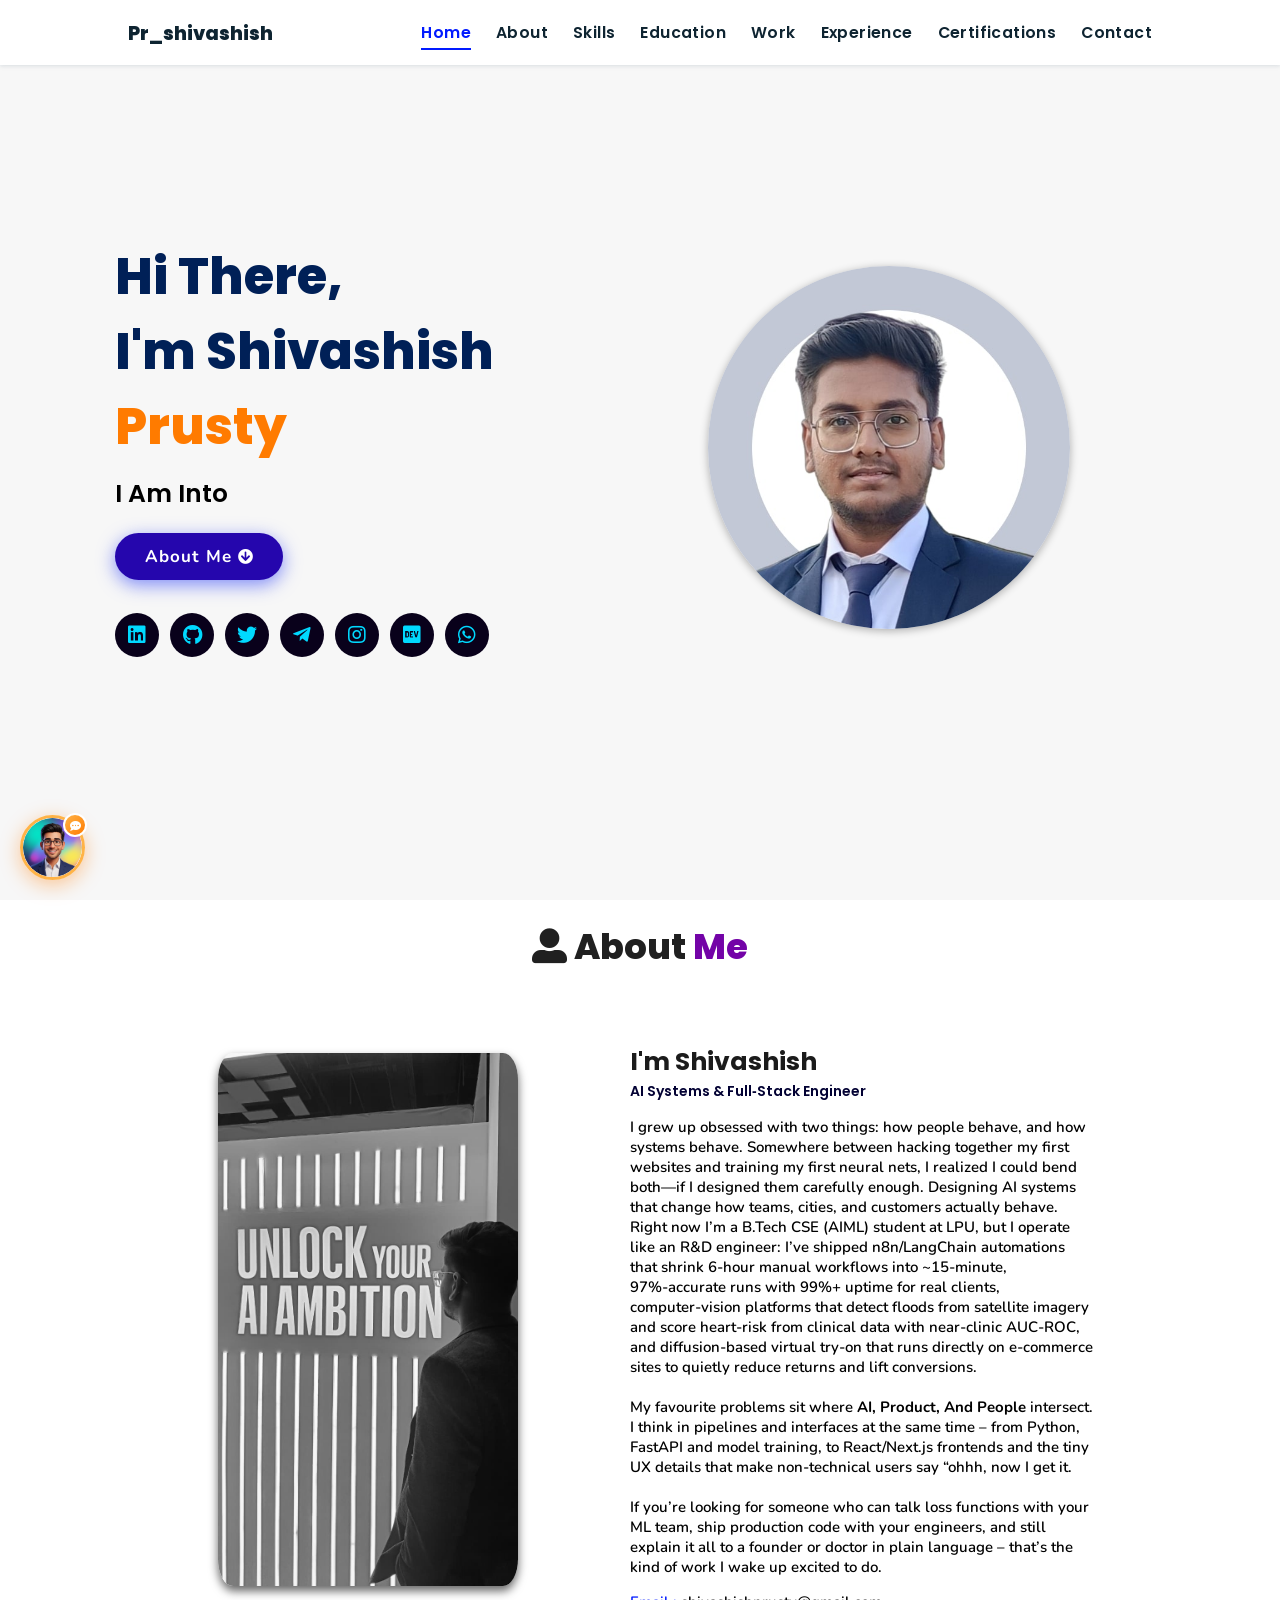
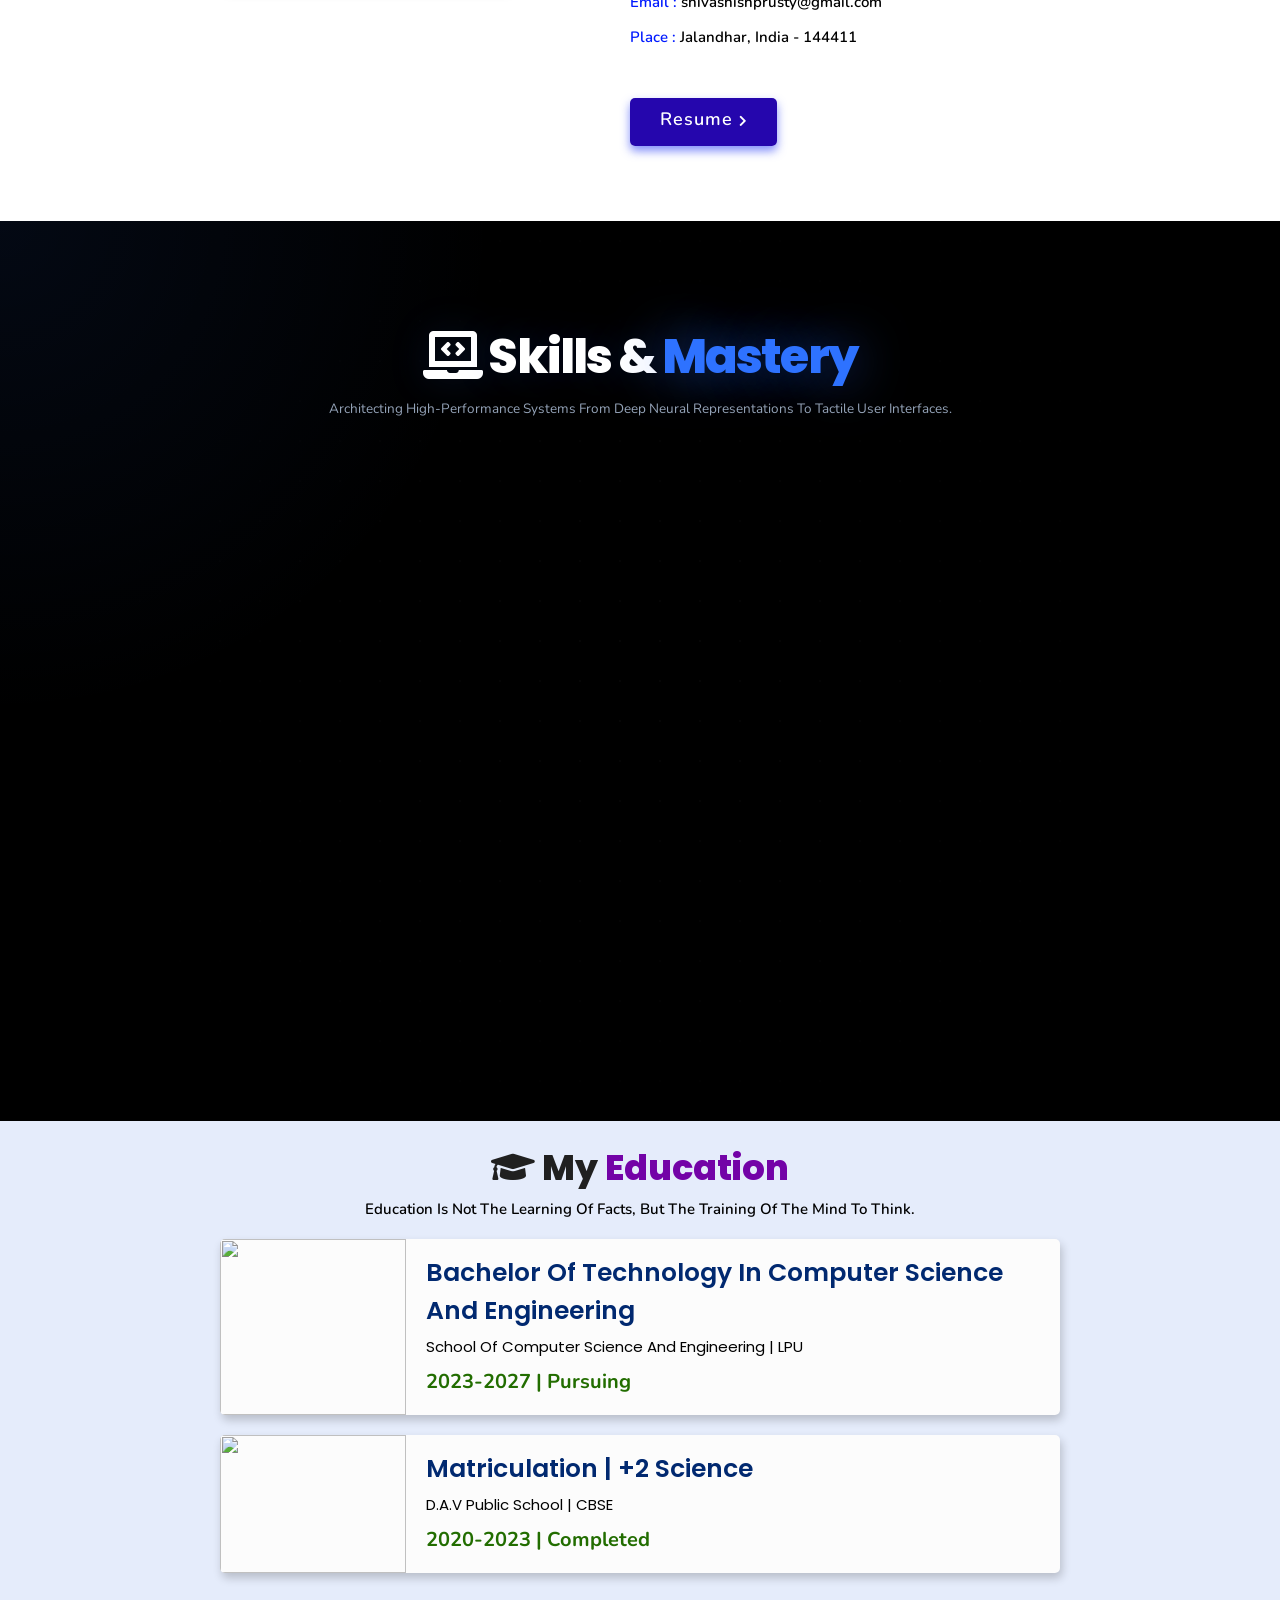
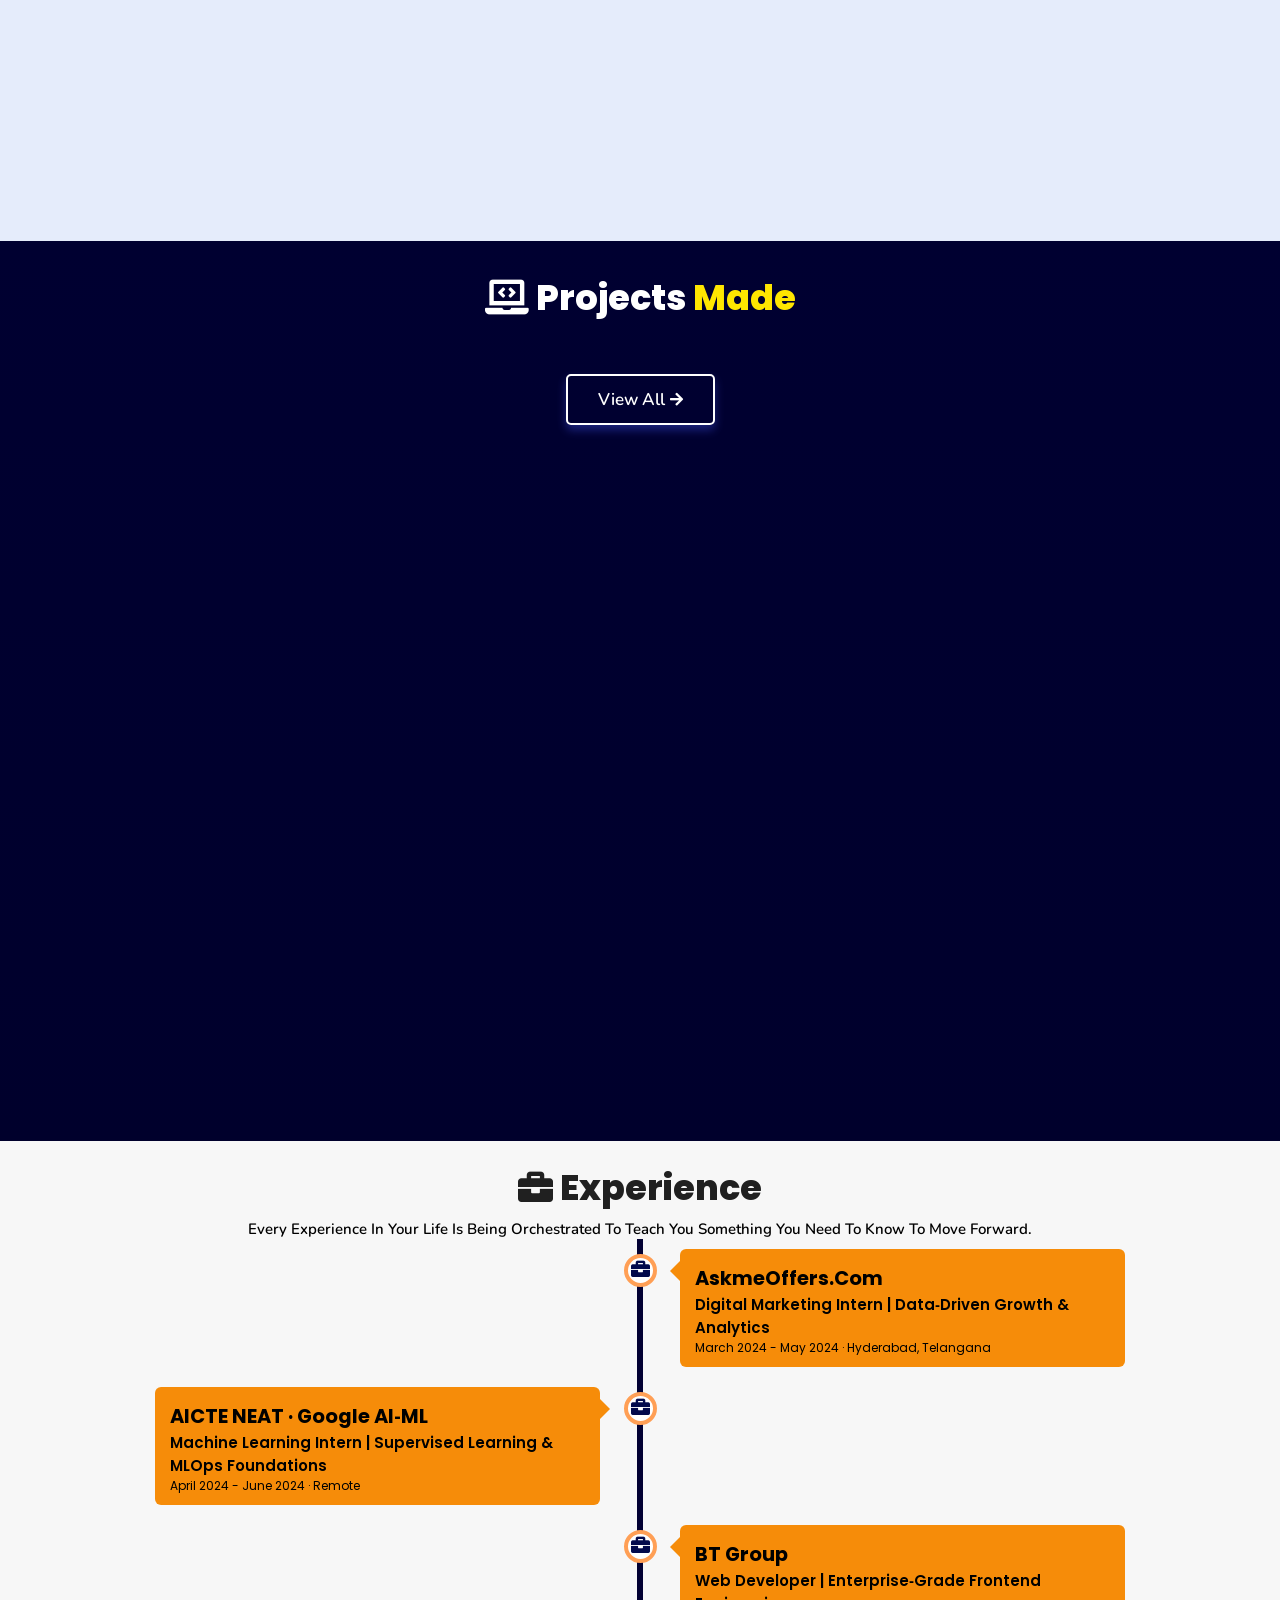
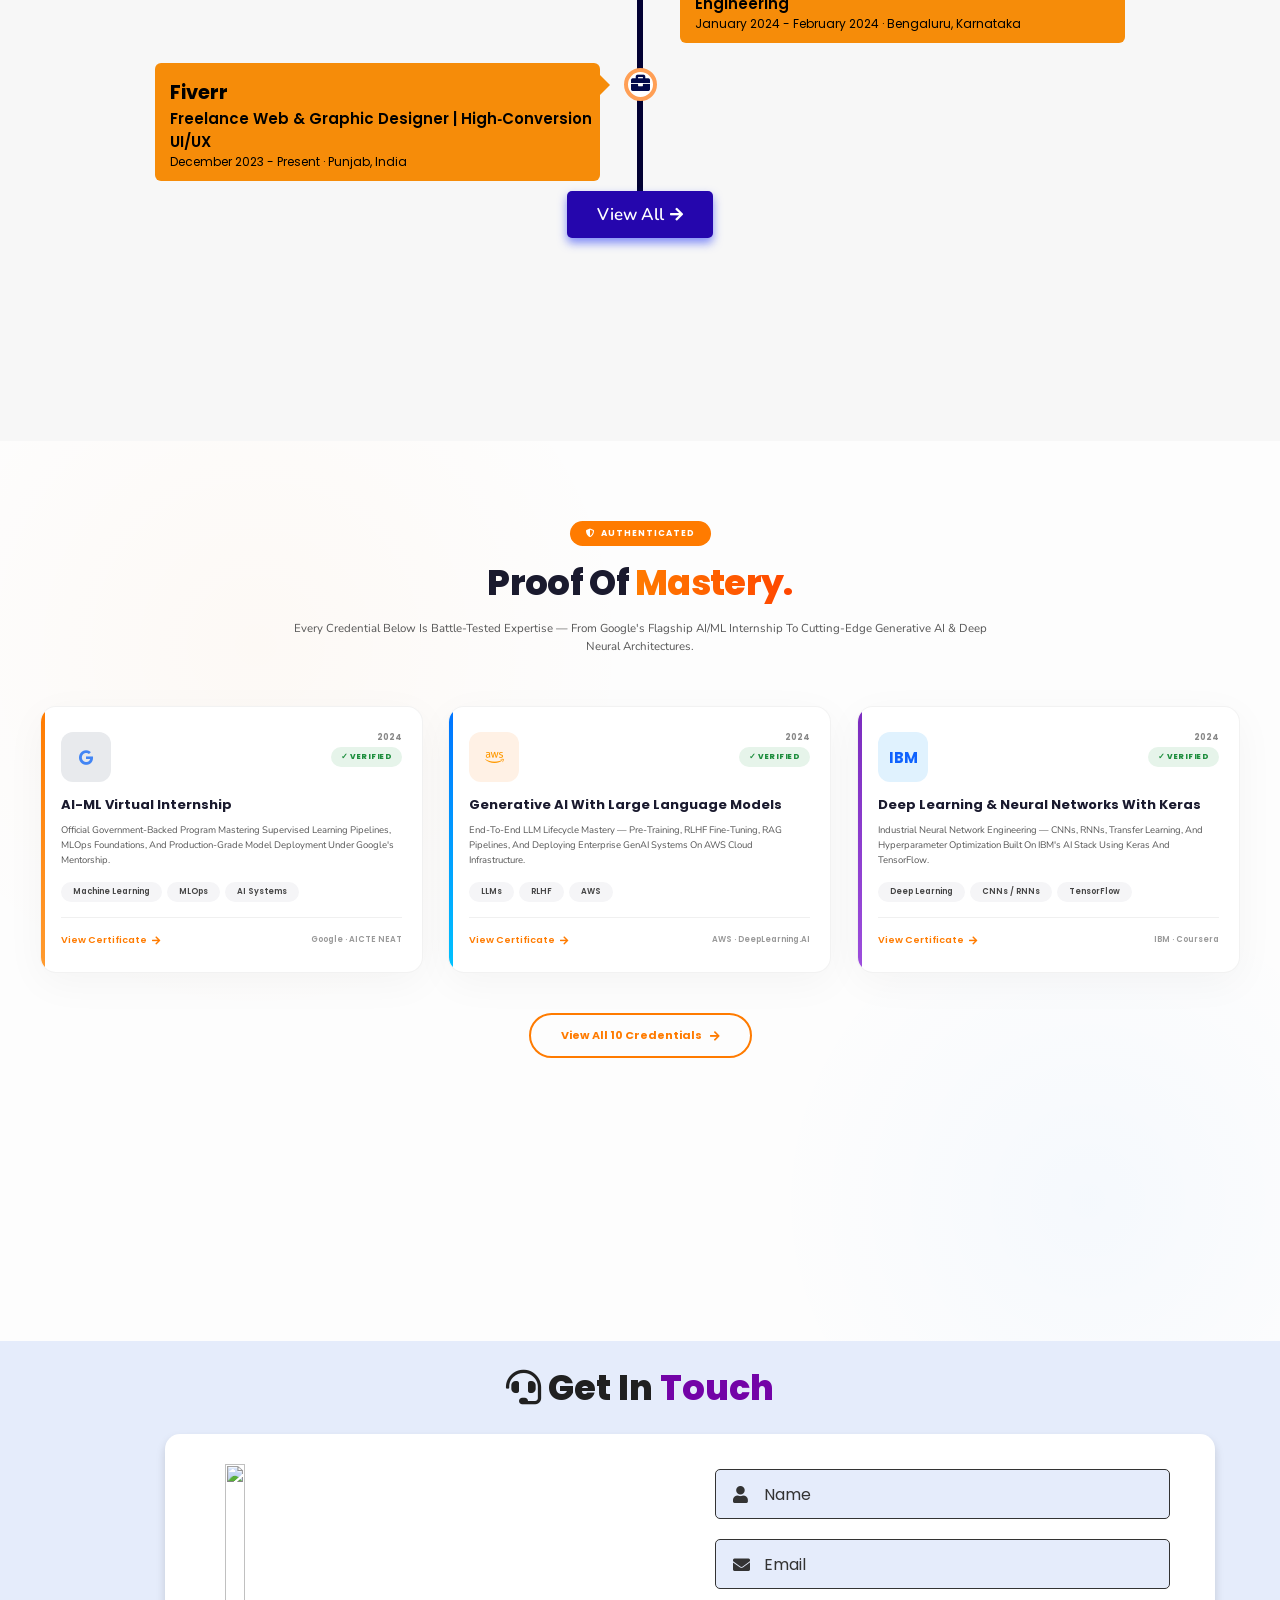
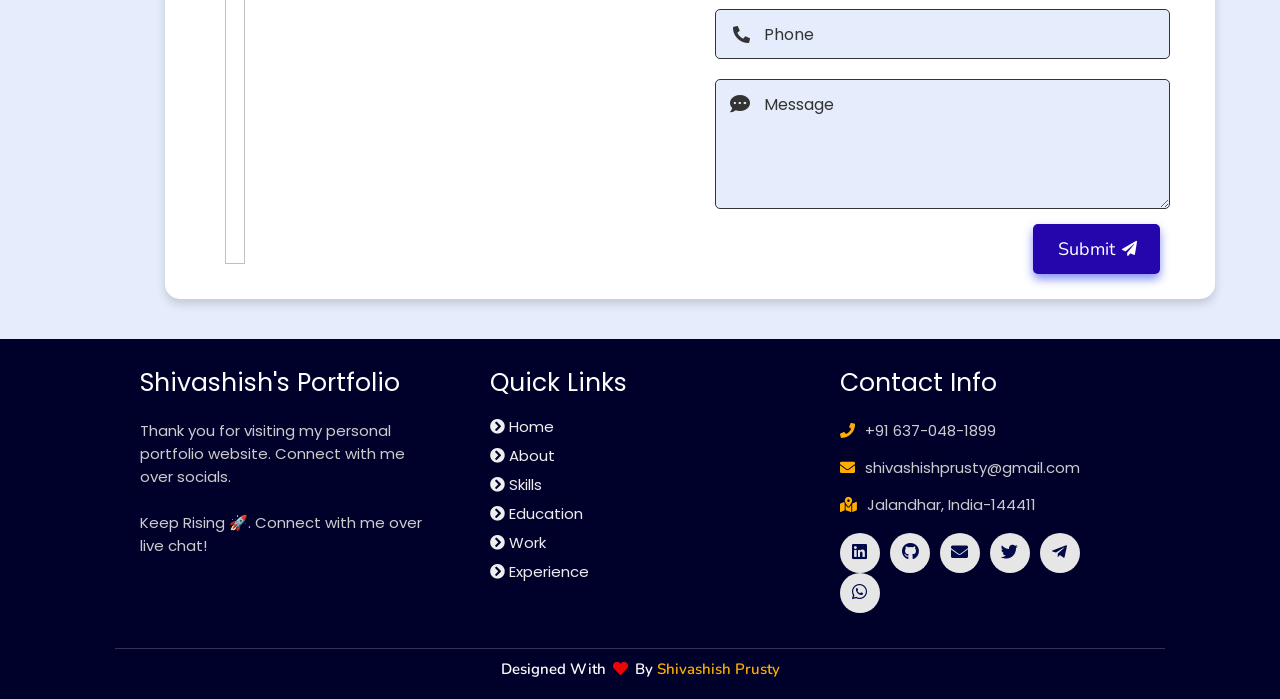
==== commit 6d0c2849: "feat(ui): engineer elite 3D netflix-style certifications and vault blue skills sections" ====
--- a/index.html
+++ b/index.html
@@ -30,13 +30,21 @@
   <!-- Premium Sticky Social Bar -->
   <div class="sticky-social-bar" id="sticky-social-bar">
     <ul class="social-icons">
-      <li><a class="linkedin" aria-label="LinkedIn" href="https://www.linkedin.com/in/shivashish-prusty-9a134429a/" target="_blank"><i class="fab fa-linkedin"></i></a></li>
-      <li><a class="github" aria-label="GitHub" href="https://github.com/PrShivashish" target="_blank"><i class="fab fa-github"></i></a></li>
-      <li><a class="twitter" aria-label="Twitter" href="https://twitter.com/Shivash83784685" target="_blank"><i class="fab fa-twitter"></i></a></li>
-      <li><a class="telegram" aria-label="Telegram" href="https://t.me/pr_shivashish" target="_blank"><i class="fab fa-telegram-plane"></i></a></li>
-      <li><a class="instagram" aria-label="Instagram" href="https://www.instagram.com/pr_shivashish?igsh=dzk5cTVoMHN5bHEx" target="_blank"><i class="fab fa-instagram"></i></a></li>
+      <li><a class="linkedin" aria-label="LinkedIn" href="https://www.linkedin.com/in/shivashish-prusty-9a134429a/"
+          target="_blank"><i class="fab fa-linkedin"></i></a></li>
+      <li><a class="github" aria-label="GitHub" href="https://github.com/PrShivashish" target="_blank"><i
+            class="fab fa-github"></i></a></li>
+      <li><a class="twitter" aria-label="Twitter" href="https://twitter.com/Shivash83784685" target="_blank"><i
+            class="fab fa-twitter"></i></a></li>
+      <li><a class="telegram" aria-label="Telegram" href="https://t.me/pr_shivashish" target="_blank"><i
+            class="fab fa-telegram-plane"></i></a></li>
+      <li><a class="instagram" aria-label="Instagram"
+          href="https://www.instagram.com/pr_shivashish?igsh=dzk5cTVoMHN5bHEx" target="_blank"><i
+            class="fab fa-instagram"></i></a></li>
       <li><a class="dev" aria-label="Dev" href="#" target="_blank"><i class="fab fa-dev"></i></a></li>
-      <li><a class="whatsapp" aria-label="WhatsApp" href="https://wa.me/916370481899?text=Hey%20Shivashish!%20%F0%9F%91%8B%20Just%20explored%20your%20portfolio%20and%20I%27m%20super%20impressed!%20Let%27s%20connect%20and%20chat%20about%20some%20highly%20impactful%20ideas!%20%F0%9F%9A%80" target="_blank"><i class="fab fa-whatsapp"></i></a></li>
+      <li><a class="whatsapp" aria-label="WhatsApp"
+          href="https://wa.me/916370481899?text=Hey%20Shivashish!%20%F0%9F%91%8B%20Just%20explored%20your%20portfolio%20and%20I%27m%20super%20impressed!%20Let%27s%20connect%20and%20chat%20about%20some%20highly%20impactful%20ideas!%20%F0%9F%9A%80"
+          target="_blank"><i class="fab fa-whatsapp"></i></a></li>
     </ul>
   </div>
 
@@ -53,6 +61,7 @@
         <li><a href="#education">Education</a></li>
         <li><a href="#work">Work</a></li>
         <li><a href="#experience">Experience</a></li>
+        <li><a href="#certifications">Certifications</a></li>
         <li><a href="#contact">Contact</a></li>
       </ul>
     </nav>
@@ -84,7 +93,9 @@
               href="https://www.instagram.com/pr_shivashish?igsh=dzk5cTVoMHN5bHEx"><i class="fab fa-instagram"
                 target="_blank"></i></a></li>
           <li><a class="dev" aria-label="Dev" href="#" target="_blank"><i class="fab fa-dev"></i></a></li>
-          <li><a class="whatsapp" aria-label="WhatsApp" href="https://wa.me/916370481899?text=Hey%20Shivashish!%20%F0%9F%91%8B%20Just%20explored%20your%20portfolio%20and%20I%27m%20super%20impressed!%20Let%27s%20connect%20and%20chat%20about%20some%20highly%20impactful%20ideas!%20%F0%9F%9A%80" target="_blank"><i class="fab fa-whatsapp"></i></a></li>
+          <li><a class="whatsapp" aria-label="WhatsApp"
+              href="https://wa.me/916370481899?text=Hey%20Shivashish!%20%F0%9F%91%8B%20Just%20explored%20your%20portfolio%20and%20I%27m%20super%20impressed!%20Let%27s%20connect%20and%20chat%20about%20some%20highly%20impactful%20ideas!%20%F0%9F%9A%80"
+              target="_blank"><i class="fab fa-whatsapp"></i></a></li>
         </ul>
       </div>
     </div>
@@ -150,24 +161,19 @@
   </section>
   <!-- about section ends -->
 
-  <!-- skills section starts -->
-  <section class="skills" id="skills">
-
-    <h2 class="heading"><i class="fas fa-laptop-code"></i> Skills & <span>Abilities</span></h2>
-
-    <div class="container">
-      <div class="row" id="skillsContainer">
-
-        <!-- <div class="bar">
-              <div class="info">
-                <img src="https://img.icons8.com/color/48/000000/adobe-xd.png"/>
-                <span>AdobeXD</span>
-              </div>
-            </div> -->
-
-      </div>
-    </div>
-  </section>
+  <!-- skills section starts (Elite Architect Edition) -->
+  <section class="elite-skills-section" id="skills">
+    <div class="skills-spotlight" id="skillsSpotlight"></div>
+    <div class="elite-skills-container">
+      <h2 class="elite-skills-heading"><i class="fas fa-laptop-code"></i> Skills & <span>Mastery</span></h2>
+      <p class="elite-skills-sub">Architecting high-performance systems from deep neural representations to tactile user interfaces.</p>
+
+      <div class="elite-skills-grid" id="skillsContainer">
+        <!-- JavaScript will inject the 3 Elite Category cards here -->
+      </div>
+    </div>
+  </section>
+  <!-- skills section ends -->
   <!-- skills section ends -->
 
 
@@ -317,6 +323,95 @@
   </section>
   <!-- experience section ends -->
 
+  <!-- certifications section starts -->
+  <section class="home-certifications" id="certifications">
+    <div class="home-cert-container">
+      <div class="home-cert-header">
+        <span class="vault-shield-badge"><i class="fas fa-shield-alt"></i> Authenticated</span>
+        <h2 class="elite-cert-heading">Proof of <span>Mastery.</span></h2>
+        <p class="elite-cert-sub">Every credential below is battle-tested expertise — from Google's flagship AI/ML
+          internship to cutting-edge Generative AI & Deep Neural Architectures.</p>
+      </div>
+
+      <div class="home-cert-grid">
+        <!-- Google AI-ML -->
+        <div class="cert-vault-card cert-vault-card--orange tilt" data-tilt>
+          <div class="cert-vault-card-header">
+            <div class="cert-vault-issuer-badge cert-vault-badge--google"><i class="fab fa-google"></i></div>
+            <div class="cert-vault-card-meta">
+              <span class="cert-vault-year">2024</span>
+              <span class="cert-vault-verified">&#10003; VERIFIED</span>
+            </div>
+          </div>
+          <h3 class="cert-vault-card-title">AI-ML Virtual Internship</h3>
+          <p class="cert-vault-card-desc">Official government-backed program mastering supervised learning pipelines,
+            MLOps foundations, and production-grade model deployment under Google's mentorship.</p>
+          <div class="cert-vault-card-tags">
+            <span>Machine Learning</span>
+            <span>MLOps</span>
+            <span>AI Systems</span>
+          </div>
+          <div class="cert-vault-card-footer">
+            <a href="/certifications" class="cert-vault-cta">View Certificate <i class="fas fa-arrow-right"></i></a>
+            <span class="cert-vault-issuer-name">Google · AICTE NEAT</span>
+          </div>
+        </div>
+
+        <!-- AWS GenAI -->
+        <div class="cert-vault-card cert-vault-card--blue tilt" data-tilt>
+          <div class="cert-vault-card-header">
+            <div class="cert-vault-issuer-badge cert-vault-badge--aws"><i class="fab fa-aws"></i></div>
+            <div class="cert-vault-card-meta">
+              <span class="cert-vault-year">2024</span>
+              <span class="cert-vault-verified">&#10003; VERIFIED</span>
+            </div>
+          </div>
+          <h3 class="cert-vault-card-title">Generative AI with Large Language Models</h3>
+          <p class="cert-vault-card-desc">End-to-end LLM lifecycle mastery — pre-training, RLHF fine-tuning, RAG
+            pipelines, and deploying enterprise GenAI systems on AWS cloud infrastructure.</p>
+          <div class="cert-vault-card-tags">
+            <span>LLMs</span>
+            <span>RLHF</span>
+            <span>AWS</span>
+          </div>
+          <div class="cert-vault-card-footer">
+            <a href="/certifications" class="cert-vault-cta">View Certificate <i class="fas fa-arrow-right"></i></a>
+            <span class="cert-vault-issuer-name">AWS · DeepLearning.AI</span>
+          </div>
+        </div>
+
+        <!-- IBM Deep Learning -->
+        <div class="cert-vault-card cert-vault-card--purple tilt" data-tilt>
+          <div class="cert-vault-card-header">
+            <div class="cert-vault-issuer-badge cert-vault-badge--ibm">IBM</div>
+            <div class="cert-vault-card-meta">
+              <span class="cert-vault-year">2024</span>
+              <span class="cert-vault-verified">&#10003; VERIFIED</span>
+            </div>
+          </div>
+          <h3 class="cert-vault-card-title">Deep Learning & Neural Networks with Keras</h3>
+          <p class="cert-vault-card-desc">Industrial neural network engineering — CNNs, RNNs, transfer learning, and
+            hyperparameter optimization built on IBM's AI stack using Keras and TensorFlow.</p>
+          <div class="cert-vault-card-tags">
+            <span>Deep Learning</span>
+            <span>CNNs / RNNs</span>
+            <span>TensorFlow</span>
+          </div>
+          <div class="cert-vault-card-footer">
+            <a href="/certifications" class="cert-vault-cta">View Certificate <i class="fas fa-arrow-right"></i></a>
+            <span class="cert-vault-issuer-name">IBM · Coursera</span>
+          </div>
+        </div>
+      </div>
+
+      <div class="viewall home-cert-viewall">
+        <a href="/certifications" class="cert-btn"><span>View All 10 Credentials</span>
+          <i class="fas fa-arrow-right"></i>
+        </a>
+      </div>
+    </div>
+  </section>
+  <!-- certifications section ends -->
 
   <!-- contact section starts -->
   <section class="contact" id="contact">
@@ -393,7 +488,8 @@
           <a href="mailto:shivashishprusty@gmail.com" class="fas fa-envelope" aria-label="Mail" target="_blank"></a>
           <a href="https://twitter.com/Shivash83784685" class="fab fa-twitter" aria-label="Twitter" target="_blank"></a>
           <a href="https://t.me/pr_shivashish" class="fab fa-telegram-plane" aria-label="Telegram" target="_blank"></a>
-          <a href="https://wa.me/916370481899?text=Hey%20Shivashish!%20%F0%9F%91%8B%20Just%20explored%20your%20portfolio%20and%20I%27m%20super%20impressed!%20Let%27s%20connect%20and%20chat%20about%20some%20highly%20impactful%20ideas!%20%F0%9F%9A%80" class="fab fa-whatsapp" aria-label="WhatsApp" target="_blank"></a>
+          <a href="https://wa.me/916370481899?text=Hey%20Shivashish!%20%F0%9F%91%8B%20Just%20explored%20your%20portfolio%20and%20I%27m%20super%20impressed!%20Let%27s%20connect%20and%20chat%20about%20some%20highly%20impactful%20ideas!%20%F0%9F%9A%80"
+            class="fab fa-whatsapp" aria-label="WhatsApp" target="_blank"></a>
         </div>
       </div>
     </div>
@@ -471,6 +567,7 @@
     </div>
   </div>
   <!-- Custom AI Chatbot Ends -->
+  <script src="./assets/js/env.js"></script>
   <script src="./assets/js/script.js"></script>
 </body>
 
--- a/assets/css/style.css
+++ b/assets/css/style.css
@@ -539,92 +539,257 @@
 /* about media queries ends*/
 /* about section ends */
 
-/* skills section starts */
-.skills {
-  min-height: 90vh;
-  background: linear-gradient(to bottom, #57059e, #4a00e0);
-}
-
-.skills h2 {
-  color: #fff;
-}
-
-.skills .heading span {
-  color: rgb(255, 230, 0);
-}
-
-.skills .container {
-  background: rgba(0, 0, 22, 0.4);
-  color: #fff;
-  border-radius: 1rem;
-  padding: 2rem;
-  width: 90%;
-  margin: auto;
-  margin-top: 2rem;
-}
-
-.skills .container .row {
+/* ======================== LUMINOUS SYMMETRICAL VAULT (MASTERPIECE) ======================== */
+.elite-skills-section {
+  position: relative;
+  min-height: 100vh;
+  background: #000000;
+  padding: 10rem 2rem 8rem;
+  color: #f8fafc;
+  overflow: hidden;
+  z-index: 1;
+}
+
+/* Kinetic Blueprint Grid */
+.elite-skills-section::before {
+  content: '';
+  position: absolute;
+  top: 0;
+  left: 0;
+  width: 100%;
+  height: 100%;
+  background-image: radial-gradient(rgba(255, 255, 255, 0.05) 1px, transparent 1px);
+  background-size: 40px 40px;
+  mask-image: radial-gradient(circle at center, black, transparent 80%);
+  -webkit-mask-image: radial-gradient(circle at center, black, transparent 80%);
+  z-index: -1;
+  opacity: 0.5;
+}
+
+/* Kinetic Mouse-Follow Spotlight */
+.skills-spotlight {
+  position: absolute;
+  top: var(--mouse-y, 0%);
+  left: var(--mouse-x, 0%);
+  width: 1000px;
+  height: 1000px;
+  background: radial-gradient(circle, rgba(46, 114, 255, 0.08) 0%, transparent 70%);
+  transform: translate(-50%, -50%);
+  pointer-events: none;
+  z-index: 0;
+}
+
+.elite-skills-container {
+  max-width: 1400px;
+  margin: 0 auto;
+  position: relative;
+  z-index: 2;
+}
+
+.elite-skills-heading {
+  font-family: "Poppins", sans-serif;
+  font-size: 4.8rem;
+  font-weight: 800;
+  color: #ffffff;
+  letter-spacing: -0.04em;
+  text-align: center;
+  margin-bottom: 0.5rem;
+  text-shadow: 0 0 40px rgba(46, 114, 255, 0.2);
+}
+
+.elite-skills-heading span {
+  color: #2E72FF;
+  text-shadow: 0 0 50px rgba(46, 114, 255, 0.6);
+}
+
+.elite-skills-sub {
+  font-family: "Nunito", sans-serif;
+  font-size: 1.35rem;
+  color: #94a3b8;
+  text-align: center;
+  max-width: 800px;
+  margin: 0 auto 7rem;
+  line-height: 1.6;
+}
+
+/* Symmetrical Grid (Architectural Balance) */
+.elite-skills-grid {
   display: grid;
-  grid-template-columns: repeat(6, 1fr);
-  flex-wrap: wrap;
-  gap: 1.8rem;
-}
-
-.skills .container .bar {
-  margin-bottom: 15px;
-  padding: 10px;
-  border-radius: 1rem;
-  box-shadow: 0 4px 10px rgba(0, 0, 0, 0.2);
-  background: rgba(0, 0, 22, 0.9);
-  transition: 0.2s;
-}
-
-.skills .container .bar:hover {
-  box-shadow: 0 8px 10px rgba(0, 2, 68, 0.8) !important;
-  background-color: rgba(0, 0, 0, 0.9) !important;
-}
-
-.skills .container .bar .info {
+  grid-template-columns: repeat(3, 1fr);
+  gap: 2.5rem;
+  align-items: stretch;
+}
+
+/* Card - Standard Architectural Perimeter */
+.bento-card {
+  position: relative;
+  background: rgba(255, 255, 255, 0.02);
+  backdrop-filter: blur(60px);
+  -webkit-backdrop-filter: blur(60px);
+  border-radius: 44px;
+  padding: 4.5rem 3.5rem;
+  display: flex;
+  flex-direction: column;
+  border: 1.5px solid rgba(255, 255, 255, 0.08);
+  transition: all 0.6s cubic-bezier(0.16, 1, 0.3, 1);
+  overflow: hidden;
+  box-shadow: 0 40px 80px rgba(0, 0, 0, 0.7);
+  background-clip: padding-box;
+}
+
+/* Atmospheric Volumetric Glows */
+.bento-card::after {
+  content: '';
+  position: absolute;
+  top: -50%;
+  left: -50%;
+  width: 200%;
+  height: 200%;
+  background: radial-gradient(circle at center, var(--glow-color, rgba(255,255,255,0.02)) 0%, transparent 40%);
+  pointer-events: none;
+  opacity: 0.15;
+  transition: opacity 0.6s ease;
+}
+
+.bento-card--cognitive { --glow-color: rgba(46, 114, 255, 0.3); }
+.bento-card--nervous { --glow-color: rgba(168, 85, 247, 0.2); }
+.bento-card--tactile { --glow-color: rgba(251, 191, 36, 0.2); }
+
+.bento-card:hover {
+  background: rgba(46, 114, 255, 0.02);
+  border-color: rgba(255, 255, 255, 0.4);
+  transform: translateY(-12px);
+  box-shadow: 0 60px 120px rgba(0, 0, 0, 0.9), 0 0 50px var(--glow-color);
+}
+
+.bento-card:hover::after { opacity: 0.3; }
+
+/* Category Header (Top Aligned) */
+.bento-header { margin-bottom: 3.5rem; }
+
+.bento-tag {
+  display: inline-flex;
+  padding: 8px 24px;
+  background: rgba(255, 255, 255, 0.05);
+  border: 1px solid rgba(255, 255, 255, 0.15);
+  color: #ffffff;
+  font-size: 0.82rem;
+  font-weight: 800;
+  text-transform: uppercase;
+  letter-spacing: 0.18em;
+  border-radius: 100px;
+  margin-bottom: 2rem;
+}
+
+.bento-title {
+  font-family: "Poppins", sans-serif;
+  font-size: 2.6rem;
+  font-weight: 800;
+  color: #ffffff;
+  margin-bottom: 1.25rem;
+  letter-spacing: -0.02em;
+}
+
+/* Interior Grid (Optical Symmetry) */
+.skill-tiles-grid {
+  display: grid;
+  grid-template-columns: repeat(2, 1fr);
+  gap: 1.5rem;
+  /* Top-aligned intentionally - margin-top auto removed */
+}
+
+/* The Skill Tile (Cream White Border Edition) */
+.skill-tile {
+  position: relative;
+  background: rgba(255, 255, 255, 0.03);
+  border: 1.5px solid rgba(255, 255, 255, 0.2); /* Cream White Base */
+  border-radius: 32px;
+  padding: 2.5rem 1rem;
   display: flex;
   flex-direction: column;
   align-items: center;
-  gap: 1rem;
-  margin-top: 1rem;
-}
-
-.skills .container .bar .info i {
-  font-size: 4rem;
-}
-
-.skills .container .bar .info span {
-  font-size: 2rem;
-  font-weight: 500;
-  font-family: "Poppins";
-  margin-left: 0.5rem;
-}
-
-/* skills media queries starts*/
-@media screen and (max-width: 600px) {
-  .skills .container {
-    padding: 0;
-    margin: 0;
-  }
-
-  .skills .container .row {
+  justify-content: center;
+  text-align: center;
+  transition: all 0.5s cubic-bezier(0.19, 1, 0.22, 1);
+  cursor: pointer;
+  background-clip: padding-box;
+}
+
+.skill-tile img {
+  width: 52px;
+  height: 52px;
+  margin-bottom: 1.5rem;
+  filter: grayscale(0.1) brightness(1.2);
+  transition: transform 0.4s cubic-bezier(0.34, 1.56, 0.64, 1);
+}
+
+/* Luminous Mastery (Next.js, Flask, Git) */
+.dark-icon-fix img {
+  filter: drop-shadow(0 0 15px rgba(255, 255, 255, 0.95)) brightness(1.5) !important;
+}
+
+.skill-tile span {
+  font-family: "Nunito", sans-serif;
+  font-size: 1rem;
+  font-weight: 800;
+  color: #94a3b8;
+  transition: color 0.4s ease;
+}
+
+/* Surgical Interaction Physics */
+.skill-tile:hover {
+  background: rgba(255, 255, 255, 0.08);
+  border-color: #ffffff; /* pure white activation */
+  transform: translateY(-10px) scale(1.05);
+  box-shadow: 0 30px 60px rgba(0, 0, 0, 0.6), 0 0 20px rgba(255, 255, 255, 0.2);
+}
+
+.skill-tile:hover img {
+  .bento-card--cognitive,
+  .bento-card--nervous {
+    grid-column: span 12;
+  }
+}
+
+@media screen and (max-width: 768px) {
+  .elite-skills-section {
+    padding: 8rem 1rem;
+  }
+
+  .elite-skills-heading {
+    font-size: 3.5rem;
+  }
+
+  .bento-card {
+    padding: 3rem 2rem;
+    border-radius: 30px;
+  }
+
+  .skill-tiles-grid {
     grid-template-columns: repeat(2, 1fr);
-    margin: 1rem;
-    padding: 2rem 0.2rem 2rem 0.2rem;
-    gap: 1rem;
-  }
-
-  .skills .container {
-    margin-top: 5px;
-    width: 100%;
-  }
-}
-
-/* skills media queries ends*/
-/* skills section ends */
+  }
+}
+
+/* Architectural Under-glow */
+.skill-tile::after {
+  content: '';
+  position: absolute;
+  bottom: 0;
+  left: 50%;
+  width: 50%;
+  height: 3px;
+  background: linear-gradient(90deg, transparent, #ffffff, transparent);
+  transform: translateX(-50%) scaleX(0);
+  transition: transform 0.5s ease;
+  filter: blur(10px);
+  opacity: 0.9;
+}
+
+.skill-tile:hover::after {
+  transform: translateX(-50%) scaleX(1);
+}
+
+/* ======================== END ELITE SKILLS ======================== */
 
 /* education section starts */
 .education {
@@ -1097,6 +1262,319 @@
 /* experience media queries ends */
 /* experience section ends */
 
+/* ======================== HOME CERTIFICATIONS SECTION ======================== */
+.home-certifications {
+  background: #fdfdfd;
+  padding: 8rem 2rem 6rem;
+  position: relative;
+  overflow: hidden;
+}
+
+/* Subtle background accent for Surgical Spectrum */
+.home-certifications::before {
+  content: "";
+  position: absolute;
+  top: -20%;
+  left: -10%;
+  width: 60vw;
+  height: 60vw;
+  background: radial-gradient(circle, rgba(255, 123, 0, 0.03) 0%, rgba(253, 253, 253, 0) 70%);
+  z-index: 0;
+  pointer-events: none;
+}
+
+.home-certifications::after {
+  content: "";
+  position: absolute;
+  bottom: -20%;
+  right: -10%;
+  width: 50vw;
+  height: 50vw;
+  background: radial-gradient(circle, rgba(0, 115, 255, 0.03) 0%, rgba(253, 253, 253, 0) 70%);
+  z-index: 0;
+  pointer-events: none;
+}
+
+.home-cert-container {
+  max-width: 1200px;
+  margin: 0 auto;
+  position: relative;
+  z-index: 1;
+}
+
+.home-cert-header {
+  text-align: center;
+  margin-bottom: 5rem;
+}
+
+.elite-cert-heading {
+  font-family: "Poppins", sans-serif;
+  font-size: 3.5rem;
+  font-weight: 800;
+  color: #1a1a2e;
+  letter-spacing: -0.02em;
+  margin: 1rem 0;
+}
+
+.elite-cert-heading span {
+  background: linear-gradient(90deg, #ff7b00, #ff4500);
+  -webkit-background-clip: text;
+  -webkit-text-fill-color: transparent;
+}
+
+.elite-cert-sub {
+  font-family: "Nunito", sans-serif;
+  font-size: 1.15rem;
+  color: #555;
+  max-width: 700px;
+  margin: 0 auto;
+  line-height: 1.6;
+}
+
+/* 3-Column Grid for Certs */
+.home-cert-grid {
+  display: grid;
+  grid-template-columns: repeat(3, 1fr);
+  gap: 2.5rem;
+  margin-bottom: 4rem;
+}
+
+/* Premium Card Base */
+.cert-vault-card {
+  background: #ffffff;
+  border: 1px solid rgba(0, 0, 0, 0.05);
+  border-radius: 16px;
+  padding: 2.5rem 2rem;
+  box-shadow: 0 10px 40px rgba(0, 0, 0, 0.04);
+  display: flex;
+  flex-direction: column;
+  position: relative;
+  overflow: hidden;
+  transition: transform 0.4s ease, box-shadow 0.4s ease;
+  will-change: transform;
+  transform-style: preserve-3d;
+}
+
+.cert-vault-card:hover {
+  box-shadow: 0 20px 50px rgba(0, 0, 0, 0.08);
+  transform: translateY(-5px);
+}
+
+/* Left Accent Strip */
+.cert-vault-card::before {
+  content: "";
+  position: absolute;
+  top: 0;
+  left: 0;
+  width: 4px;
+  height: 100%;
+  transition: width 0.3s ease;
+}
+
+.cert-vault-card:hover::before {
+  width: 6px;
+}
+
+.cert-vault-card--orange::before {
+  background: linear-gradient(to bottom, #ff7b00, #ff9b30);
+}
+
+.cert-vault-card--blue::before {
+  background: linear-gradient(to bottom, #0073ff, #00c3ff);
+}
+
+.cert-vault-card--purple::before {
+  background: linear-gradient(to bottom, #7b2cbf, #9d4edd);
+}
+
+/* Header inside card */
+.cert-vault-card-header {
+  display: flex;
+  justify-content: space-between;
+  align-items: flex-start;
+  margin-bottom: 1.5rem;
+  transform: translateZ(20px);
+}
+
+.cert-vault-issuer-badge {
+  width: 50px;
+  height: 50px;
+  border-radius: 12px;
+  display: flex;
+  align-items: center;
+  justify-content: center;
+  font-size: 1.5rem;
+  font-weight: 700;
+  font-family: "Poppins", sans-serif;
+  color: #fff;
+}
+
+.cert-vault-badge--google {
+  background: #e8eaed;
+  color: #4285F4;
+}
+
+.cert-vault-badge--aws {
+  background: #fff1e5;
+  color: #FF9900;
+}
+
+.cert-vault-badge--ibm {
+  background: #e0f2fe;
+  color: #0f62fe;
+}
+
+.cert-vault-card-meta {
+  display: flex;
+  flex-direction: column;
+  align-items: flex-end;
+  gap: 0.3rem;
+}
+
+.cert-vault-year {
+  font-size: 0.8rem;
+  font-weight: 700;
+  color: #888;
+}
+
+.cert-vault-verified {
+  font-size: 0.75rem;
+  font-weight: 800;
+  background: #e6f4ea;
+  color: #1e8e3e;
+  padding: 4px 10px;
+  border-radius: 50px;
+  letter-spacing: 0.5px;
+}
+
+.cert-vault-card-title {
+  font-family: "Poppins", sans-serif;
+  font-size: 1.3rem;
+  font-weight: 700;
+  color: #1a1a2e;
+  margin-bottom: 0.8rem;
+  line-height: 1.3;
+  transform: translateZ(30px);
+}
+
+.cert-vault-card-desc {
+  font-family: "Nunito", sans-serif;
+  font-size: 0.95rem;
+  color: #555;
+  line-height: 1.6;
+  margin-bottom: 1.5rem;
+  flex-grow: 1;
+  transform: translateZ(20px);
+}
+
+.cert-vault-card-tags {
+  display: flex;
+  flex-wrap: wrap;
+  gap: 0.5rem;
+  margin-bottom: 1.5rem;
+  transform: translateZ(10px);
+}
+
+.cert-vault-card-tags span {
+  font-size: 0.8rem;
+  font-weight: 600;
+  background: #f5f5f7;
+  color: #444;
+  padding: 4px 12px;
+  border-radius: 50px;
+}
+
+.cert-vault-card-footer {
+  display: flex;
+  justify-content: space-between;
+  align-items: center;
+  border-top: 1px solid #f0f0f0;
+  padding-top: 1.5rem;
+  margin-top: auto;
+  transform: translateZ(15px);
+}
+
+.cert-vault-cta {
+  font-family: "Poppins", sans-serif;
+  font-size: 0.95rem;
+  font-weight: 600;
+  color: #ff7b00;
+  display: flex;
+  align-items: center;
+  gap: 0.5rem;
+  transition: gap 0.3s ease;
+}
+
+.cert-vault-cta:hover {
+  gap: 0.8rem;
+}
+
+.cert-vault-issuer-name {
+  font-size: 0.8rem;
+  color: #999;
+  font-weight: 600;
+}
+
+.vault-shield-badge {
+  display: inline-flex;
+  align-items: center;
+  gap: 0.5rem;
+  background: #ff7b00;
+  color: #fff;
+  padding: 6px 16px;
+  border-radius: 50px;
+  font-size: 0.85rem;
+  font-weight: 700;
+  text-transform: uppercase;
+  letter-spacing: 1px;
+}
+
+.home-cert-viewall {
+  text-align: center;
+  margin-top: 2rem;
+}
+
+.cert-btn {
+  background: transparent;
+  border: 2px solid #ff7b00;
+  color: #ff7b00;
+  padding: 12px 30px;
+  font-size: 1.1rem;
+  font-weight: 700;
+  border-radius: 50px;
+  transition: all 0.3s ease;
+  display: inline-flex;
+  align-items: center;
+  gap: 0.8rem;
+}
+
+.cert-btn:hover {
+  background: #ff7b00;
+  color: #fff;
+  gap: 1.2rem;
+}
+
+/* responsive */
+@media (max-width: 1024px) {
+  .home-cert-grid {
+    grid-template-columns: repeat(2, 1fr);
+  }
+}
+
+@media (max-width: 768px) {
+  .home-certifications {
+    padding: 6rem 1rem 4rem;
+  }
+
+  .elite-cert-heading {
+    font-size: 2.8rem;
+  }
+
+  .home-cert-grid {
+    grid-template-columns: 1fr;
+  }
+}
+
 /* contact section starts */
 .contact {
   background: #e5ecfb;
@@ -1438,7 +1916,7 @@
 }
 
 #scroll-top.active {
-  top: calc(100% - 12rem);
+  top: calc(100% - 6.5rem);
 }
 
 /* scroll top ends */
@@ -1882,26 +2360,32 @@
   color: #0e76a8;
   box-shadow: 0 5px 15px rgba(14, 118, 168, 0.4);
 }
+
 .sticky-social-bar .social-icons li a.github:hover {
   color: #333;
   box-shadow: 0 5px 15px rgba(255, 255, 255, 0.4);
 }
+
 .sticky-social-bar .social-icons li a.twitter:hover {
   color: #1da1f2;
   box-shadow: 0 5px 15px rgba(29, 161, 242, 0.4);
 }
+
 .sticky-social-bar .social-icons li a.telegram:hover {
   color: #0088cc;
   box-shadow: 0 5px 15px rgba(0, 136, 204, 0.4);
 }
+
 .sticky-social-bar .social-icons li a.instagram:hover {
   color: #e1306c;
   box-shadow: 0 5px 15px rgba(225, 48, 108, 0.4);
 }
+
 .sticky-social-bar .social-icons li a.dev:hover {
   color: #000000;
   box-shadow: 0 5px 15px rgba(255, 255, 255, 0.3);
 }
+
 .sticky-social-bar .social-icons li a.whatsapp:hover {
   color: #25D366;
   box-shadow: 0 5px 15px rgba(37, 211, 102, 0.4);
@@ -1909,6 +2393,7 @@
 
 @media(max-width: 768px) {
   .sticky-social-bar {
-    display: none; /* Keep mobile clean from edge clutter */
+    display: none;
+    /* Keep mobile clean from edge clutter */
   }
 }
